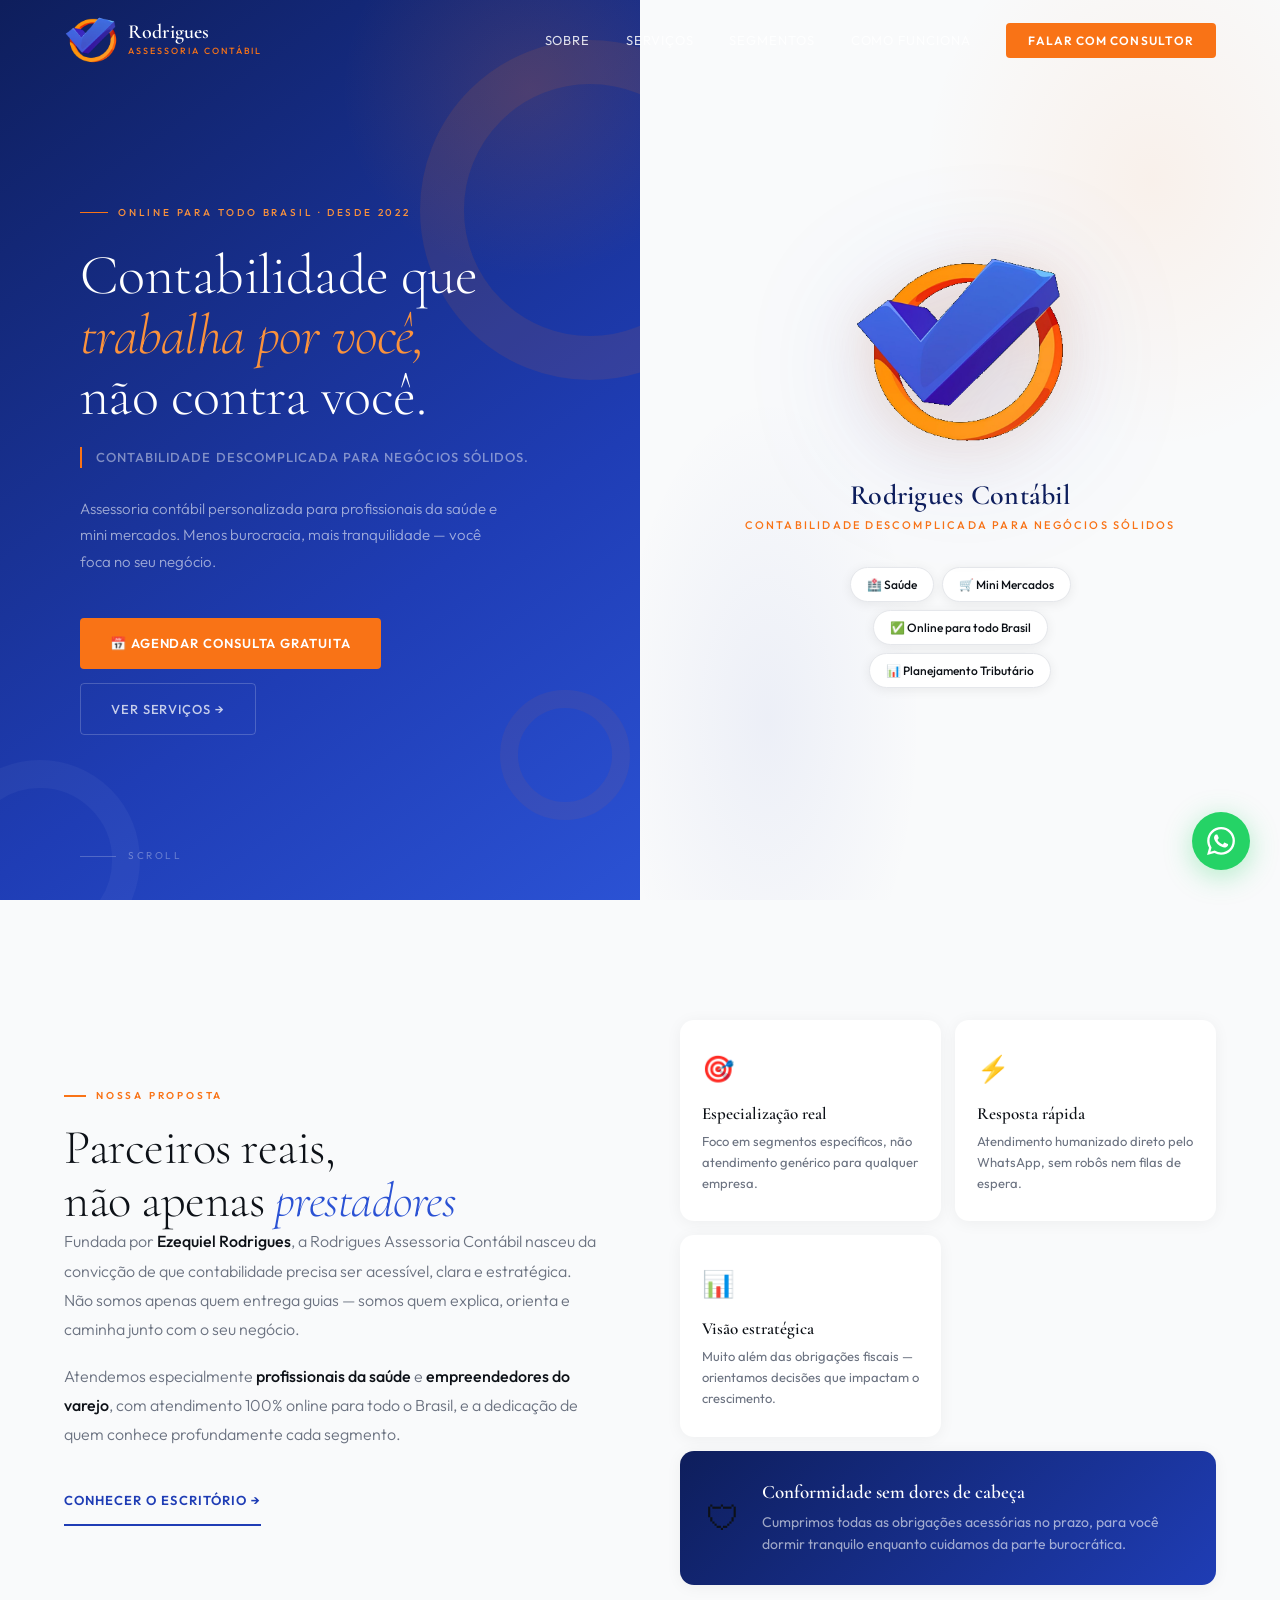
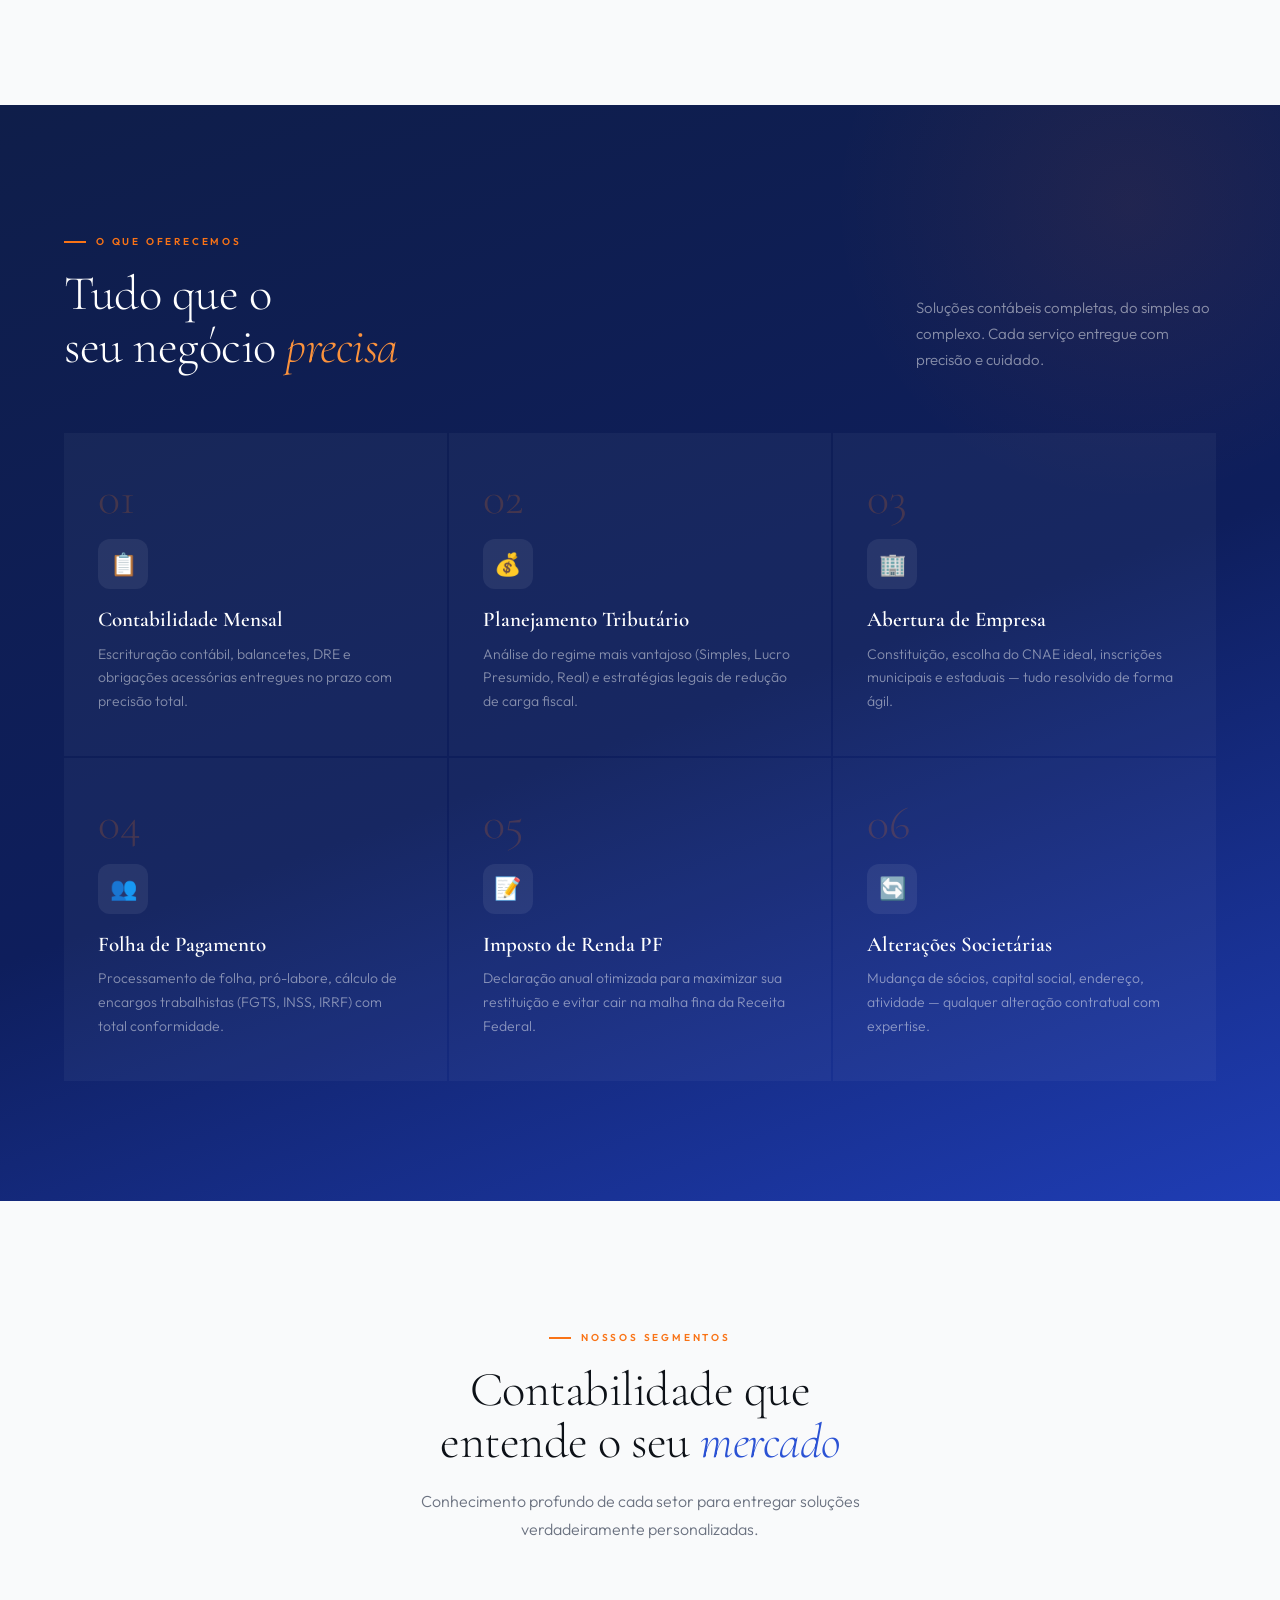
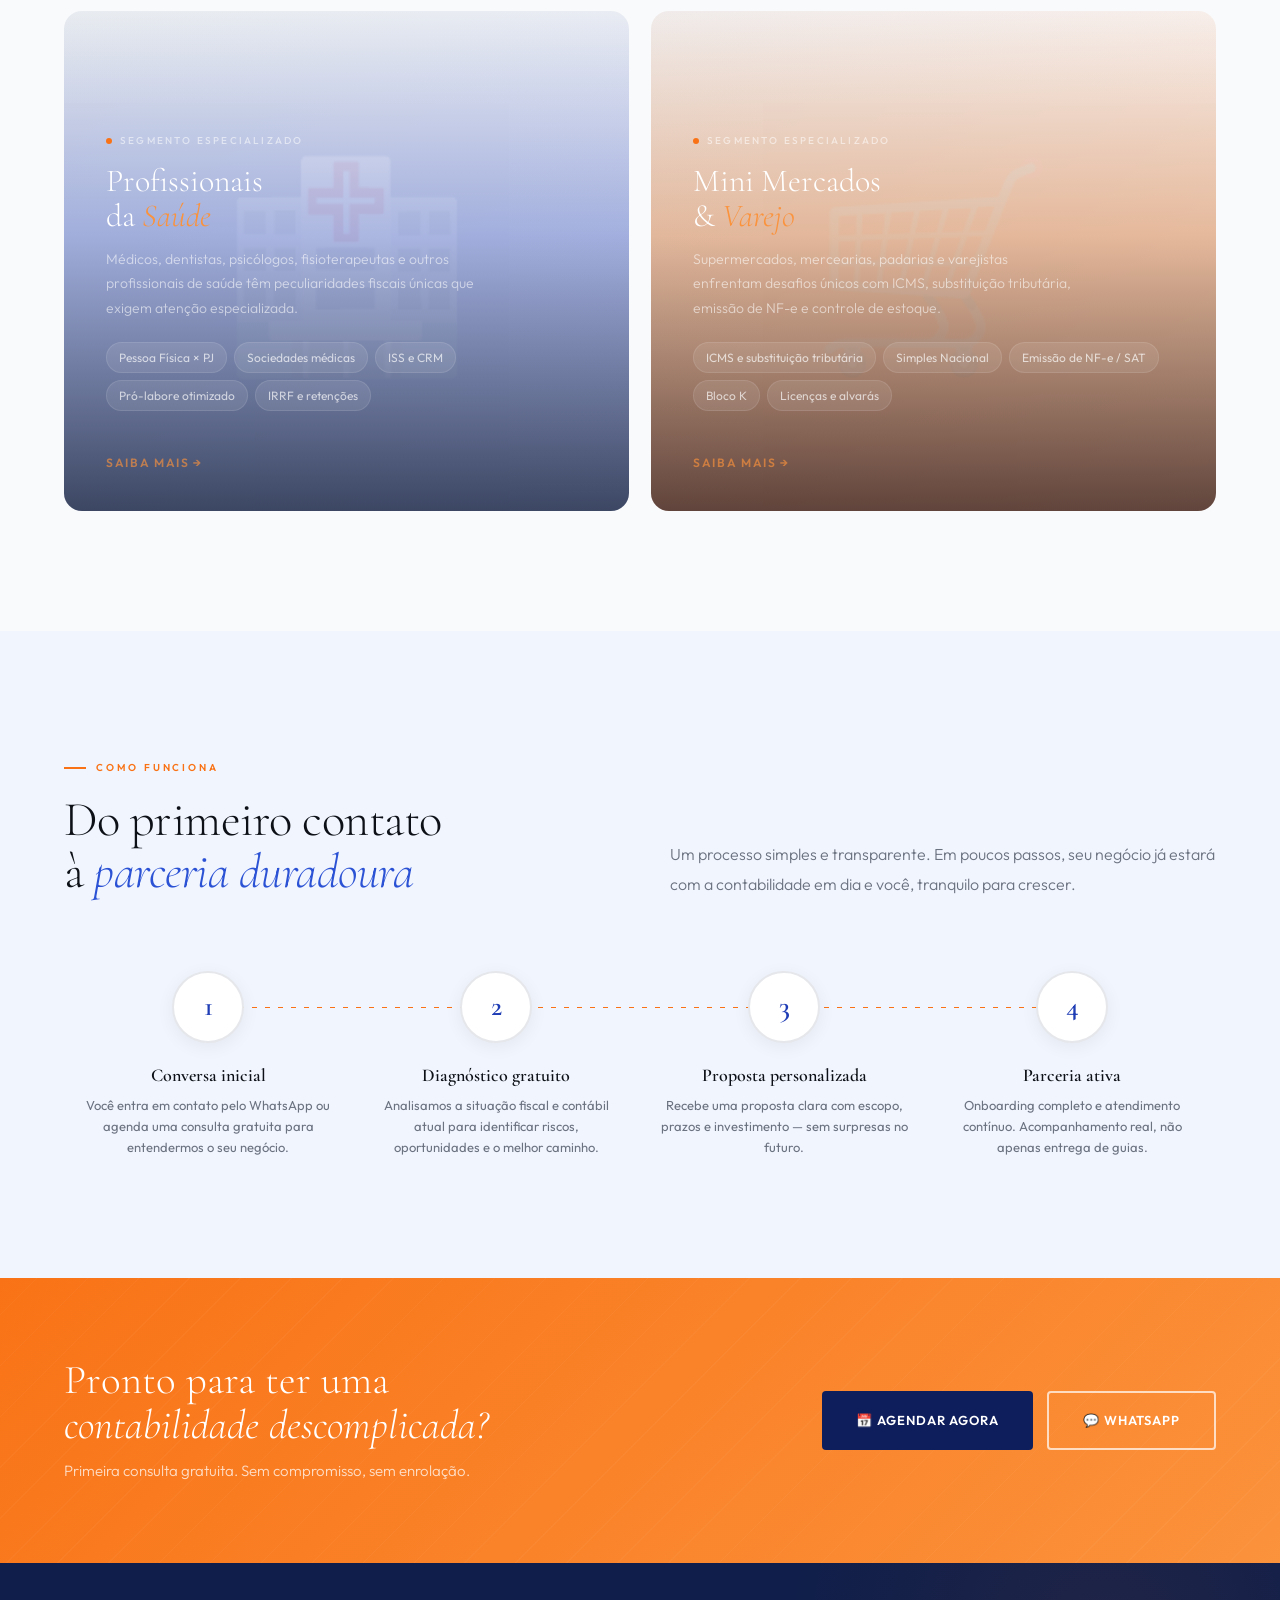
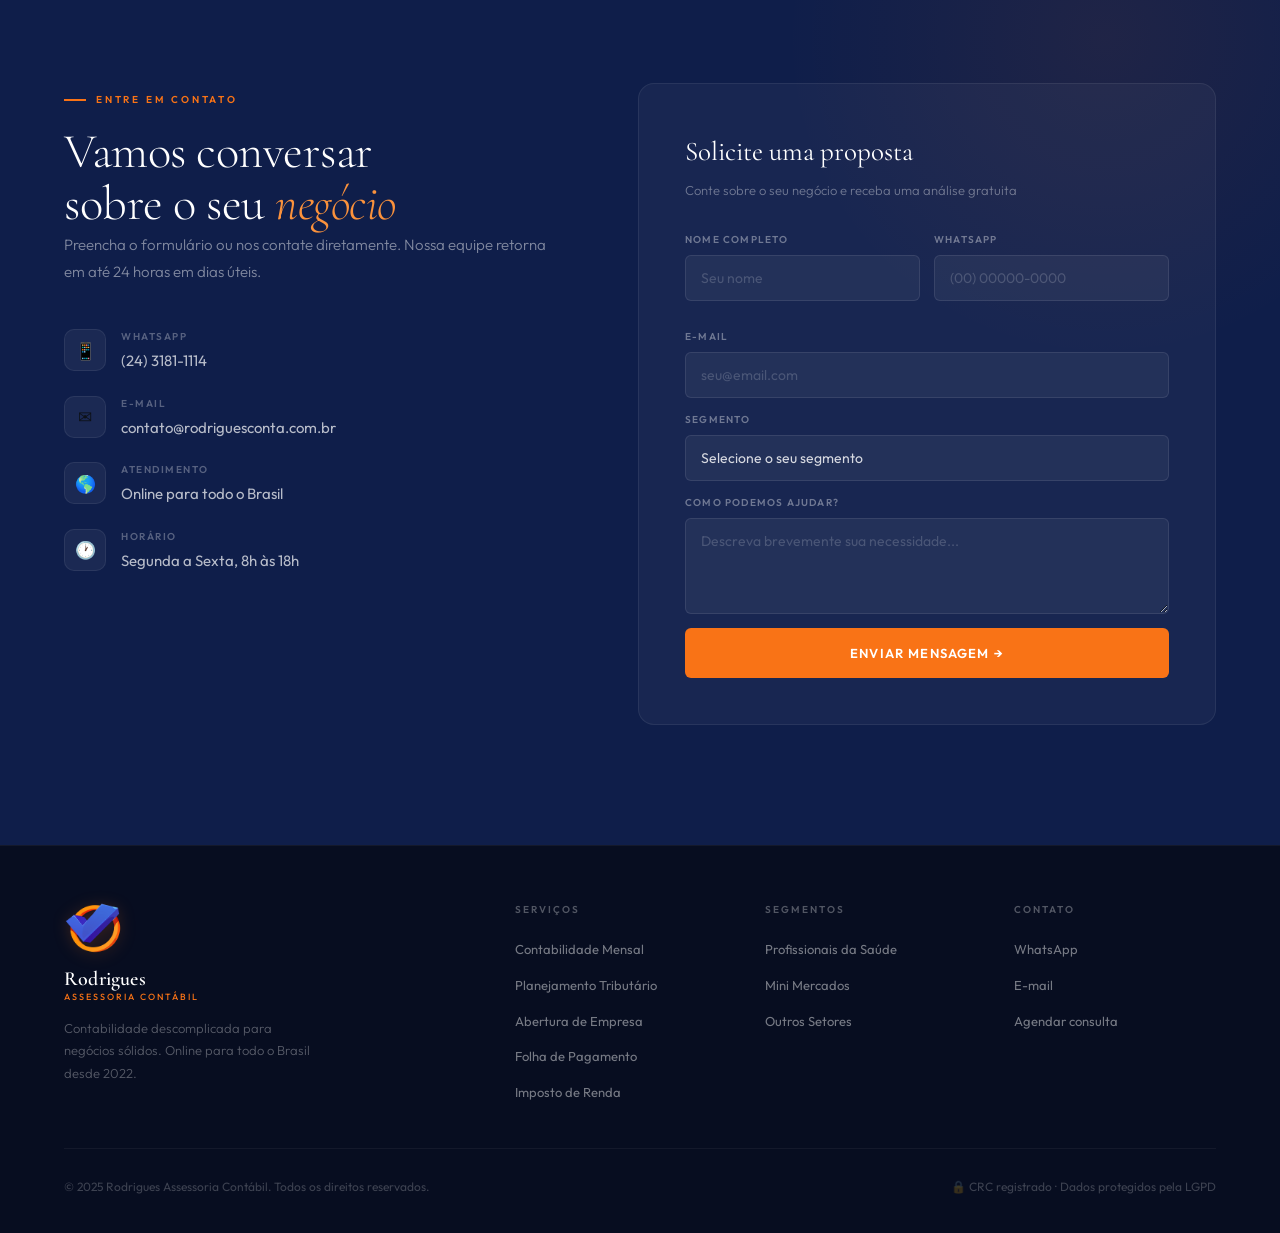
==== rodrigues-portal/index.html @ 8dd7952e "Add files via upload" ====
<!DOCTYPE html>
<html lang="pt-BR">
<head>
<meta charset="UTF-8">
<meta name="viewport" content="width=device-width, initial-scale=1.0">
<title>Rodrigues Assessoria Cont&aacute;bil | Contabilidade Descomplicada</title>
<meta name="description" content="Contabilidade descomplicada para neg&oacute;cios s&oacute;lidos. Assessoria cont&aacute;bil online para profissionais da sa&uacute;de e mini mercados em todo o Brasil.">
<link rel="preconnect" href="https://fonts.googleapis.com">
<link rel="preconnect" href="https://fonts.gstatic.com" crossorigin>
<link href="https://fonts.googleapis.com/css2?family=Cormorant+Garamond:ital,wght@0,300;0,400;0,500;0,600;1,300;1,400;1,600&family=Outfit:wght@300;400;500;600&display=swap" rel="stylesheet">
<style>
*,*::before,*::after{margin:0;padding:0;box-sizing:border-box}
:root{
  --blue:#1F3DB5;--blue-mid:#2B52D4;--blue-light:#3D6AFF;
  --blue-pale:#EEF2FF;--blue-dark:#0E1E5C;--navy:#0F1E4A;
  --orange:#F97316;--orange-light:#FB923C;--orange-pale:#FFF4ED;--orange-dark:#C2550A;
  --white:#FFFFFF;--cream:#F9FAFB;--dark:#0D1117;
  --gray:#6B7280;--gray-light:#E5E7EB;
  --serif:'Cormorant Garamond',Georgia,serif;--sans:'Outfit',sans-serif;
  --trans:0.4s cubic-bezier(0.25,0.46,0.45,0.94);
}
html{scroll-behavior:smooth}
body{font-family:var(--sans);background:var(--cream);color:var(--dark);overflow-x:hidden;line-height:1.6}
a{text-decoration:none;color:inherit}
img{max-width:100%;display:block}

/* NAV */
nav{position:fixed;top:0;left:0;right:0;z-index:100;padding:16px 64px;display:flex;align-items:center;justify-content:space-between;transition:all var(--trans)}
nav.scrolled{background:rgba(255,255,255,0.97);backdrop-filter:blur(16px);padding:11px 64px;box-shadow:0 1px 0 rgba(0,0,0,0.07)}
.logo{display:flex;align-items:center;gap:10px}
.logo-img{height:48px;width:auto;object-fit:contain;transition:filter var(--trans)}
nav.scrolled .logo-img{filter:none}
.logo-text{display:flex;flex-direction:column;gap:1px}
.logo-name{font-family:var(--serif);font-size:20px;font-weight:600;color:var(--white);line-height:1.1;letter-spacing:0.01em;transition:color var(--trans)}
.logo-sub{font-size:9px;font-weight:500;letter-spacing:0.22em;color:var(--orange);text-transform:uppercase}
nav.scrolled .logo-name{color:var(--blue-dark)}
.nav-links{display:flex;gap:36px;list-style:none}
.nav-links a{font-size:13px;font-weight:400;letter-spacing:0.07em;color:rgba(255,255,255,0.85);text-transform:uppercase;position:relative;transition:color var(--trans)}
nav.scrolled .nav-links a{color:var(--dark)}
.nav-links a::after{content:'';position:absolute;bottom:-3px;left:0;right:100%;height:1px;background:var(--orange);transition:right var(--trans)}
.nav-links a:hover::after{right:0}
.nav-links a:hover{color:var(--orange)!important}
.nav-cta{background:var(--orange)!important;color:var(--white)!important;padding:10px 22px;border-radius:4px;font-size:12px!important;font-weight:600!important;letter-spacing:0.09em!important}
.nav-cta::after{display:none!important}
.nav-cta:hover{background:var(--orange-light)!important}
.nav-burger{display:none;flex-direction:column;gap:5px;cursor:pointer;padding:4px}
.nav-burger span{width:24px;height:2px;background:var(--white);transition:var(--trans);display:block}
nav.scrolled .nav-burger span{background:var(--dark)}

/* HERO */
#hero{min-height:100vh;display:grid;grid-template-columns:1fr 1fr;position:relative;overflow:hidden}
.hero-left{background:linear-gradient(145deg,var(--blue-dark) 0%,var(--blue) 65%,var(--blue-mid) 100%);display:flex;flex-direction:column;justify-content:center;padding:120px 80px 80px 80px;position:relative;overflow:hidden}
.hero-left::before{content:'';position:absolute;top:-100px;right:-80px;width:380px;height:380px;border-radius:50%;background:radial-gradient(circle,rgba(249,115,22,0.14) 0%,transparent 70%);pointer-events:none}
.hero-ring{position:absolute;top:40px;right:-120px;width:340px;height:340px;border-radius:50%;border:44px solid rgba(249,115,22,0.1);pointer-events:none}
.hero-ring2{position:absolute;bottom:80px;right:10px;width:130px;height:130px;border-radius:50%;border:18px solid rgba(249,115,22,0.07);pointer-events:none}
.hero-ring3{position:absolute;bottom:-60px;left:-60px;width:200px;height:200px;border-radius:50%;border:28px solid rgba(255,255,255,0.04);pointer-events:none}

.hero-badge{
  display:inline-flex;align-items:center;gap:10px;
  font-size:10px;letter-spacing:0.28em;text-transform:uppercase;
  color:var(--orange-light);font-weight:500;margin-bottom:24px;
  opacity:0;animation:fadeUp 0.8s 0.2s forwards;
}
.hero-badge::before{content:'';width:28px;height:1px;background:var(--orange);display:inline-block}

.hero-title{
  font-family:var(--serif);
  font-size:clamp(42px,4.4vw,66px);
  font-weight:300;color:var(--white);line-height:1.08;
  letter-spacing:-0.01em;margin-bottom:20px;
  opacity:0;animation:fadeUp 0.8s 0.4s forwards;
}
.hero-title em{font-style:italic;color:var(--orange-light)}

.hero-lema{
  font-size:13px;font-weight:500;letter-spacing:0.08em;
  color:rgba(255,255,255,0.45);text-transform:uppercase;
  border-left:2px solid var(--orange);padding-left:14px;
  margin-bottom:28px;line-height:1.6;
  opacity:0;animation:fadeUp 0.8s 0.55s forwards;
}

.hero-desc{
  font-size:15px;color:rgba(255,255,255,0.58);line-height:1.78;
  max-width:420px;margin-bottom:42px;font-weight:300;
  opacity:0;animation:fadeUp 0.8s 0.6s forwards;
}

.hero-actions{
  display:flex;gap:14px;flex-wrap:wrap;
  opacity:0;animation:fadeUp 0.8s 0.8s forwards;
}
.btn-orange{display:inline-flex;align-items:center;gap:9px;background:var(--orange);color:var(--white);padding:15px 30px;font-size:13px;font-weight:600;letter-spacing:0.07em;text-transform:uppercase;border-radius:4px;border:none;cursor:pointer;transition:all var(--trans)}
.btn-orange:hover{background:var(--orange-light);transform:translateY(-2px);box-shadow:0 12px 32px rgba(249,115,22,0.35)}
.btn-ghost{display:inline-flex;align-items:center;gap:9px;background:transparent;color:rgba(255,255,255,0.75);padding:15px 30px;font-size:13px;font-weight:500;letter-spacing:0.07em;text-transform:uppercase;border-radius:4px;border:1px solid rgba(255,255,255,0.2);cursor:pointer;transition:all var(--trans)}
.btn-ghost:hover{border-color:rgba(255,255,255,0.55);color:var(--white);background:rgba(255,255,255,0.06)}

.hero-scroll{
  position:absolute;bottom:36px;left:80px;
  display:flex;align-items:center;gap:12px;
  opacity:0;animation:fadeUp 0.8s 1.1s forwards;
}
.scroll-line{width:36px;height:1px;background:rgba(255,255,255,0.22)}
.scroll-text{font-size:10px;letter-spacing:0.25em;text-transform:uppercase;color:rgba(255,255,255,0.32)}

.hero-right{
  background:var(--cream);display:flex;align-items:center;justify-content:center;
  padding:120px 60px 80px;position:relative;overflow:hidden;
}
.hero-right-bg{
  position:absolute;inset:0;
  background:radial-gradient(ellipse 60% 50% at 80% 20%,rgba(249,115,22,0.07) 0%,transparent 60%),
             radial-gradient(ellipse 40% 60% at 20% 80%,rgba(31,61,181,0.06) 0%,transparent 60%);
}
.hero-logo-large{
  position:relative;z-index:1;
  display:flex;flex-direction:column;align-items:center;gap:32px;
  opacity:0;animation:fadeUp 1s 0.5s forwards;
}
.hero-logo-img{
  width:220px;height:auto;filter:drop-shadow(0 20px 60px rgba(31,61,181,0.18)) drop-shadow(0 8px 24px rgba(249,115,22,0.15));
  transition:transform 0.6s ease,filter 0.6s ease;
}
.hero-logo-img:hover{transform:scale(1.03) rotate(-1deg);filter:drop-shadow(0 28px 70px rgba(31,61,181,0.25)) drop-shadow(0 10px 30px rgba(249,115,22,0.2))}
.hero-logo-brand{text-align:center}
.hero-logo-brand .brand-name{font-family:var(--serif);font-size:28px;font-weight:600;color:var(--blue-dark);line-height:1.1;letter-spacing:0.01em}
.hero-logo-brand .brand-tagline{font-size:11px;font-weight:500;letter-spacing:0.2em;color:var(--orange);text-transform:uppercase;margin-top:6px}
.hero-pills{display:flex;flex-wrap:wrap;gap:8px;justify-content:center;max-width:300px}
.hero-pill{
  background:var(--white);border-radius:20px;padding:7px 16px;
  font-size:12px;font-weight:500;color:var(--dark);
  box-shadow:0 2px 12px rgba(0,0,0,0.07);
  border:1px solid var(--gray-light);
  display:flex;align-items:center;gap:6px;
}

/* SECTION BASE */
.section-label{display:inline-flex;align-items:center;gap:10px;font-size:10px;letter-spacing:0.28em;text-transform:uppercase;color:var(--orange);font-weight:600;margin-bottom:18px}
.section-label::before{content:'';width:22px;height:2px;background:var(--orange);display:inline-block}
.section-title{font-family:var(--serif);font-size:clamp(34px,3.8vw,54px);font-weight:300;line-height:1.08;letter-spacing:-0.01em;color:var(--dark)}
.section-title.light{color:var(--white)}
.section-title em{font-style:italic;color:var(--blue-mid)}
.section-title.light em{color:var(--orange-light)}

/* SOBRE */
#sobre{padding:120px 64px;display:grid;grid-template-columns:1fr 1fr;gap:80px;align-items:center;max-width:1300px;margin:0 auto}
.sobre-text{font-size:16px;color:var(--gray);line-height:1.82;margin-bottom:18px;font-weight:300}
.sobre-text strong{color:var(--dark);font-weight:500}
.sobre-cta{display:inline-flex;align-items:center;gap:10px;color:var(--blue);font-size:13px;font-weight:600;letter-spacing:0.08em;text-transform:uppercase;padding:13px 0;border-bottom:2px solid var(--blue);transition:gap var(--trans),color var(--trans);margin-top:10px}
.sobre-cta:hover{gap:16px;color:var(--orange);border-color:var(--orange)}
.sobre-right{display:grid;grid-template-columns:1fr 1fr;gap:14px}
.dif-card{background:var(--white);border-radius:14px;padding:28px 22px;box-shadow:0 2px 16px rgba(0,0,0,0.05);transition:transform var(--trans),box-shadow var(--trans);position:relative;overflow:hidden}
.dif-card::after{content:'';position:absolute;top:0;left:0;right:0;height:3px;background:linear-gradient(90deg,var(--blue),var(--orange));transform:scaleX(0);transform-origin:left;transition:transform var(--trans)}
.dif-card:hover{transform:translateY(-4px);box-shadow:0 12px 36px rgba(0,0,0,0.09)}
.dif-card:hover::after{transform:scaleX(1)}
.dif-card.featured{background:linear-gradient(135deg,var(--blue-dark),var(--blue));grid-column:span 2;display:flex;align-items:center;gap:22px;padding:30px 26px}
.dif-card.featured::after{background:var(--orange)}
.dif-icon{font-size:26px;margin-bottom:14px;display:block}
.dif-card.featured .dif-icon{font-size:34px;margin-bottom:0;flex-shrink:0}
.dif-card h4{font-family:var(--serif);font-size:17px;font-weight:600;color:var(--dark);margin-bottom:7px;line-height:1.2}
.dif-card.featured h4{color:var(--white);font-size:19px}
.dif-card p{font-size:13px;color:var(--gray);line-height:1.6}
.dif-card.featured p{color:rgba(255,255,255,0.6);font-size:14px}

/* SERVI&Ccedil;OS */
#servicos{background:linear-gradient(160deg,var(--navy) 0%,var(--blue-dark) 55%,var(--blue) 100%);padding:120px 64px;position:relative;overflow:hidden}
#servicos::before{content:'';position:absolute;top:-200px;right:-150px;width:600px;height:600px;border-radius:50%;background:radial-gradient(circle,rgba(249,115,22,0.08) 0%,transparent 70%);pointer-events:none}
.servicos-inner{max-width:1300px;margin:0 auto;position:relative;z-index:1}
.servicos-header{display:flex;justify-content:space-between;align-items:flex-end;margin-bottom:60px;flex-wrap:wrap;gap:32px}
.servicos-header p{font-size:15px;color:rgba(255,255,255,0.5);line-height:1.75;max-width:300px;font-weight:300}
.servicos-grid{display:grid;grid-template-columns:repeat(3,1fr);gap:2px}
.servico-card{background:rgba(255,255,255,0.04);padding:42px 34px;cursor:default;transition:background var(--trans);position:relative;overflow:hidden}
.servico-card::after{content:'';position:absolute;inset:0;background:linear-gradient(135deg,rgba(249,115,22,0.08),transparent);opacity:0;transition:opacity var(--trans)}
.servico-card:hover{background:rgba(255,255,255,0.07)}
.servico-card:hover::after{opacity:1}
.servico-num{font-family:var(--serif);font-size:46px;font-weight:300;color:rgba(249,115,22,0.2);line-height:1;margin-bottom:18px}
.servico-icon{width:50px;height:50px;border-radius:12px;background:rgba(255,255,255,0.07);display:flex;align-items:center;justify-content:center;font-size:22px;margin-bottom:18px;transition:background var(--trans)}
.servico-card:hover .servico-icon{background:rgba(249,115,22,0.18)}
.servico-card h3{font-family:var(--serif);font-size:21px;font-weight:600;color:var(--white);margin-bottom:10px;line-height:1.2}
.servico-card p{font-size:14px;color:rgba(255,255,255,0.48);line-height:1.7;font-weight:300}

/* SEGMENTOS */
#segmentos{padding:120px 64px}
.segmentos-inner{max-width:1300px;margin:0 auto}
.segmentos-header{text-align:center;margin-bottom:68px}
.segmentos-header .section-label{justify-content:center}
.segmentos-header p{font-size:16px;color:var(--gray);line-height:1.75;max-width:520px;margin:18px auto 0;font-weight:300}
.segmentos-grid{display:grid;grid-template-columns:1fr 1fr;gap:22px}
.segmento-card{border-radius:18px;overflow:hidden;position:relative;min-height:500px;display:flex;flex-direction:column;justify-content:flex-end;cursor:pointer;transition:transform var(--trans)}
.segmento-card:hover{transform:translateY(-6px)}
.segmento-card:hover .segmento-overlay{opacity:0.9}
.segmento-card:hover .seg-cta{opacity:1;transform:translateY(0)}
.segmento-bg{position:absolute;inset:0;display:flex;align-items:center;justify-content:center;font-size:200px;opacity:0.07;user-select:none}
.saude-bg{background:linear-gradient(135deg,#0E2D5A 0%,#1F3DB5 100%)}
.mercado-bg{background:linear-gradient(135deg,#7C2D12 0%,#EA580C 60%,#FB923C 100%)}
.segmento-overlay{position:absolute;inset:0;opacity:0.78;transition:opacity var(--trans)}
.saude-overlay{background:linear-gradient(to top,rgba(7,20,55,0.98) 0%,rgba(31,61,181,0.45) 55%,transparent 100%)}
.mercado-overlay{background:linear-gradient(to top,rgba(50,15,5,0.98) 0%,rgba(194,85,10,0.45) 55%,transparent 100%)}
.segmento-content{position:relative;z-index:1;padding:44px 42px}
.seg-tag{display:inline-flex;align-items:center;gap:8px;font-size:10px;letter-spacing:0.22em;text-transform:uppercase;color:rgba(255,255,255,0.55);font-weight:500;margin-bottom:14px}
.seg-dot{width:6px;height:6px;border-radius:50%;background:var(--orange)}
.segmento-content h3{font-family:var(--serif);font-size:32px;font-weight:300;color:var(--white);line-height:1.1;margin-bottom:14px}
.segmento-content h3 em{font-style:italic;color:var(--orange-light)}
.segmento-content p{font-size:14px;color:rgba(255,255,255,0.58);line-height:1.72;max-width:380px;margin-bottom:22px;font-weight:300}
.seg-features{list-style:none;display:flex;flex-wrap:wrap;gap:7px;margin-bottom:30px}
.seg-features li{font-size:12px;color:rgba(255,255,255,0.68);background:rgba(255,255,255,0.09);padding:5px 12px;border-radius:20px;border:1px solid rgba(255,255,255,0.1)}
.seg-cta{display:inline-flex;align-items:center;gap:10px;color:var(--orange-light);font-size:12px;font-weight:600;letter-spacing:0.14em;text-transform:uppercase;opacity:0.65;transform:translateY(8px);transition:opacity var(--trans),transform var(--trans)}

/* PROCESSO */
#processo{background:#F1F5FE;padding:120px 64px}
.processo-inner{max-width:1300px;margin:0 auto}
.processo-header{display:grid;grid-template-columns:1fr 1fr;gap:60px;margin-bottom:72px;align-items:end}
.processo-header p{font-size:16px;color:var(--gray);line-height:1.82;font-weight:300}
.steps{display:grid;grid-template-columns:repeat(4,1fr);gap:0;position:relative}
.steps::before{content:'';position:absolute;top:36px;left:calc(12.5% + 18px);right:calc(12.5% + 18px);height:1px;background:repeating-linear-gradient(90deg,var(--orange) 0px,var(--orange) 5px,transparent 5px,transparent 13px);z-index:0}
.step{display:flex;flex-direction:column;align-items:center;text-align:center;padding:0 18px;position:relative;z-index:1}
.step-num{width:72px;height:72px;border-radius:50%;background:var(--white);border:2px solid var(--gray-light);display:flex;align-items:center;justify-content:center;font-family:var(--serif);font-size:28px;font-weight:600;color:var(--blue);margin-bottom:22px;transition:all var(--trans);box-shadow:0 4px 18px rgba(0,0,0,0.06)}
.step:hover .step-num{background:var(--orange);border-color:var(--orange);color:var(--white);transform:scale(1.05);box-shadow:0 8px 28px rgba(249,115,22,0.3)}
.step h4{font-family:var(--serif);font-size:18px;font-weight:600;color:var(--dark);margin-bottom:9px;line-height:1.2}
.step p{font-size:13px;color:var(--gray);line-height:1.62}

/* CTA BAND */
#cta-band{background:linear-gradient(135deg,var(--orange) 0%,var(--orange-light) 100%);padding:80px 64px;position:relative;overflow:hidden}
#cta-band::before{content:'';position:absolute;inset:0;background:repeating-linear-gradient(-45deg,rgba(255,255,255,0.03) 0px,rgba(255,255,255,0.03) 1px,transparent 1px,transparent 36px)}
.cta-inner{max-width:1300px;margin:0 auto;display:flex;align-items:center;justify-content:space-between;gap:48px;flex-wrap:wrap;position:relative;z-index:1}
.cta-text h2{font-family:var(--serif);font-size:clamp(28px,3.2vw,46px);font-weight:300;color:var(--white);line-height:1.1;margin-bottom:10px}
.cta-text h2 em{font-style:italic}
.cta-text p{font-size:15px;color:rgba(255,255,255,0.75);font-weight:300}
.cta-actions{display:flex;gap:14px;flex-wrap:wrap}
.btn-dark{display:inline-flex;align-items:center;gap:9px;background:var(--blue-dark);color:var(--white);padding:17px 34px;font-size:13px;font-weight:600;letter-spacing:0.07em;text-transform:uppercase;border-radius:4px;border:none;cursor:pointer;transition:all var(--trans)}
.btn-dark:hover{background:var(--blue);transform:translateY(-2px);box-shadow:0 12px 28px rgba(15,30,76,0.35)}
.btn-white{display:inline-flex;align-items:center;gap:9px;background:transparent;color:var(--white);padding:17px 34px;font-size:13px;font-weight:600;letter-spacing:0.07em;text-transform:uppercase;border-radius:4px;border:2px solid rgba(255,255,255,0.7);cursor:pointer;transition:all var(--trans)}
.btn-white:hover{background:rgba(255,255,255,0.15);border-color:var(--white)}

/* CONTATO */
#contato{padding:120px 64px;background:var(--navy);position:relative;overflow:hidden}
#contato::before{content:'';position:absolute;top:-250px;right:-150px;width:650px;height:650px;border-radius:50%;background:radial-gradient(circle,rgba(249,115,22,0.07) 0%,transparent 70%);pointer-events:none}
.contato-inner{max-width:1300px;margin:0 auto;display:grid;grid-template-columns:1fr 1.15fr;gap:80px;align-items:start;position:relative;z-index:1}
.contato-left p{font-size:15px;color:rgba(255,255,255,0.48);line-height:1.82;font-weight:300;margin-bottom:44px}
.contato-info{display:flex;flex-direction:column;gap:22px}
.contato-item{display:flex;align-items:flex-start;gap:15px}
.ci-icon{width:42px;height:42px;border-radius:10px;background:rgba(255,255,255,0.05);border:1px solid rgba(255,255,255,0.07);display:flex;align-items:center;justify-content:center;font-size:17px;flex-shrink:0;transition:background var(--trans)}
.contato-item:hover .ci-icon{background:rgba(249,115,22,0.2)}
.ci-text strong{display:block;font-size:10px;font-weight:600;letter-spacing:0.15em;text-transform:uppercase;color:rgba(255,255,255,0.3);margin-bottom:3px}
.ci-text a,.ci-text span{font-size:15px;color:rgba(255,255,255,0.7);transition:color var(--trans)}
.ci-text a:hover{color:var(--orange-light)}
.form-wrap{background:rgba(255,255,255,0.04);border:1px solid rgba(255,255,255,0.07);border-radius:16px;padding:46px}
.form-title{font-family:var(--serif);font-size:27px;font-weight:400;color:var(--white);margin-bottom:7px}
.form-subtitle{font-size:13px;color:rgba(255,255,255,0.38);margin-bottom:32px;font-weight:300}
.form-row{display:grid;grid-template-columns:1fr 1fr;gap:14px;margin-bottom:14px}
.form-group{display:flex;flex-direction:column;gap:7px;margin-bottom:14px}
.form-group label{font-size:10px;font-weight:600;letter-spacing:0.12em;text-transform:uppercase;color:rgba(255,255,255,0.38)}
.form-group input,.form-group select,.form-group textarea{background:rgba(255,255,255,0.05);border:1px solid rgba(255,255,255,0.09);border-radius:6px;padding:13px 15px;font-size:14px;color:rgba(255,255,255,0.82);font-family:var(--sans);outline:none;transition:border-color var(--trans),background var(--trans);-webkit-appearance:none}
.form-group input::placeholder,.form-group textarea::placeholder{color:rgba(255,255,255,0.18)}
.form-group input:focus,.form-group select:focus,.form-group textarea:focus{border-color:var(--orange);background:rgba(255,255,255,0.07)}
.form-group select option{background:#0F1E4A;color:white}
.form-group textarea{resize:vertical;min-height:96px}
.form-submit{width:100%;background:var(--orange);color:var(--white);padding:17px;font-size:13px;font-weight:600;letter-spacing:0.09em;text-transform:uppercase;border:none;border-radius:6px;cursor:pointer;transition:background var(--trans),transform var(--trans);margin-top:6px;display:flex;align-items:center;justify-content:center;gap:9px;font-family:var(--sans)}
.form-submit:hover{background:var(--orange-light);transform:translateY(-2px)}

/* FOOTER */
footer{background:#070D20;padding:56px 64px 36px;border-top:1px solid rgba(255,255,255,0.05)}
.footer-inner{max-width:1300px;margin:0 auto}
.footer-top{display:grid;grid-template-columns:2fr 1fr 1fr 1fr;gap:48px;margin-bottom:44px}
.footer-logo-img{height:52px;width:auto;margin-bottom:14px;filter:drop-shadow(0 2px 8px rgba(249,115,22,0.2))}
.footer-brand .logo-name{font-size:20px;color:var(--white);font-family:var(--serif);font-weight:600}
.footer-brand .logo-sub{color:var(--orange);font-size:9px;font-weight:500;letter-spacing:0.22em;text-transform:uppercase}
.footer-brand p{font-size:13px;color:rgba(255,255,255,0.32);line-height:1.72;margin-top:12px;max-width:250px;font-weight:300}
.footer-col h5{font-size:10px;font-weight:600;letter-spacing:0.2em;text-transform:uppercase;color:rgba(255,255,255,0.3);margin-bottom:18px}
.footer-links{list-style:none;display:flex;flex-direction:column;gap:10px}
.footer-links a{font-size:13px;color:rgba(255,255,255,0.45);transition:color var(--trans)}
.footer-links a:hover{color:rgba(255,255,255,0.8)}
.footer-bottom{display:flex;align-items:center;justify-content:space-between;padding-top:28px;border-top:1px solid rgba(255,255,255,0.05);flex-wrap:wrap;gap:14px}
.footer-bottom p{font-size:12px;color:rgba(255,255,255,0.22)}
.footer-badge{font-size:12px;color:rgba(255,255,255,0.22)}

/* WA FLOAT */
.wa-float{position:fixed;bottom:30px;right:30px;z-index:200;display:flex;flex-direction:column;align-items:flex-end;gap:10px}
.wa-tooltip{background:var(--white);padding:11px 16px;border-radius:10px;font-size:13px;color:var(--dark);box-shadow:0 6px 24px rgba(0,0,0,0.11);white-space:nowrap;opacity:0;transform:translateX(10px);transition:all 0.3s ease;pointer-events:none}
.wa-float:hover .wa-tooltip{opacity:1;transform:translateX(0)}
.wa-btn{width:58px;height:58px;border-radius:50%;background:#25D366;display:flex;align-items:center;justify-content:center;box-shadow:0 6px 28px rgba(37,211,102,0.35);transition:transform var(--trans),box-shadow var(--trans)}
.wa-btn:hover{transform:scale(1.08);box-shadow:0 10px 36px rgba(37,211,102,0.45)}
.wa-btn svg{width:28px;height:28px;fill:white}

/* ANIMATIONS */
@keyframes fadeUp{from{opacity:0;transform:translateY(22px)}to{opacity:1;transform:translateY(0)}}
.reveal{opacity:0;transform:translateY(28px);transition:opacity 0.7s ease,transform 0.7s ease}
.reveal.visible{opacity:1;transform:translateY(0)}

/* MOBILE MENU */
.mobile-menu{display:none;position:fixed;inset:0;background:var(--white);z-index:99;flex-direction:column;align-items:center;justify-content:center;gap:30px;opacity:0;pointer-events:none;transition:opacity var(--trans)}
.mobile-menu.open{display:flex;opacity:1;pointer-events:all}
.mobile-menu a{font-family:var(--serif);font-size:30px;font-weight:400;color:var(--dark);transition:color var(--trans)}
.mobile-menu a:hover{color:var(--orange)}
.mobile-menu-close{position:absolute;top:22px;right:26px;font-size:26px;cursor:pointer;color:var(--dark);background:none;border:none}

/* RESPONSIVE */
@media(max-width:1024px){
  #hero{grid-template-columns:1fr}
  .hero-right{display:none}
  .hero-left{padding:130px 44px 72px;min-height:100vh}
  #sobre{grid-template-columns:1fr;gap:44px;padding:80px 44px}
  .sobre-right{grid-template-columns:1fr 1fr}
  .servicos-grid{grid-template-columns:1fr 1fr}
  .segmentos-grid{grid-template-columns:1fr}
  .segmento-card{min-height:400px}
  .steps{grid-template-columns:1fr 1fr;gap:36px}
  .steps::before{display:none}
  .footer-top{grid-template-columns:1fr 1fr}
  .contato-inner{grid-template-columns:1fr;gap:44px}
  .processo-header{grid-template-columns:1fr;gap:18px}
  nav{padding:16px 40px}
  nav.scrolled{padding:11px 40px}
  .nav-links{display:none}
  .nav-burger{display:flex}
  #servicos,#processo,#segmentos,#contato{padding:80px 40px}
  #cta-band{padding:60px 40px}
  footer{padding:44px 40px 30px}
}
@media(max-width:640px){
  nav{padding:14px 22px}
  nav.scrolled{padding:10px 22px}
  .hero-left{padding:108px 24px 56px}
  .sobre-right{grid-template-columns:1fr}
  .dif-card.featured{grid-column:span 1;flex-direction:column}
  .servicos-grid{grid-template-columns:1fr}
  .form-row{grid-template-columns:1fr}
  .steps{grid-template-columns:1fr}
  .footer-top{grid-template-columns:1fr}
  #servicos,#processo,#segmentos,#contato{padding:60px 22px}
  #cta-band{padding:52px 22px}
  footer{padding:36px 22px 26px}
  .form-wrap{padding:28px 22px}
  .cta-inner{flex-direction:column;gap:28px}
  .cta-actions{width:100%}
  .btn-dark,.btn-white{width:100%;justify-content:center}
}
</style>
</head>
<body>

<nav id="navbar">
  <a href="#" class="logo">
    <img src="[data-uri]" alt="Rodrigues Assessoria Cont&aacute;bil" class="logo-img">
    <div class="logo-text">
      <div class="logo-name">Rodrigues</div>
      <div class="logo-sub">Assessoria Cont&aacute;bil</div>
    </div>
  </a>
  <ul class="nav-links">
    <li><a href="#sobre">Sobre</a></li>
    <li><a href="#servicos">Servi&ccedil;os</a></li>
    <li><a href="#segmentos">Segmentos</a></li>
    <li><a href="#processo">Como funciona</a></li>
    <li><a href="#contato" class="nav-cta">Falar com consultor</a></li>
  </ul>
  <div class="nav-burger" id="burgerBtn" role="button" aria-label="Menu">
    <span></span><span></span><span></span>
  </div>
</nav>

<div class="mobile-menu" id="mobileMenu">
  <button class="mobile-menu-close" id="menuClose">&times;</button>
  <a href="#sobre" class="menu-link">Sobre</a>
  <a href="#servicos" class="menu-link">Servi&ccedil;os</a>
  <a href="#segmentos" class="menu-link">Segmentos</a>
  <a href="#processo" class="menu-link">Como funciona</a>
  <a href="#contato" class="menu-link">Contato</a>
</div>

<!-- HERO -->
<section id="hero">
  <div class="hero-left">
    <div class="hero-ring"></div>
    <div class="hero-ring2"></div>
    <div class="hero-ring3"></div>
    <div class="hero-badge">Online para todo Brasil &middot; Desde 2022</div>
    <h1 class="hero-title">
      Contabilidade que<br><em>trabalha por voc&ecirc;,</em><br>n&atilde;o contra voc&ecirc;.
    </h1>
    <div class="hero-lema">Contabilidade descomplicada para neg&oacute;cios s&oacute;lidos.</div>
    <p class="hero-desc">
      Assessoria cont&aacute;bil personalizada para profissionais da sa&uacute;de e mini mercados. Menos burocracia, mais tranquilidade &mdash; voc&ecirc; foca no seu neg&oacute;cio.
    </p>
    <div class="hero-actions">
      <a href="https://calendly.com/contato-rodriguesconta/30min" target="_blank" class="btn-orange">
        &#128197; Agendar consulta gratuita
      </a>
      <a href="#servicos" class="btn-ghost">
        Ver servi&ccedil;os &rarr;
      </a>
    </div>
    <div class="hero-scroll">
      <div class="scroll-line"></div>
      <div class="scroll-text">Scroll</div>
    </div>
  </div>
  <div class="hero-right">
    <div class="hero-right-bg"></div>
    <div class="hero-logo-large">
      <img src="[data-uri]" alt="Rodrigues Assessoria Cont&aacute;bil" class="hero-logo-img">
      <div class="hero-logo-brand">
        <div class="brand-name">Rodrigues Cont&aacute;bil</div>
        <div class="brand-tagline">Contabilidade descomplicada para neg&oacute;cios s&oacute;lidos</div>
      </div>
      <div class="hero-pills">
        <span class="hero-pill">&#127973; Sa&uacute;de</span>
        <span class="hero-pill">&#128722; Mini Mercados</span>
        <span class="hero-pill">&#9989; Online para todo Brasil</span>
        <span class="hero-pill">&#128202; Planejamento Tribut&aacute;rio</span>
      </div>
    </div>
  </div>
</section>

<!-- SOBRE -->
<section id="sobre">
  <div class="sobre-left reveal">
    <div class="section-label">Nossa proposta</div>
    <h2 class="section-title">Parceiros reais,<br>n&atilde;o apenas <em>prestadores</em></h2>
    <p class="sobre-text">
      Fundada por <strong>Ezequiel Rodrigues</strong>, a Rodrigues Assessoria Cont&aacute;bil nasceu da convic&ccedil;&atilde;o de que contabilidade precisa ser acess&iacute;vel, clara e estrat&eacute;gica. N&atilde;o somos apenas quem entrega guias &mdash; somos quem explica, orienta e caminha junto com o seu neg&oacute;cio.
    </p>
    <p class="sobre-text">
      Atendemos especialmente <strong>profissionais da sa&uacute;de</strong> e <strong>empreendedores do varejo</strong>, com atendimento 100% online para todo o Brasil, e a dedica&ccedil;&atilde;o de quem conhece profundamente cada segmento.
    </p>
    <a href="https://wa.me/552431811114" target="_blank" class="sobre-cta">
      Conhecer o escrit&oacute;rio &rarr;
    </a>
  </div>
  <div class="sobre-right reveal">
    <div class="dif-card">
      <span class="dif-icon">&#127919;</span>
      <h4>Especializa&ccedil;&atilde;o real</h4>
      <p>Foco em segmentos espec&iacute;ficos, n&atilde;o atendimento gen&eacute;rico para qualquer empresa.</p>
    </div>
    <div class="dif-card">
      <span class="dif-icon">&#9889;</span>
      <h4>Resposta r&aacute;pida</h4>
      <p>Atendimento humanizado direto pelo WhatsApp, sem rob&ocirc;s nem filas de espera.</p>
    </div>
    <div class="dif-card">
      <span class="dif-icon">&#128202;</span>
      <h4>Vis&atilde;o estrat&eacute;gica</h4>
      <p>Muito al&eacute;m das obriga&ccedil;&otilde;es fiscais &mdash; orientamos decis&otilde;es que impactam o crescimento.</p>
    </div>
    <div class="dif-card featured">
      <span class="dif-icon">&#128737;</span>
      <div>
        <h4>Conformidade sem dores de cabe&ccedil;a</h4>
        <p>Cumprimos todas as obriga&ccedil;&otilde;es acess&oacute;rias no prazo, para voc&ecirc; dormir tranquilo enquanto cuidamos da parte burocrática.</p>
      </div>
    </div>
  </div>
</section>

<!-- SERVI&Ccedil;OS -->
<section id="servicos">
  <div class="servicos-inner">
    <div class="servicos-header reveal">
      <div>
        <div class="section-label">O que oferecemos</div>
        <h2 class="section-title light">Tudo que o<br>seu neg&oacute;cio <em>precisa</em></h2>
      </div>
      <p>Solu&ccedil;&otilde;es cont&aacute;beis completas, do simples ao complexo. Cada servi&ccedil;o entregue com precis&atilde;o e cuidado.</p>
    </div>
    <div class="servicos-grid reveal">
      <div class="servico-card">
        <div class="servico-num">01</div>
        <div class="servico-icon">&#128203;</div>
        <h3>Contabilidade Mensal</h3>
        <p>Escritura&ccedil;&atilde;o cont&aacute;bil, balancetes, DRE e obriga&ccedil;&otilde;es acess&oacute;rias entregues no prazo com precis&atilde;o total.</p>
      </div>
      <div class="servico-card">
        <div class="servico-num">02</div>
        <div class="servico-icon">&#128176;</div>
        <h3>Planejamento Tribut&aacute;rio</h3>
        <p>An&aacute;lise do regime mais vantajoso (Simples, Lucro Presumido, Real) e estrat&eacute;gias legais de redu&ccedil;&atilde;o de carga fiscal.</p>
      </div>
      <div class="servico-card">
        <div class="servico-num">03</div>
        <div class="servico-icon">&#127970;</div>
        <h3>Abertura de Empresa</h3>
        <p>Constitui&ccedil;&atilde;o, escolha do CNAE ideal, inscri&ccedil;&otilde;es municipais e estaduais &mdash; tudo resolvido de forma &aacute;gil.</p>
      </div>
      <div class="servico-card">
        <div class="servico-num">04</div>
        <div class="servico-icon">&#128101;</div>
        <h3>Folha de Pagamento</h3>
        <p>Processamento de folha, pr&oacute;-labore, c&aacute;lculo de encargos trabalhistas (FGTS, INSS, IRRF) com total conformidade.</p>
      </div>
      <div class="servico-card">
        <div class="servico-num">05</div>
        <div class="servico-icon">&#128221;</div>
        <h3>Imposto de Renda PF</h3>
        <p>Declara&ccedil;&atilde;o anual otimizada para maximizar sua restitui&ccedil;&atilde;o e evitar cair na malha fina da Receita Federal.</p>
      </div>
      <div class="servico-card">
        <div class="servico-num">06</div>
        <div class="servico-icon">&#128260;</div>
        <h3>Altera&ccedil;&otilde;es Societ&aacute;rias</h3>
        <p>Mudan&ccedil;a de s&oacute;cios, capital social, endere&ccedil;o, atividade &mdash; qualquer altera&ccedil;&atilde;o contratual com expertise.</p>
      </div>
    </div>
  </div>
</section>

<!-- SEGMENTOS -->
<section id="segmentos">
  <div class="segmentos-inner">
    <div class="segmentos-header reveal">
      <div class="section-label">Nossos segmentos</div>
      <h2 class="section-title">Contabilidade que<br>entende o seu <em>mercado</em></h2>
      <p>Conhecimento profundo de cada setor para entregar solu&ccedil;&otilde;es verdadeiramente personalizadas.</p>
    </div>
    <div class="segmentos-grid reveal">
      <div class="segmento-card" onclick="window.open('https://wa.me/552431811114','_blank')">
        <div class="segmento-bg saude-bg">&#127973;</div>
        <div class="segmento-overlay saude-overlay"></div>
        <div class="segmento-content">
          <div class="seg-tag"><div class="seg-dot"></div>Segmento Especializado</div>
          <h3>Profissionais<br>da <em>Sa&uacute;de</em></h3>
          <p>M&eacute;dicos, dentistas, psic&oacute;logos, fisioterapeutas e outros profissionais de sa&uacute;de t&ecirc;m peculiaridades fiscais &uacute;nicas que exigem aten&ccedil;&atilde;o especializada.</p>
          <ul class="seg-features">
            <li>Pessoa F&iacute;sica &times; PJ</li>
            <li>Sociedades m&eacute;dicas</li>
            <li>ISS e CRM</li>
            <li>Pr&oacute;-labore otimizado</li>
            <li>IRRF e reten&ccedil;&otilde;es</li>
          </ul>
          <div class="seg-cta">Saiba mais &rarr;</div>
        </div>
      </div>
      <div class="segmento-card" onclick="window.open('https://wa.me/552431811114','_blank')">
        <div class="segmento-bg mercado-bg">&#128722;</div>
        <div class="segmento-overlay mercado-overlay"></div>
        <div class="segmento-content">
          <div class="seg-tag"><div class="seg-dot"></div>Segmento Especializado</div>
          <h3>Mini Mercados<br>&amp; <em>Varejo</em></h3>
          <p>Supermercados, mercearias, padarias e varejistas enfrentam desafios &uacute;nicos com ICMS, substitui&ccedil;&atilde;o tribut&aacute;ria, emiss&atilde;o de NF-e e controle de estoque.</p>
          <ul class="seg-features">
            <li>ICMS e substitui&ccedil;&atilde;o tribut&aacute;ria</li>
            <li>Simples Nacional</li>
            <li>Emiss&atilde;o de NF-e / SAT</li>
            <li>Bloco K</li>
            <li>Licen&ccedil;as e alvar&aacute;s</li>
          </ul>
          <div class="seg-cta">Saiba mais &rarr;</div>
        </div>
      </div>
    </div>
  </div>
</section>

<!-- PROCESSO -->
<section id="processo">
  <div class="processo-inner">
    <div class="processo-header reveal">
      <div>
        <div class="section-label">Como funciona</div>
        <h2 class="section-title">Do primeiro contato<br>&agrave; <em>parceria duradoura</em></h2>
      </div>
      <p>Um processo simples e transparente. Em poucos passos, seu neg&oacute;cio j&aacute; estar&aacute; com a contabilidade em dia e voc&ecirc;, tranquilo para crescer.</p>
    </div>
    <div class="steps reveal">
      <div class="step">
        <div class="step-num">1</div>
        <h4>Conversa inicial</h4>
        <p>Voc&ecirc; entra em contato pelo WhatsApp ou agenda uma consulta gratuita para entendermos o seu neg&oacute;cio.</p>
      </div>
      <div class="step">
        <div class="step-num">2</div>
        <h4>Diagn&oacute;stico gratuito</h4>
        <p>Analisamos a situa&ccedil;&atilde;o fiscal e cont&aacute;bil atual para identificar riscos, oportunidades e o melhor caminho.</p>
      </div>
      <div class="step">
        <div class="step-num">3</div>
        <h4>Proposta personalizada</h4>
        <p>Recebe uma proposta clara com escopo, prazos e investimento &mdash; sem surpresas no futuro.</p>
      </div>
      <div class="step">
        <div class="step-num">4</div>
        <h4>Parceria ativa</h4>
        <p>Onboarding completo e atendimento cont&iacute;nuo. Acompanhamento real, n&atilde;o apenas entrega de guias.</p>
      </div>
    </div>
  </div>
</section>

<!-- CTA BAND -->
<section id="cta-band">
  <div class="cta-inner">
    <div class="cta-text reveal">
      <h2>Pronto para ter uma<br><em>contabilidade descomplicada?</em></h2>
      <p>Primeira consulta gratuita. Sem compromisso, sem enrola&ccedil;&atilde;o.</p>
    </div>
    <div class="cta-actions reveal">
      <a href="https://calendly.com/contato-rodriguesconta/30min" target="_blank" class="btn-dark">
        &#128197; Agendar agora
      </a>
      <a href="https://wa.me/552431811114" target="_blank" class="btn-white">
        &#128172; WhatsApp
      </a>
    </div>
  </div>
</section>

<!-- CONTATO -->
<section id="contato">
  <div class="contato-inner">
    <div class="contato-left reveal">
      <div class="section-label">Entre em contato</div>
      <h2 class="section-title light">Vamos conversar<br>sobre o seu <em>neg&oacute;cio</em></h2>
      <p>Preencha o formul&aacute;rio ou nos contate diretamente. Nossa equipe retorna em at&eacute; 24 horas em dias &uacute;teis.</p>
      <div class="contato-info">
        <div class="contato-item">
          <div class="ci-icon">&#128241;</div>
          <div class="ci-text">
            <strong>WhatsApp</strong>
            <a href="https://wa.me/552431811114" target="_blank">(24) 3181-1114</a>
          </div>
        </div>
        <div class="contato-item">
          <div class="ci-icon">&#9993;</div>
          <div class="ci-text">
            <strong>E-mail</strong>
            <a href="mailto:contato@rodriguesconta.com.br">contato@rodriguesconta.com.br</a>
          </div>
        </div>
        <div class="contato-item">
          <div class="ci-icon">&#127758;</div>
          <div class="ci-text">
            <strong>Atendimento</strong>
            <span>Online para todo o Brasil</span>
          </div>
        </div>
        <div class="contato-item">
          <div class="ci-icon">&#128336;</div>
          <div class="ci-text">
            <strong>Hor&aacute;rio</strong>
            <span>Segunda a Sexta, 8h &agrave;s 18h</span>
          </div>
        </div>
      </div>
    </div>
    <div class="form-wrap reveal">
      <div class="form-title">Solicite uma proposta</div>
      <div class="form-subtitle">Conte sobre o seu neg&oacute;cio e receba uma an&aacute;lise gratuita</div>
      <form action="https://formspree.io/f/xeevonnn" method="POST" id="contactForm">
        <div class="form-row">
          <div class="form-group">
            <label>Nome completo</label>
            <input type="text" name="nome" placeholder="Seu nome" required>
          </div>
          <div class="form-group">
            <label>WhatsApp</label>
            <input type="tel" name="whatsapp" placeholder="(00) 00000-0000" required>
          </div>
        </div>
        <div class="form-group">
          <label>E-mail</label>
          <input type="email" name="email" placeholder="seu@email.com">
        </div>
        <div class="form-group">
          <label>Segmento</label>
          <select name="segmento" required>
            <option value="" disabled selected>Selecione o seu segmento</option>
            <option value="saude">Profissional da Sa&uacute;de</option>
            <option value="mini_mercado">Mini Mercado / Varejo</option>
            <option value="outro">Outro segmento</option>
          </select>
        </div>
        <div class="form-group">
          <label>Como podemos ajudar?</label>
          <textarea name="mensagem" placeholder="Descreva brevemente sua necessidade..."></textarea>
        </div>
        <button type="submit" class="form-submit">Enviar mensagem &rarr;</button>
      </form>
    </div>
  </div>
</section>

<!-- FOOTER -->
<footer>
  <div class="footer-inner">
    <div class="footer-top">
      <div class="footer-brand">
        <img src="[data-uri]" alt="Logo" class="footer-logo-img">
        <div class="logo-name">Rodrigues</div>
        <div class="logo-sub">Assessoria Cont&aacute;bil</div>
        <p>Contabilidade descomplicada para neg&oacute;cios s&oacute;lidos. Online para todo o Brasil desde 2022.</p>
      </div>
      <div class="footer-col">
        <h5>Servi&ccedil;os</h5>
        <ul class="footer-links">
          <li><a href="#servicos">Contabilidade Mensal</a></li>
          <li><a href="#servicos">Planejamento Tribut&aacute;rio</a></li>
          <li><a href="#servicos">Abertura de Empresa</a></li>
          <li><a href="#servicos">Folha de Pagamento</a></li>
          <li><a href="#servicos">Imposto de Renda</a></li>
        </ul>
      </div>
      <div class="footer-col">
        <h5>Segmentos</h5>
        <ul class="footer-links">
          <li><a href="#segmentos">Profissionais da Sa&uacute;de</a></li>
          <li><a href="#segmentos">Mini Mercados</a></li>
          <li><a href="#segmentos">Outros Setores</a></li>
        </ul>
      </div>
      <div class="footer-col">
        <h5>Contato</h5>
        <ul class="footer-links">
          <li><a href="https://wa.me/552431811114" target="_blank">WhatsApp</a></li>
          <li><a href="mailto:contato@rodriguesconta.com.br">E-mail</a></li>
          <li><a href="https://calendly.com/contato-rodriguesconta/30min" target="_blank">Agendar consulta</a></li>
        </ul>
      </div>
    </div>
    <div class="footer-bottom">
      <p>&copy; 2025 Rodrigues Assessoria Cont&aacute;bil. Todos os direitos reservados.</p>
      <div class="footer-badge">&#128274; CRC registrado &middot; Dados protegidos pela LGPD</div>
    </div>
  </div>
</footer>

<div class="wa-float">
  <div class="wa-tooltip">&#128172; Fale conosco agora!</div>
  <a href="https://wa.me/552431811114" target="_blank" class="wa-btn" aria-label="WhatsApp">
    <svg viewBox="0 0 24 24" xmlns="http://www.w3.org/2000/svg"><path d="M17.472 14.382c-.297-.149-1.758-.867-2.03-.967-.273-.099-.471-.148-.67.15-.197.297-.767.966-.94 1.164-.173.199-.347.223-.644.075-.297-.15-1.255-.463-2.39-1.475-.883-.788-1.48-1.761-1.653-2.059-.173-.297-.018-.458.13-.606.134-.133.298-.347.446-.52.149-.174.198-.298.298-.497.099-.198.05-.371-.025-.52-.075-.149-.669-1.612-.916-2.207-.242-.579-.487-.5-.669-.51-.173-.008-.371-.01-.57-.01-.198 0-.52.074-.792.372-.272.297-1.04 1.016-1.04 2.479 0 1.462 1.065 2.875 1.213 3.074.149.198 2.096 3.2 5.077 4.487.709.306 1.262.489 1.694.625.712.227 1.36.195 1.871.118.571-.085 1.758-.719 2.006-1.413.248-.694.248-1.289.173-1.413-.074-.124-.272-.198-.57-.347m-5.421 7.403h-.004a9.87 9.87 0 01-5.031-1.378l-.361-.214-3.741.982.998-3.648-.235-.374a9.86 9.86 0 01-1.51-5.26c.001-5.45 4.436-9.884 9.888-9.884 2.64 0 5.122 1.03 6.988 2.898a9.825 9.825 0 012.893 6.994c-.003 5.45-4.437 9.884-9.885 9.884m8.413-18.297A11.815 11.815 0 0012.05 0C5.495 0 .16 5.335.157 11.892c0 2.096.547 4.142 1.588 5.945L.057 24l6.305-1.654a11.882 11.882 0 005.683 1.448h.005c6.554 0 11.890-5.335 11.893-11.893a11.821 11.821 0 00-3.48-8.413z"/></svg>
  </a>
</div>

<script>

  const navbar=document.getElementById('navbar');
  window.addEventListener('scroll',()=>navbar.classList.toggle('scrolled',scrollY>40));
  const burger=document.getElementById('burgerBtn'),menu=document.getElementById('mobileMenu'),mc=document.getElementById('menuClose');
  burger.addEventListener('click',()=>{menu.classList.add('open');document.body.style.overflow='hidden'});
  const closeMenu=()=>{menu.classList.remove('open');document.body.style.overflow=''};
  mc.addEventListener('click',closeMenu);
  document.querySelectorAll('.menu-link').forEach(l=>l.addEventListener('click',closeMenu));
  const obs=new IntersectionObserver((e)=>e.forEach((en,i)=>{if(en.isIntersecting)setTimeout(()=>en.target.classList.add('visible'),i*80)}),{threshold:0.1,rootMargin:'0px 0px -40px 0px'});
  document.querySelectorAll('.reveal').forEach(el=>obs.observe(el));
  const form=document.getElementById('contactForm');
  if(form)form.addEventListener('submit',async(e)=>{
    e.preventDefault();
    const btn=form.querySelector('.form-submit'),orig=btn.innerHTML;
    btn.innerHTML='&#9203; Enviando...';btn.disabled=true;
    try{
      const r=await fetch(form.action,{method:'POST',body:new FormData(form),headers:{'Accept':'application/json'}});
      if(r.ok){btn.innerHTML='&#9989; Enviado!';btn.style.background='#16A34A';form.reset();setTimeout(()=>{btn.innerHTML=orig;btn.disabled=false;btn.style.background=''},4000)}
      else throw new Error();
    }catch{btn.innerHTML='&#10060; Erro &mdash; tente novamente';setTimeout(()=>{btn.innerHTML=orig;btn.disabled=false},3000)}
  });
  document.querySelectorAll('a[href^="#"]').forEach(a=>a.addEventListener('click',e=>{const t=document.querySelector(a.getAttribute('href'));if(t){e.preventDefault();t.scrollIntoView({behavior:'smooth',block:'start'})}}));

</script>
</body>
</html>
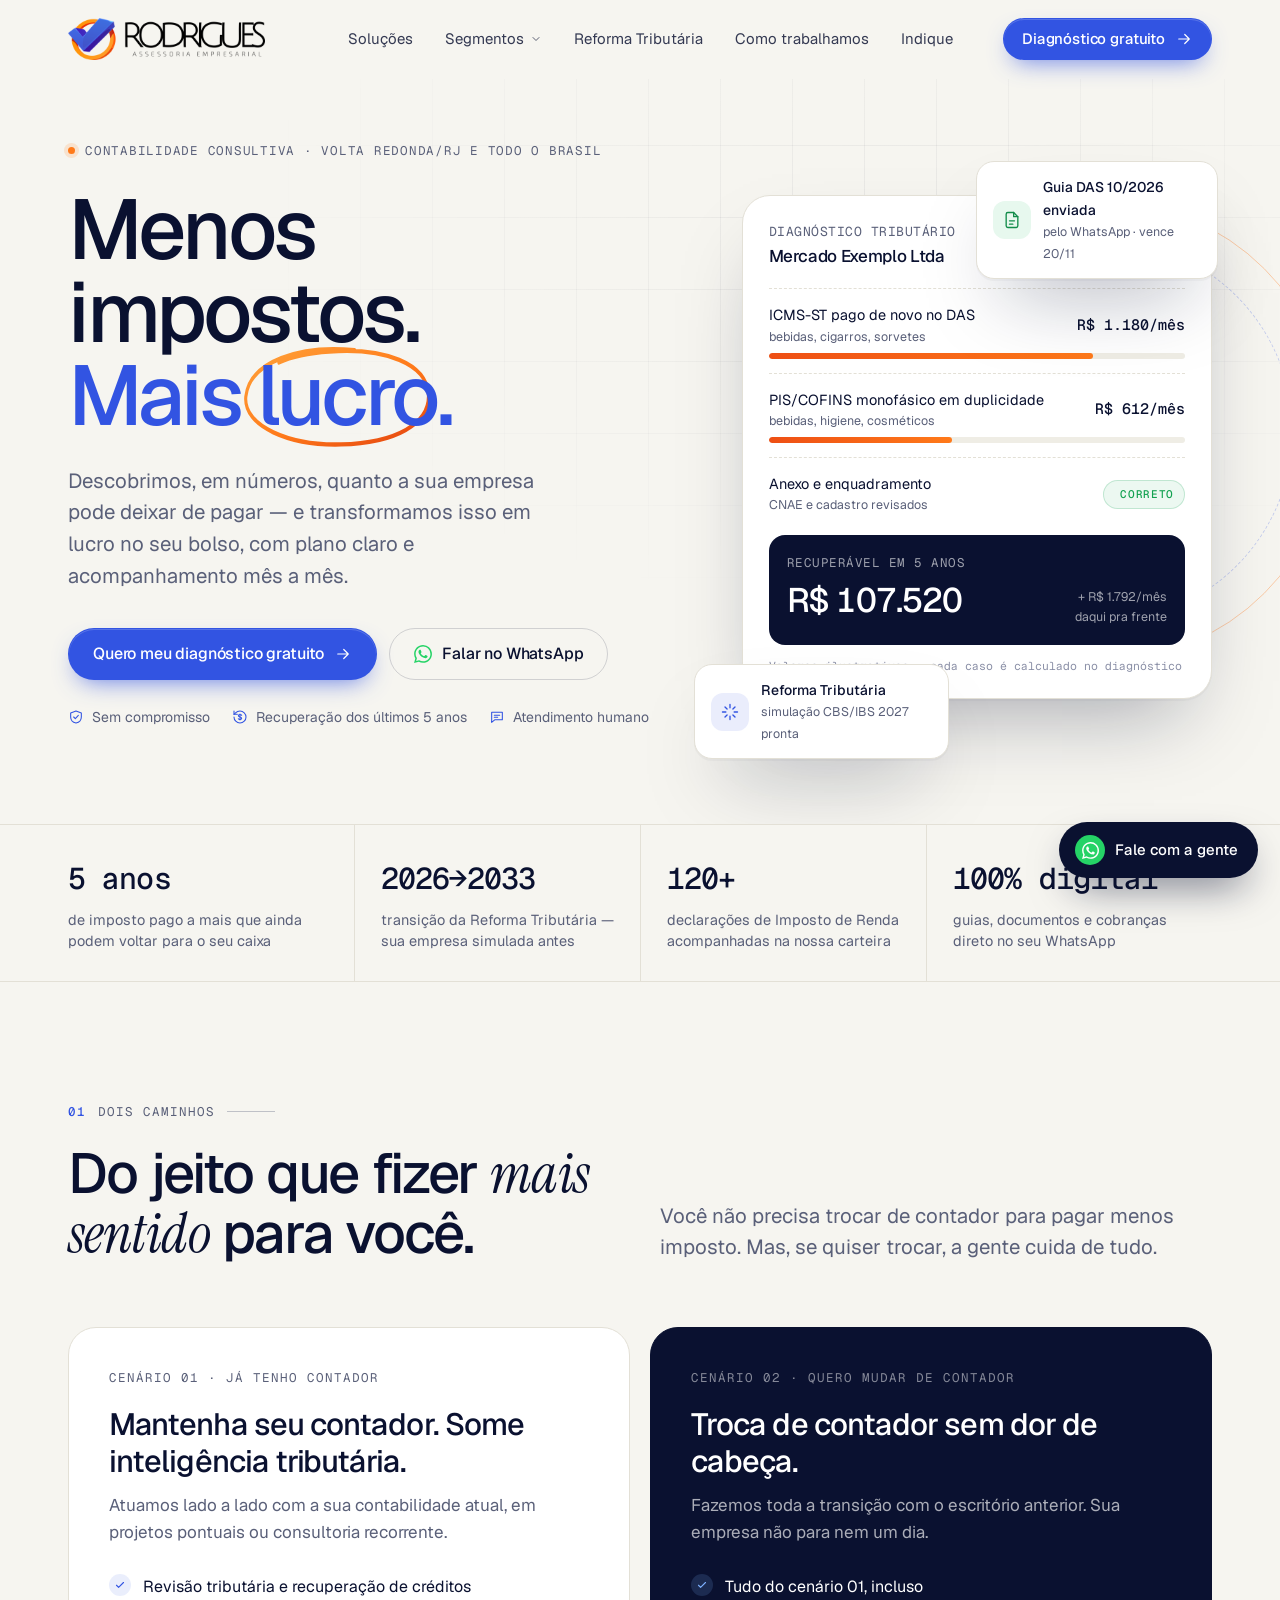
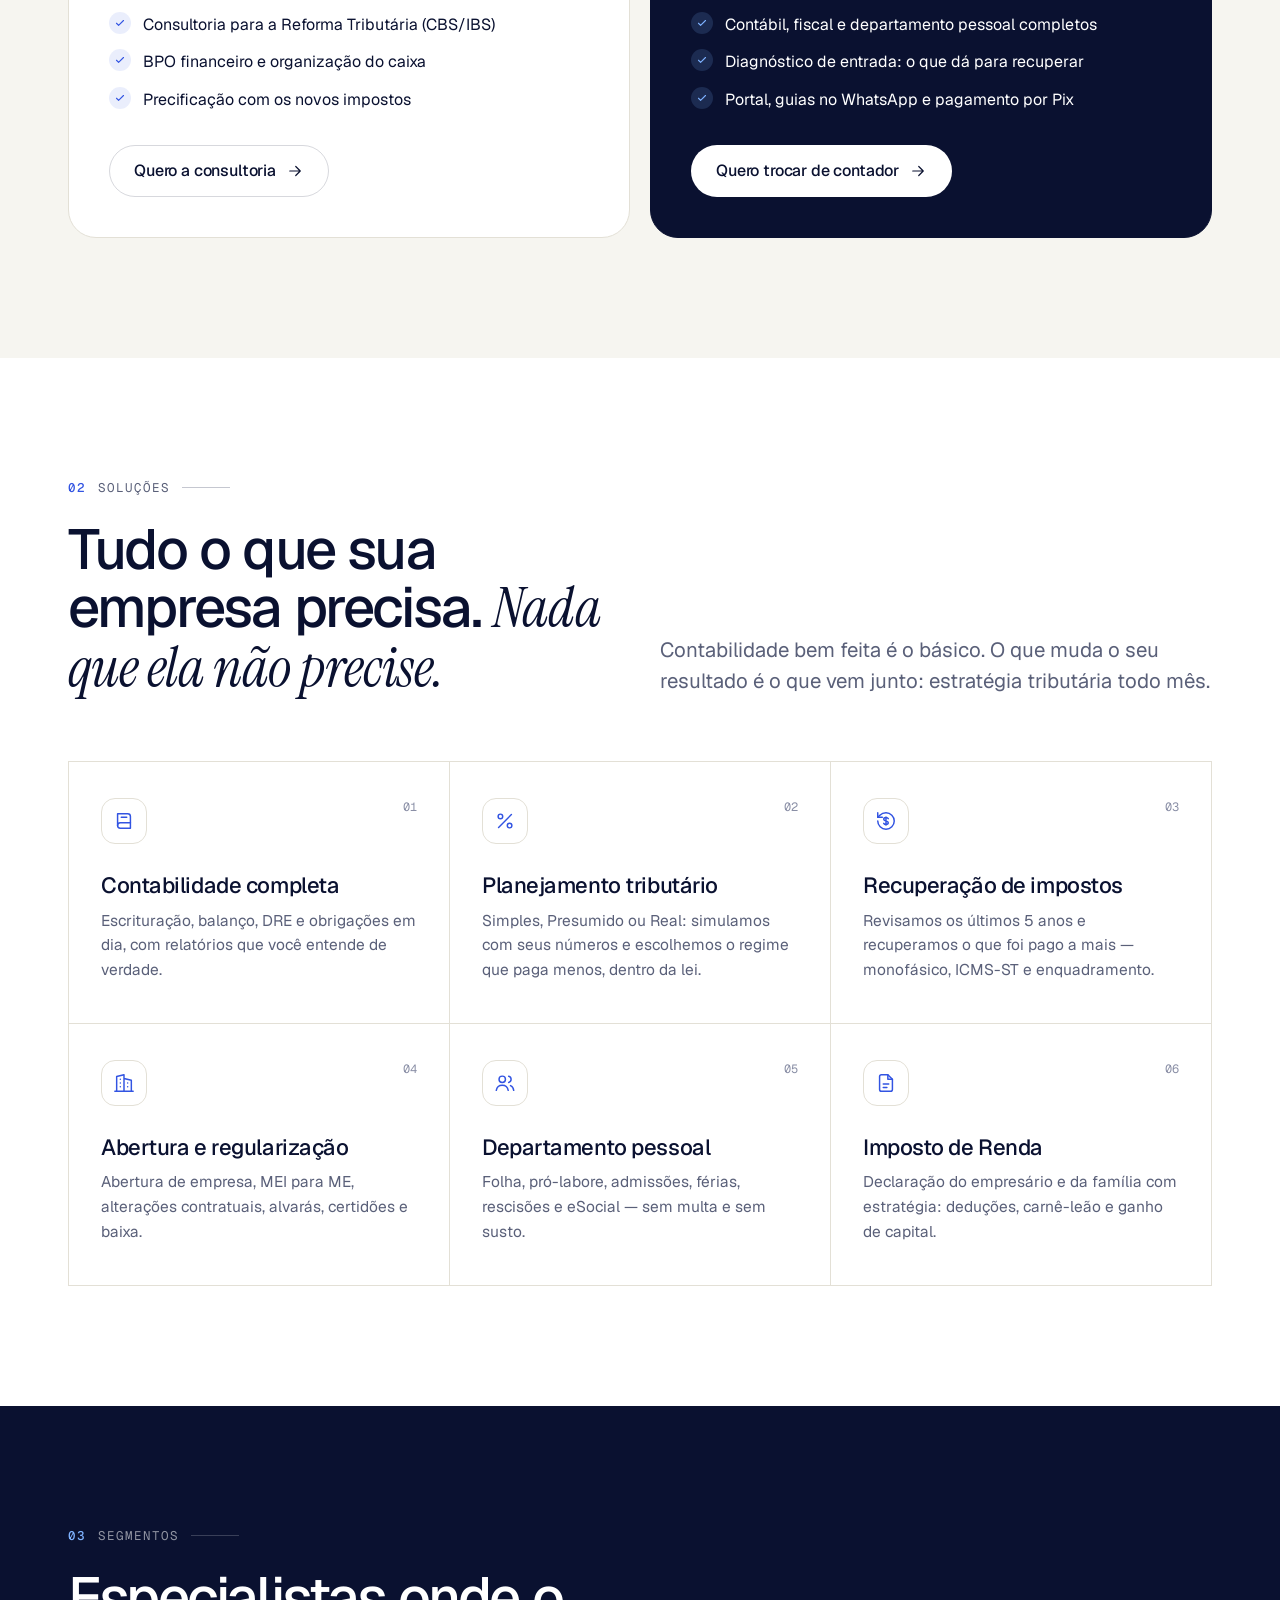
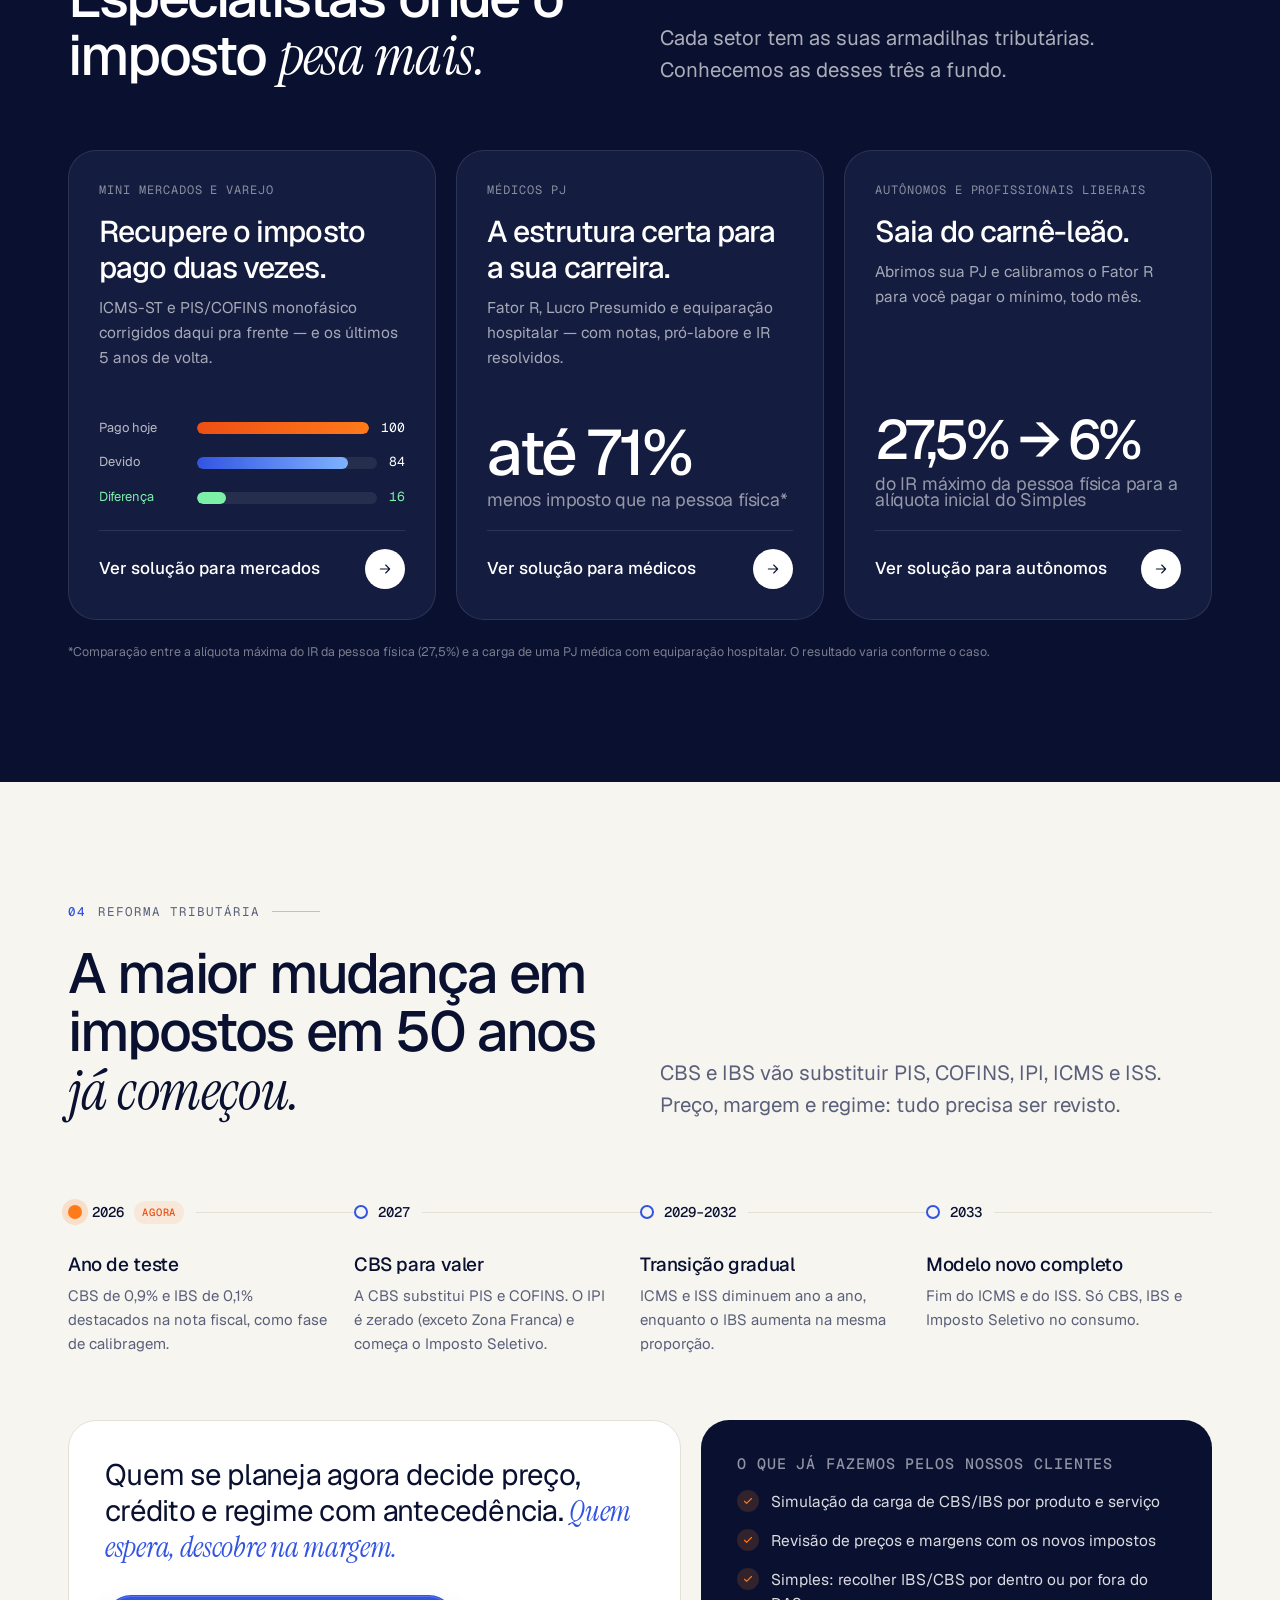
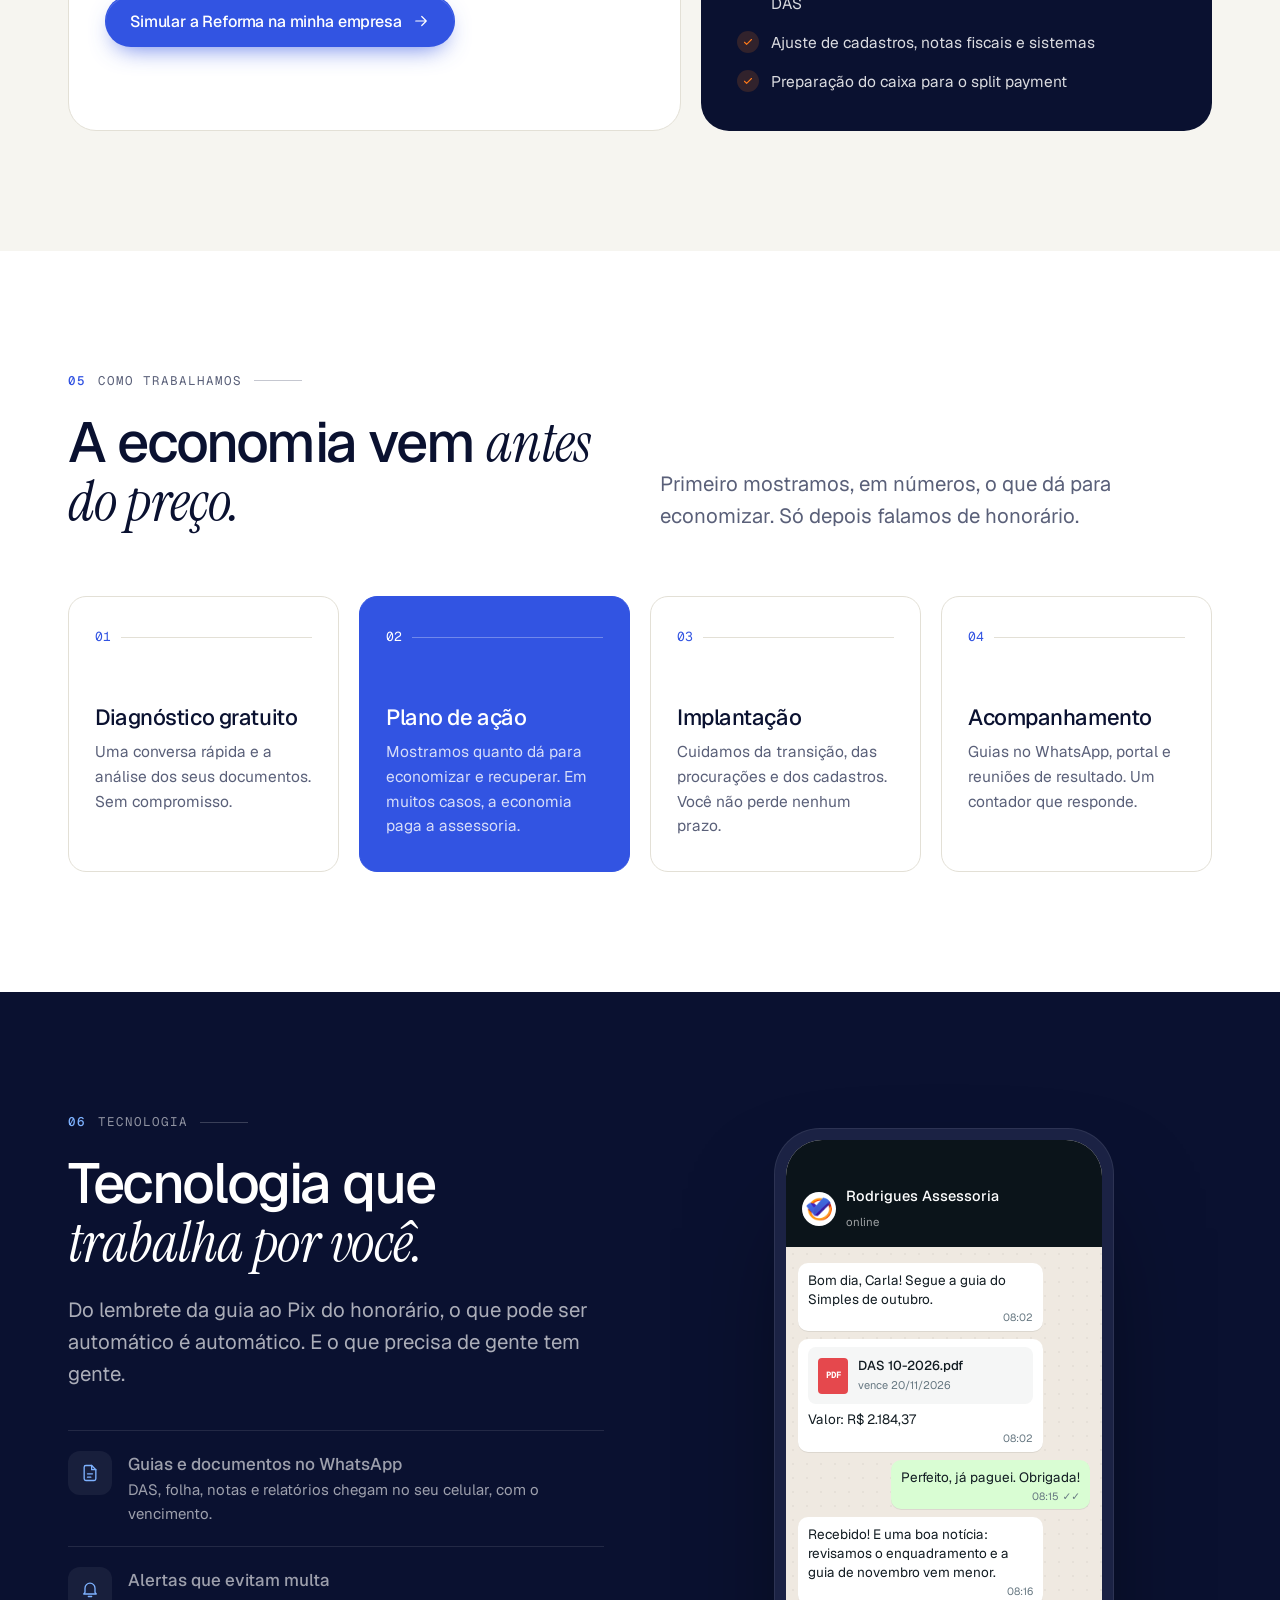
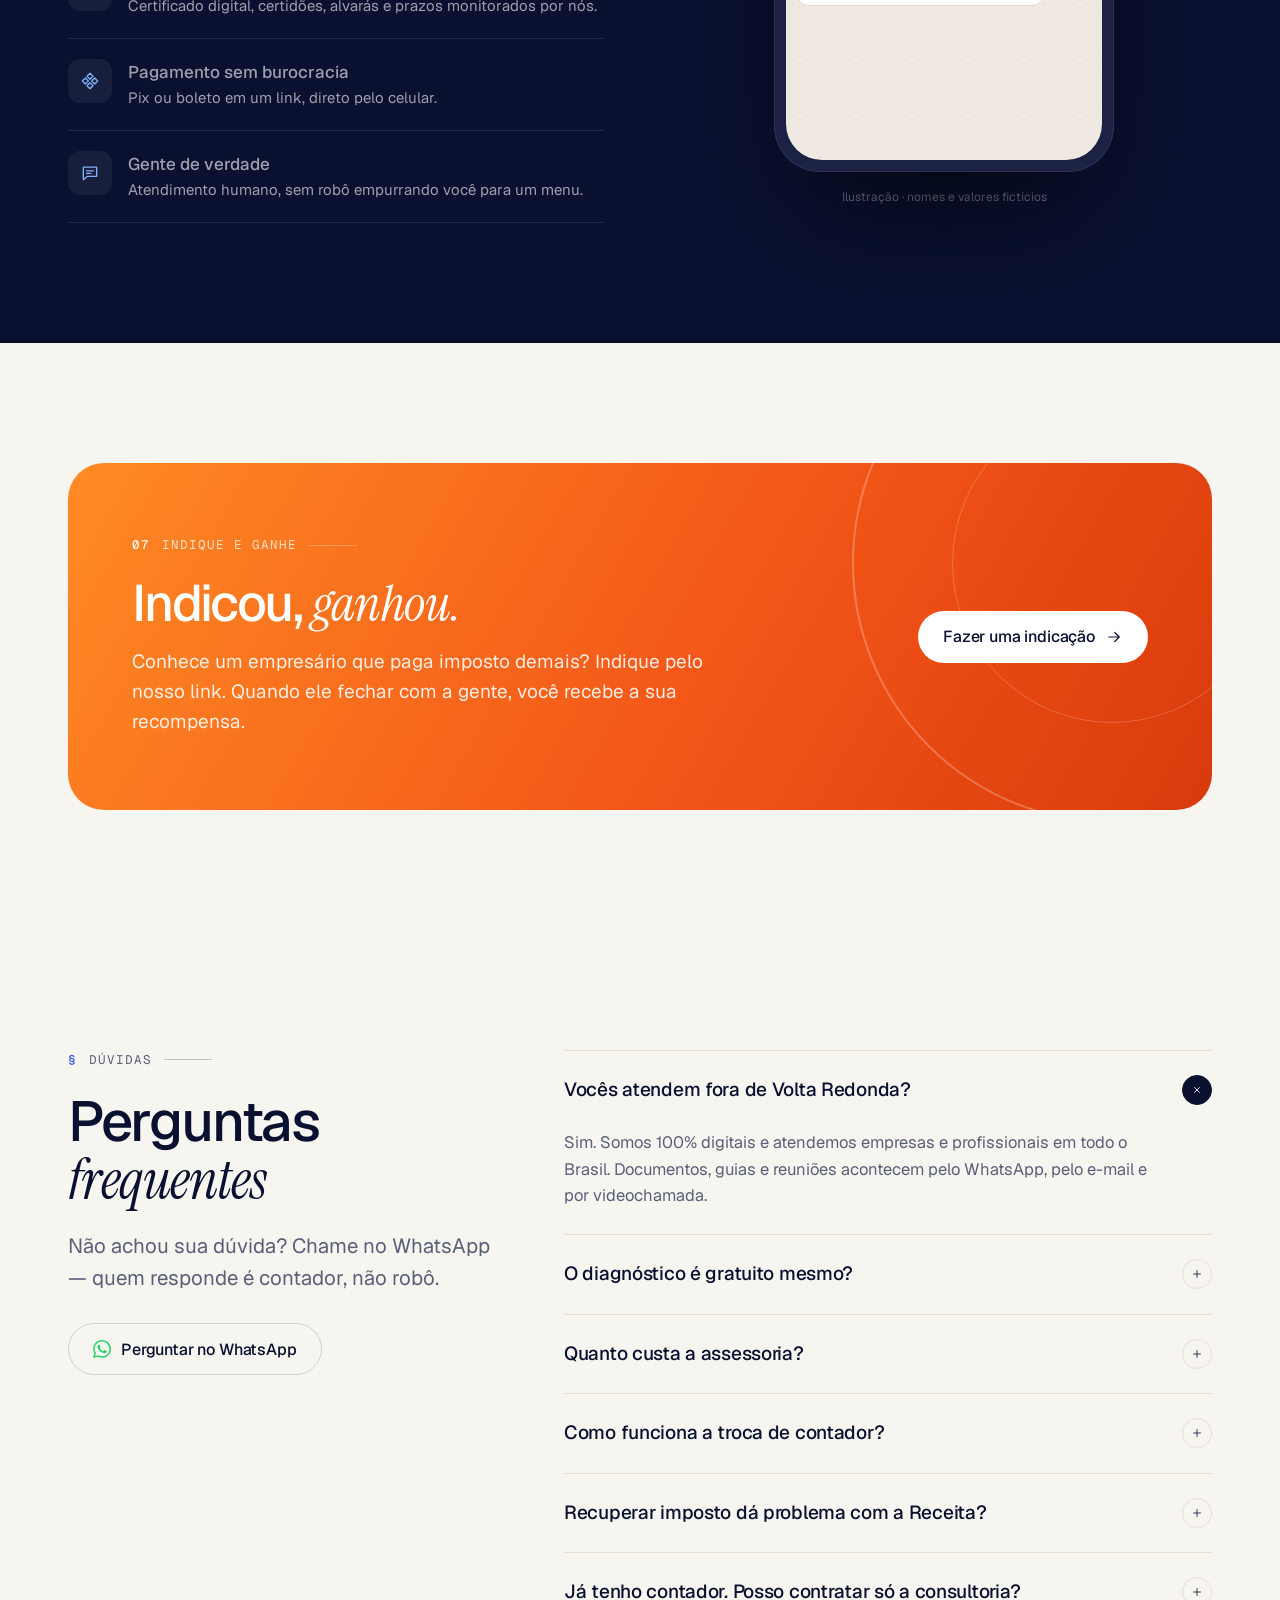
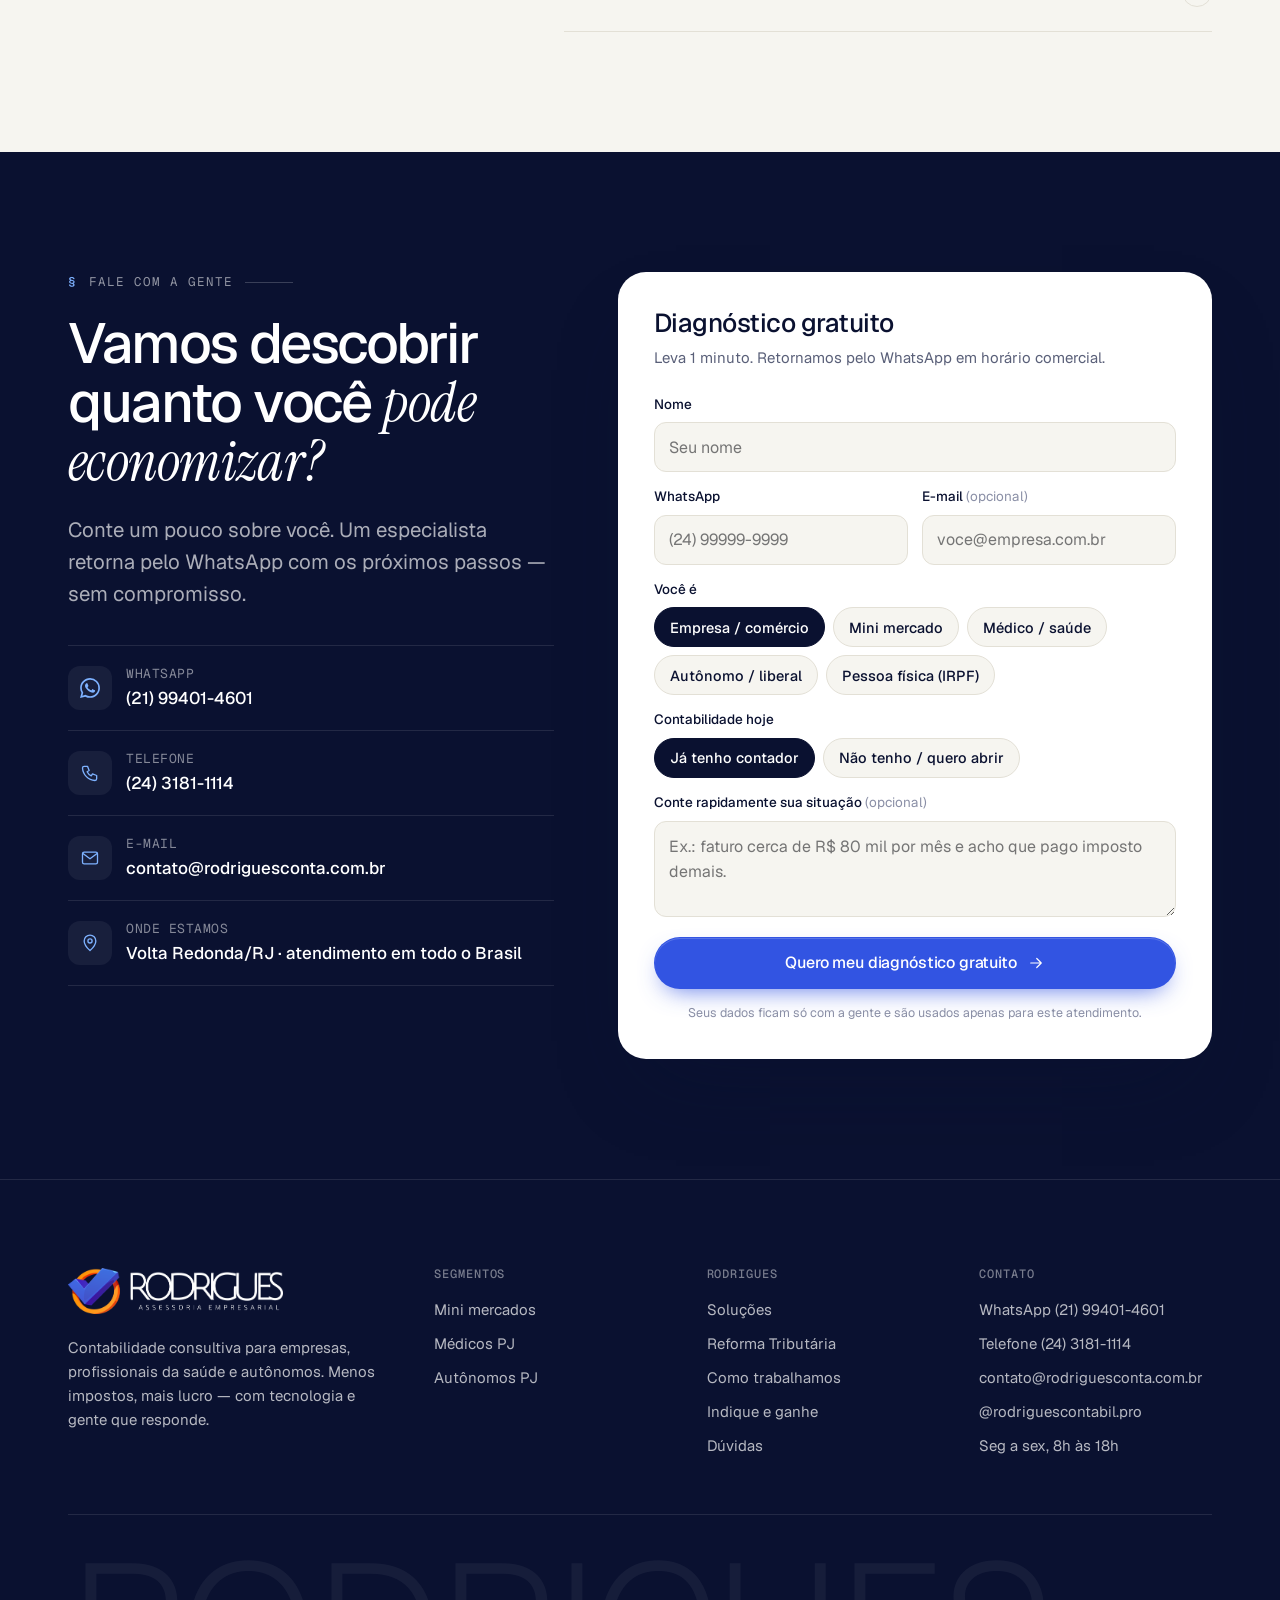
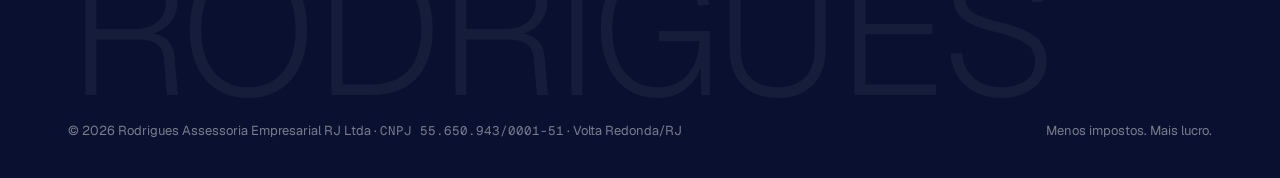
==== commit 2325569c: "Add files via upload" ====
--- a/rodrigues-portal/index.html
+++ b/rodrigues-portal/index.html
@@ -1,760 +1,366 @@
 <!DOCTYPE html>
 <html lang="pt-BR">
 <head>
-<meta charset="UTF-8">
-<meta name="viewport" content="width=device-width, initial-scale=1.0">
-<title>Rodrigues Assessoria Cont&aacute;bil | Contabilidade Descomplicada</title>
-<meta name="description" content="Contabilidade descomplicada para neg&oacute;cios s&oacute;lidos. Assessoria cont&aacute;bil online para profissionais da sa&uacute;de e mini mercados em todo o Brasil.">
-<link rel="preconnect" href="https://fonts.googleapis.com">
-<link rel="preconnect" href="https://fonts.gstatic.com" crossorigin>
-<link href="https://fonts.googleapis.com/css2?family=Cormorant+Garamond:ital,wght@0,300;0,400;0,500;0,600;1,300;1,400;1,600&family=Outfit:wght@300;400;500;600&display=swap" rel="stylesheet">
-<style>
-*,*::before,*::after{margin:0;padding:0;box-sizing:border-box}
-:root{
-  --blue:#1F3DB5;--blue-mid:#2B52D4;--blue-light:#3D6AFF;
-  --blue-pale:#EEF2FF;--blue-dark:#0E1E5C;--navy:#0F1E4A;
-  --orange:#F97316;--orange-light:#FB923C;--orange-pale:#FFF4ED;--orange-dark:#C2550A;
-  --white:#FFFFFF;--cream:#F9FAFB;--dark:#0D1117;
-  --gray:#6B7280;--gray-light:#E5E7EB;
-  --serif:'Cormorant Garamond',Georgia,serif;--sans:'Outfit',sans-serif;
-  --trans:0.4s cubic-bezier(0.25,0.46,0.45,0.94);
-}
-html{scroll-behavior:smooth}
-body{font-family:var(--sans);background:var(--cream);color:var(--dark);overflow-x:hidden;line-height:1.6}
-a{text-decoration:none;color:inherit}
-img{max-width:100%;display:block}
-
-/* NAV */
-nav{position:fixed;top:0;left:0;right:0;z-index:100;padding:16px 64px;display:flex;align-items:center;justify-content:space-between;transition:all var(--trans)}
-nav.scrolled{background:rgba(255,255,255,0.97);backdrop-filter:blur(16px);padding:11px 64px;box-shadow:0 1px 0 rgba(0,0,0,0.07)}
-.logo{display:flex;align-items:center;gap:10px}
-.logo-img{height:48px;width:auto;object-fit:contain;transition:filter var(--trans)}
-nav.scrolled .logo-img{filter:none}
-.logo-text{display:flex;flex-direction:column;gap:1px}
-.logo-name{font-family:var(--serif);font-size:20px;font-weight:600;color:var(--white);line-height:1.1;letter-spacing:0.01em;transition:color var(--trans)}
-.logo-sub{font-size:9px;font-weight:500;letter-spacing:0.22em;color:var(--orange);text-transform:uppercase}
-nav.scrolled .logo-name{color:var(--blue-dark)}
-.nav-links{display:flex;gap:36px;list-style:none}
-.nav-links a{font-size:13px;font-weight:400;letter-spacing:0.07em;color:rgba(255,255,255,0.85);text-transform:uppercase;position:relative;transition:color var(--trans)}
-nav.scrolled .nav-links a{color:var(--dark)}
-.nav-links a::after{content:'';position:absolute;bottom:-3px;left:0;right:100%;height:1px;background:var(--orange);transition:right var(--trans)}
-.nav-links a:hover::after{right:0}
-.nav-links a:hover{color:var(--orange)!important}
-.nav-cta{background:var(--orange)!important;color:var(--white)!important;padding:10px 22px;border-radius:4px;font-size:12px!important;font-weight:600!important;letter-spacing:0.09em!important}
-.nav-cta::after{display:none!important}
-.nav-cta:hover{background:var(--orange-light)!important}
-.nav-burger{display:none;flex-direction:column;gap:5px;cursor:pointer;padding:4px}
-.nav-burger span{width:24px;height:2px;background:var(--white);transition:var(--trans);display:block}
-nav.scrolled .nav-burger span{background:var(--dark)}
-
-/* HERO */
-#hero{min-height:100vh;display:grid;grid-template-columns:1fr 1fr;position:relative;overflow:hidden}
-.hero-left{background:linear-gradient(145deg,var(--blue-dark) 0%,var(--blue) 65%,var(--blue-mid) 100%);display:flex;flex-direction:column;justify-content:center;padding:120px 80px 80px 80px;position:relative;overflow:hidden}
-.hero-left::before{content:'';position:absolute;top:-100px;right:-80px;width:380px;height:380px;border-radius:50%;background:radial-gradient(circle,rgba(249,115,22,0.14) 0%,transparent 70%);pointer-events:none}
-.hero-ring{position:absolute;top:40px;right:-120px;width:340px;height:340px;border-radius:50%;border:44px solid rgba(249,115,22,0.1);pointer-events:none}
-.hero-ring2{position:absolute;bottom:80px;right:10px;width:130px;height:130px;border-radius:50%;border:18px solid rgba(249,115,22,0.07);pointer-events:none}
-.hero-ring3{position:absolute;bottom:-60px;left:-60px;width:200px;height:200px;border-radius:50%;border:28px solid rgba(255,255,255,0.04);pointer-events:none}
-
-.hero-badge{
-  display:inline-flex;align-items:center;gap:10px;
-  font-size:10px;letter-spacing:0.28em;text-transform:uppercase;
-  color:var(--orange-light);font-weight:500;margin-bottom:24px;
-  opacity:0;animation:fadeUp 0.8s 0.2s forwards;
-}
-.hero-badge::before{content:'';width:28px;height:1px;background:var(--orange);display:inline-block}
-
-.hero-title{
-  font-family:var(--serif);
-  font-size:clamp(42px,4.4vw,66px);
-  font-weight:300;color:var(--white);line-height:1.08;
-  letter-spacing:-0.01em;margin-bottom:20px;
-  opacity:0;animation:fadeUp 0.8s 0.4s forwards;
-}
-.hero-title em{font-style:italic;color:var(--orange-light)}
-
-.hero-lema{
-  font-size:13px;font-weight:500;letter-spacing:0.08em;
-  color:rgba(255,255,255,0.45);text-transform:uppercase;
-  border-left:2px solid var(--orange);padding-left:14px;
-  margin-bottom:28px;line-height:1.6;
-  opacity:0;animation:fadeUp 0.8s 0.55s forwards;
-}
-
-.hero-desc{
-  font-size:15px;color:rgba(255,255,255,0.58);line-height:1.78;
-  max-width:420px;margin-bottom:42px;font-weight:300;
-  opacity:0;animation:fadeUp 0.8s 0.6s forwards;
-}
-
-.hero-actions{
-  display:flex;gap:14px;flex-wrap:wrap;
-  opacity:0;animation:fadeUp 0.8s 0.8s forwards;
-}
-.btn-orange{display:inline-flex;align-items:center;gap:9px;background:var(--orange);color:var(--white);padding:15px 30px;font-size:13px;font-weight:600;letter-spacing:0.07em;text-transform:uppercase;border-radius:4px;border:none;cursor:pointer;transition:all var(--trans)}
-.btn-orange:hover{background:var(--orange-light);transform:translateY(-2px);box-shadow:0 12px 32px rgba(249,115,22,0.35)}
-.btn-ghost{display:inline-flex;align-items:center;gap:9px;background:transparent;color:rgba(255,255,255,0.75);padding:15px 30px;font-size:13px;font-weight:500;letter-spacing:0.07em;text-transform:uppercase;border-radius:4px;border:1px solid rgba(255,255,255,0.2);cursor:pointer;transition:all var(--trans)}
-.btn-ghost:hover{border-color:rgba(255,255,255,0.55);color:var(--white);background:rgba(255,255,255,0.06)}
-
-.hero-scroll{
-  position:absolute;bottom:36px;left:80px;
-  display:flex;align-items:center;gap:12px;
-  opacity:0;animation:fadeUp 0.8s 1.1s forwards;
-}
-.scroll-line{width:36px;height:1px;background:rgba(255,255,255,0.22)}
-.scroll-text{font-size:10px;letter-spacing:0.25em;text-transform:uppercase;color:rgba(255,255,255,0.32)}
-
-.hero-right{
-  background:var(--cream);display:flex;align-items:center;justify-content:center;
-  padding:120px 60px 80px;position:relative;overflow:hidden;
-}
-.hero-right-bg{
-  position:absolute;inset:0;
-  background:radial-gradient(ellipse 60% 50% at 80% 20%,rgba(249,115,22,0.07) 0%,transparent 60%),
-             radial-gradient(ellipse 40% 60% at 20% 80%,rgba(31,61,181,0.06) 0%,transparent 60%);
-}
-.hero-logo-large{
-  position:relative;z-index:1;
-  display:flex;flex-direction:column;align-items:center;gap:32px;
-  opacity:0;animation:fadeUp 1s 0.5s forwards;
-}
-.hero-logo-img{
-  width:220px;height:auto;filter:drop-shadow(0 20px 60px rgba(31,61,181,0.18)) drop-shadow(0 8px 24px rgba(249,115,22,0.15));
-  transition:transform 0.6s ease,filter 0.6s ease;
-}
-.hero-logo-img:hover{transform:scale(1.03) rotate(-1deg);filter:drop-shadow(0 28px 70px rgba(31,61,181,0.25)) drop-shadow(0 10px 30px rgba(249,115,22,0.2))}
-.hero-logo-brand{text-align:center}
-.hero-logo-brand .brand-name{font-family:var(--serif);font-size:28px;font-weight:600;color:var(--blue-dark);line-height:1.1;letter-spacing:0.01em}
-.hero-logo-brand .brand-tagline{font-size:11px;font-weight:500;letter-spacing:0.2em;color:var(--orange);text-transform:uppercase;margin-top:6px}
-.hero-pills{display:flex;flex-wrap:wrap;gap:8px;justify-content:center;max-width:300px}
-.hero-pill{
-  background:var(--white);border-radius:20px;padding:7px 16px;
-  font-size:12px;font-weight:500;color:var(--dark);
-  box-shadow:0 2px 12px rgba(0,0,0,0.07);
-  border:1px solid var(--gray-light);
-  display:flex;align-items:center;gap:6px;
-}
-
-/* SECTION BASE */
-.section-label{display:inline-flex;align-items:center;gap:10px;font-size:10px;letter-spacing:0.28em;text-transform:uppercase;color:var(--orange);font-weight:600;margin-bottom:18px}
-.section-label::before{content:'';width:22px;height:2px;background:var(--orange);display:inline-block}
-.section-title{font-family:var(--serif);font-size:clamp(34px,3.8vw,54px);font-weight:300;line-height:1.08;letter-spacing:-0.01em;color:var(--dark)}
-.section-title.light{color:var(--white)}
-.section-title em{font-style:italic;color:var(--blue-mid)}
-.section-title.light em{color:var(--orange-light)}
-
-/* SOBRE */
-#sobre{padding:120px 64px;display:grid;grid-template-columns:1fr 1fr;gap:80px;align-items:center;max-width:1300px;margin:0 auto}
-.sobre-text{font-size:16px;color:var(--gray);line-height:1.82;margin-bottom:18px;font-weight:300}
-.sobre-text strong{color:var(--dark);font-weight:500}
-.sobre-cta{display:inline-flex;align-items:center;gap:10px;color:var(--blue);font-size:13px;font-weight:600;letter-spacing:0.08em;text-transform:uppercase;padding:13px 0;border-bottom:2px solid var(--blue);transition:gap var(--trans),color var(--trans);margin-top:10px}
-.sobre-cta:hover{gap:16px;color:var(--orange);border-color:var(--orange)}
-.sobre-right{display:grid;grid-template-columns:1fr 1fr;gap:14px}
-.dif-card{background:var(--white);border-radius:14px;padding:28px 22px;box-shadow:0 2px 16px rgba(0,0,0,0.05);transition:transform var(--trans),box-shadow var(--trans);position:relative;overflow:hidden}
-.dif-card::after{content:'';position:absolute;top:0;left:0;right:0;height:3px;background:linear-gradient(90deg,var(--blue),var(--orange));transform:scaleX(0);transform-origin:left;transition:transform var(--trans)}
-.dif-card:hover{transform:translateY(-4px);box-shadow:0 12px 36px rgba(0,0,0,0.09)}
-.dif-card:hover::after{transform:scaleX(1)}
-.dif-card.featured{background:linear-gradient(135deg,var(--blue-dark),var(--blue));grid-column:span 2;display:flex;align-items:center;gap:22px;padding:30px 26px}
-.dif-card.featured::after{background:var(--orange)}
-.dif-icon{font-size:26px;margin-bottom:14px;display:block}
-.dif-card.featured .dif-icon{font-size:34px;margin-bottom:0;flex-shrink:0}
-.dif-card h4{font-family:var(--serif);font-size:17px;font-weight:600;color:var(--dark);margin-bottom:7px;line-height:1.2}
-.dif-card.featured h4{color:var(--white);font-size:19px}
-.dif-card p{font-size:13px;color:var(--gray);line-height:1.6}
-.dif-card.featured p{color:rgba(255,255,255,0.6);font-size:14px}
-
-/* SERVI&Ccedil;OS */
-#servicos{background:linear-gradient(160deg,var(--navy) 0%,var(--blue-dark) 55%,var(--blue) 100%);padding:120px 64px;position:relative;overflow:hidden}
-#servicos::before{content:'';position:absolute;top:-200px;right:-150px;width:600px;height:600px;border-radius:50%;background:radial-gradient(circle,rgba(249,115,22,0.08) 0%,transparent 70%);pointer-events:none}
-.servicos-inner{max-width:1300px;margin:0 auto;position:relative;z-index:1}
-.servicos-header{display:flex;justify-content:space-between;align-items:flex-end;margin-bottom:60px;flex-wrap:wrap;gap:32px}
-.servicos-header p{font-size:15px;color:rgba(255,255,255,0.5);line-height:1.75;max-width:300px;font-weight:300}
-.servicos-grid{display:grid;grid-template-columns:repeat(3,1fr);gap:2px}
-.servico-card{background:rgba(255,255,255,0.04);padding:42px 34px;cursor:default;transition:background var(--trans);position:relative;overflow:hidden}
-.servico-card::after{content:'';position:absolute;inset:0;background:linear-gradient(135deg,rgba(249,115,22,0.08),transparent);opacity:0;transition:opacity var(--trans)}
-.servico-card:hover{background:rgba(255,255,255,0.07)}
-.servico-card:hover::after{opacity:1}
-.servico-num{font-family:var(--serif);font-size:46px;font-weight:300;color:rgba(249,115,22,0.2);line-height:1;margin-bottom:18px}
-.servico-icon{width:50px;height:50px;border-radius:12px;background:rgba(255,255,255,0.07);display:flex;align-items:center;justify-content:center;font-size:22px;margin-bottom:18px;transition:background var(--trans)}
-.servico-card:hover .servico-icon{background:rgba(249,115,22,0.18)}
-.servico-card h3{font-family:var(--serif);font-size:21px;font-weight:600;color:var(--white);margin-bottom:10px;line-height:1.2}
-.servico-card p{font-size:14px;color:rgba(255,255,255,0.48);line-height:1.7;font-weight:300}
-
-/* SEGMENTOS */
-#segmentos{padding:120px 64px}
-.segmentos-inner{max-width:1300px;margin:0 auto}
-.segmentos-header{text-align:center;margin-bottom:68px}
-.segmentos-header .section-label{justify-content:center}
-.segmentos-header p{font-size:16px;color:var(--gray);line-height:1.75;max-width:520px;margin:18px auto 0;font-weight:300}
-.segmentos-grid{display:grid;grid-template-columns:1fr 1fr;gap:22px}
-.segmento-card{border-radius:18px;overflow:hidden;position:relative;min-height:500px;display:flex;flex-direction:column;justify-content:flex-end;cursor:pointer;transition:transform var(--trans)}
-.segmento-card:hover{transform:translateY(-6px)}
-.segmento-card:hover .segmento-overlay{opacity:0.9}
-.segmento-card:hover .seg-cta{opacity:1;transform:translateY(0)}
-.segmento-bg{position:absolute;inset:0;display:flex;align-items:center;justify-content:center;font-size:200px;opacity:0.07;user-select:none}
-.saude-bg{background:linear-gradient(135deg,#0E2D5A 0%,#1F3DB5 100%)}
-.mercado-bg{background:linear-gradient(135deg,#7C2D12 0%,#EA580C 60%,#FB923C 100%)}
-.segmento-overlay{position:absolute;inset:0;opacity:0.78;transition:opacity var(--trans)}
-.saude-overlay{background:linear-gradient(to top,rgba(7,20,55,0.98) 0%,rgba(31,61,181,0.45) 55%,transparent 100%)}
-.mercado-overlay{background:linear-gradient(to top,rgba(50,15,5,0.98) 0%,rgba(194,85,10,0.45) 55%,transparent 100%)}
-.segmento-content{position:relative;z-index:1;padding:44px 42px}
-.seg-tag{display:inline-flex;align-items:center;gap:8px;font-size:10px;letter-spacing:0.22em;text-transform:uppercase;color:rgba(255,255,255,0.55);font-weight:500;margin-bottom:14px}
-.seg-dot{width:6px;height:6px;border-radius:50%;background:var(--orange)}
-.segmento-content h3{font-family:var(--serif);font-size:32px;font-weight:300;color:var(--white);line-height:1.1;margin-bottom:14px}
-.segmento-content h3 em{font-style:italic;color:var(--orange-light)}
-.segmento-content p{font-size:14px;color:rgba(255,255,255,0.58);line-height:1.72;max-width:380px;margin-bottom:22px;font-weight:300}
-.seg-features{list-style:none;display:flex;flex-wrap:wrap;gap:7px;margin-bottom:30px}
-.seg-features li{font-size:12px;color:rgba(255,255,255,0.68);background:rgba(255,255,255,0.09);padding:5px 12px;border-radius:20px;border:1px solid rgba(255,255,255,0.1)}
-.seg-cta{display:inline-flex;align-items:center;gap:10px;color:var(--orange-light);font-size:12px;font-weight:600;letter-spacing:0.14em;text-transform:uppercase;opacity:0.65;transform:translateY(8px);transition:opacity var(--trans),transform var(--trans)}
-
-/* PROCESSO */
-#processo{background:#F1F5FE;padding:120px 64px}
-.processo-inner{max-width:1300px;margin:0 auto}
-.processo-header{display:grid;grid-template-columns:1fr 1fr;gap:60px;margin-bottom:72px;align-items:end}
-.processo-header p{font-size:16px;color:var(--gray);line-height:1.82;font-weight:300}
-.steps{display:grid;grid-template-columns:repeat(4,1fr);gap:0;position:relative}
-.steps::before{content:'';position:absolute;top:36px;left:calc(12.5% + 18px);right:calc(12.5% + 18px);height:1px;background:repeating-linear-gradient(90deg,var(--orange) 0px,var(--orange) 5px,transparent 5px,transparent 13px);z-index:0}
-.step{display:flex;flex-direction:column;align-items:center;text-align:center;padding:0 18px;position:relative;z-index:1}
-.step-num{width:72px;height:72px;border-radius:50%;background:var(--white);border:2px solid var(--gray-light);display:flex;align-items:center;justify-content:center;font-family:var(--serif);font-size:28px;font-weight:600;color:var(--blue);margin-bottom:22px;transition:all var(--trans);box-shadow:0 4px 18px rgba(0,0,0,0.06)}
-.step:hover .step-num{background:var(--orange);border-color:var(--orange);color:var(--white);transform:scale(1.05);box-shadow:0 8px 28px rgba(249,115,22,0.3)}
-.step h4{font-family:var(--serif);font-size:18px;font-weight:600;color:var(--dark);margin-bottom:9px;line-height:1.2}
-.step p{font-size:13px;color:var(--gray);line-height:1.62}
-
-/* CTA BAND */
-#cta-band{background:linear-gradient(135deg,var(--orange) 0%,var(--orange-light) 100%);padding:80px 64px;position:relative;overflow:hidden}
-#cta-band::before{content:'';position:absolute;inset:0;background:repeating-linear-gradient(-45deg,rgba(255,255,255,0.03) 0px,rgba(255,255,255,0.03) 1px,transparent 1px,transparent 36px)}
-.cta-inner{max-width:1300px;margin:0 auto;display:flex;align-items:center;justify-content:space-between;gap:48px;flex-wrap:wrap;position:relative;z-index:1}
-.cta-text h2{font-family:var(--serif);font-size:clamp(28px,3.2vw,46px);font-weight:300;color:var(--white);line-height:1.1;margin-bottom:10px}
-.cta-text h2 em{font-style:italic}
-.cta-text p{font-size:15px;color:rgba(255,255,255,0.75);font-weight:300}
-.cta-actions{display:flex;gap:14px;flex-wrap:wrap}
-.btn-dark{display:inline-flex;align-items:center;gap:9px;background:var(--blue-dark);color:var(--white);padding:17px 34px;font-size:13px;font-weight:600;letter-spacing:0.07em;text-transform:uppercase;border-radius:4px;border:none;cursor:pointer;transition:all var(--trans)}
-.btn-dark:hover{background:var(--blue);transform:translateY(-2px);box-shadow:0 12px 28px rgba(15,30,76,0.35)}
-.btn-white{display:inline-flex;align-items:center;gap:9px;background:transparent;color:var(--white);padding:17px 34px;font-size:13px;font-weight:600;letter-spacing:0.07em;text-transform:uppercase;border-radius:4px;border:2px solid rgba(255,255,255,0.7);cursor:pointer;transition:all var(--trans)}
-.btn-white:hover{background:rgba(255,255,255,0.15);border-color:var(--white)}
-
-/* CONTATO */
-#contato{padding:120px 64px;background:var(--navy);position:relative;overflow:hidden}
-#contato::before{content:'';position:absolute;top:-250px;right:-150px;width:650px;height:650px;border-radius:50%;background:radial-gradient(circle,rgba(249,115,22,0.07) 0%,transparent 70%);pointer-events:none}
-.contato-inner{max-width:1300px;margin:0 auto;display:grid;grid-template-columns:1fr 1.15fr;gap:80px;align-items:start;position:relative;z-index:1}
-.contato-left p{font-size:15px;color:rgba(255,255,255,0.48);line-height:1.82;font-weight:300;margin-bottom:44px}
-.contato-info{display:flex;flex-direction:column;gap:22px}
-.contato-item{display:flex;align-items:flex-start;gap:15px}
-.ci-icon{width:42px;height:42px;border-radius:10px;background:rgba(255,255,255,0.05);border:1px solid rgba(255,255,255,0.07);display:flex;align-items:center;justify-content:center;font-size:17px;flex-shrink:0;transition:background var(--trans)}
-.contato-item:hover .ci-icon{background:rgba(249,115,22,0.2)}
-.ci-text strong{display:block;font-size:10px;font-weight:600;letter-spacing:0.15em;text-transform:uppercase;color:rgba(255,255,255,0.3);margin-bottom:3px}
-.ci-text a,.ci-text span{font-size:15px;color:rgba(255,255,255,0.7);transition:color var(--trans)}
-.ci-text a:hover{color:var(--orange-light)}
-.form-wrap{background:rgba(255,255,255,0.04);border:1px solid rgba(255,255,255,0.07);border-radius:16px;padding:46px}
-.form-title{font-family:var(--serif);font-size:27px;font-weight:400;color:var(--white);margin-bottom:7px}
-.form-subtitle{font-size:13px;color:rgba(255,255,255,0.38);margin-bottom:32px;font-weight:300}
-.form-row{display:grid;grid-template-columns:1fr 1fr;gap:14px;margin-bottom:14px}
-.form-group{display:flex;flex-direction:column;gap:7px;margin-bottom:14px}
-.form-group label{font-size:10px;font-weight:600;letter-spacing:0.12em;text-transform:uppercase;color:rgba(255,255,255,0.38)}
-.form-group input,.form-group select,.form-group textarea{background:rgba(255,255,255,0.05);border:1px solid rgba(255,255,255,0.09);border-radius:6px;padding:13px 15px;font-size:14px;color:rgba(255,255,255,0.82);font-family:var(--sans);outline:none;transition:border-color var(--trans),background var(--trans);-webkit-appearance:none}
-.form-group input::placeholder,.form-group textarea::placeholder{color:rgba(255,255,255,0.18)}
-.form-group input:focus,.form-group select:focus,.form-group textarea:focus{border-color:var(--orange);background:rgba(255,255,255,0.07)}
-.form-group select option{background:#0F1E4A;color:white}
-.form-group textarea{resize:vertical;min-height:96px}
-.form-submit{width:100%;background:var(--orange);color:var(--white);padding:17px;font-size:13px;font-weight:600;letter-spacing:0.09em;text-transform:uppercase;border:none;border-radius:6px;cursor:pointer;transition:background var(--trans),transform var(--trans);margin-top:6px;display:flex;align-items:center;justify-content:center;gap:9px;font-family:var(--sans)}
-.form-submit:hover{background:var(--orange-light);transform:translateY(-2px)}
-
-/* FOOTER */
-footer{background:#070D20;padding:56px 64px 36px;border-top:1px solid rgba(255,255,255,0.05)}
-.footer-inner{max-width:1300px;margin:0 auto}
-.footer-top{display:grid;grid-template-columns:2fr 1fr 1fr 1fr;gap:48px;margin-bottom:44px}
-.footer-logo-img{height:52px;width:auto;margin-bottom:14px;filter:drop-shadow(0 2px 8px rgba(249,115,22,0.2))}
-.footer-brand .logo-name{font-size:20px;color:var(--white);font-family:var(--serif);font-weight:600}
-.footer-brand .logo-sub{color:var(--orange);font-size:9px;font-weight:500;letter-spacing:0.22em;text-transform:uppercase}
-.footer-brand p{font-size:13px;color:rgba(255,255,255,0.32);line-height:1.72;margin-top:12px;max-width:250px;font-weight:300}
-.footer-col h5{font-size:10px;font-weight:600;letter-spacing:0.2em;text-transform:uppercase;color:rgba(255,255,255,0.3);margin-bottom:18px}
-.footer-links{list-style:none;display:flex;flex-direction:column;gap:10px}
-.footer-links a{font-size:13px;color:rgba(255,255,255,0.45);transition:color var(--trans)}
-.footer-links a:hover{color:rgba(255,255,255,0.8)}
-.footer-bottom{display:flex;align-items:center;justify-content:space-between;padding-top:28px;border-top:1px solid rgba(255,255,255,0.05);flex-wrap:wrap;gap:14px}
-.footer-bottom p{font-size:12px;color:rgba(255,255,255,0.22)}
-.footer-badge{font-size:12px;color:rgba(255,255,255,0.22)}
-
-/* WA FLOAT */
-.wa-float{position:fixed;bottom:30px;right:30px;z-index:200;display:flex;flex-direction:column;align-items:flex-end;gap:10px}
-.wa-tooltip{background:var(--white);padding:11px 16px;border-radius:10px;font-size:13px;color:var(--dark);box-shadow:0 6px 24px rgba(0,0,0,0.11);white-space:nowrap;opacity:0;transform:translateX(10px);transition:all 0.3s ease;pointer-events:none}
-.wa-float:hover .wa-tooltip{opacity:1;transform:translateX(0)}
-.wa-btn{width:58px;height:58px;border-radius:50%;background:#25D366;display:flex;align-items:center;justify-content:center;box-shadow:0 6px 28px rgba(37,211,102,0.35);transition:transform var(--trans),box-shadow var(--trans)}
-.wa-btn:hover{transform:scale(1.08);box-shadow:0 10px 36px rgba(37,211,102,0.45)}
-.wa-btn svg{width:28px;height:28px;fill:white}
-
-/* ANIMATIONS */
-@keyframes fadeUp{from{opacity:0;transform:translateY(22px)}to{opacity:1;transform:translateY(0)}}
-.reveal{opacity:0;transform:translateY(28px);transition:opacity 0.7s ease,transform 0.7s ease}
-.reveal.visible{opacity:1;transform:translateY(0)}
-
-/* MOBILE MENU */
-.mobile-menu{display:none;position:fixed;inset:0;background:var(--white);z-index:99;flex-direction:column;align-items:center;justify-content:center;gap:30px;opacity:0;pointer-events:none;transition:opacity var(--trans)}
-.mobile-menu.open{display:flex;opacity:1;pointer-events:all}
-.mobile-menu a{font-family:var(--serif);font-size:30px;font-weight:400;color:var(--dark);transition:color var(--trans)}
-.mobile-menu a:hover{color:var(--orange)}
-.mobile-menu-close{position:absolute;top:22px;right:26px;font-size:26px;cursor:pointer;color:var(--dark);background:none;border:none}
-
-/* RESPONSIVE */
-@media(max-width:1024px){
-  #hero{grid-template-columns:1fr}
-  .hero-right{display:none}
-  .hero-left{padding:130px 44px 72px;min-height:100vh}
-  #sobre{grid-template-columns:1fr;gap:44px;padding:80px 44px}
-  .sobre-right{grid-template-columns:1fr 1fr}
-  .servicos-grid{grid-template-columns:1fr 1fr}
-  .segmentos-grid{grid-template-columns:1fr}
-  .segmento-card{min-height:400px}
-  .steps{grid-template-columns:1fr 1fr;gap:36px}
-  .steps::before{display:none}
-  .footer-top{grid-template-columns:1fr 1fr}
-  .contato-inner{grid-template-columns:1fr;gap:44px}
-  .processo-header{grid-template-columns:1fr;gap:18px}
-  nav{padding:16px 40px}
-  nav.scrolled{padding:11px 40px}
-  .nav-links{display:none}
-  .nav-burger{display:flex}
-  #servicos,#processo,#segmentos,#contato{padding:80px 40px}
-  #cta-band{padding:60px 40px}
-  footer{padding:44px 40px 30px}
-}
-@media(max-width:640px){
-  nav{padding:14px 22px}
-  nav.scrolled{padding:10px 22px}
-  .hero-left{padding:108px 24px 56px}
-  .sobre-right{grid-template-columns:1fr}
-  .dif-card.featured{grid-column:span 1;flex-direction:column}
-  .servicos-grid{grid-template-columns:1fr}
-  .form-row{grid-template-columns:1fr}
-  .steps{grid-template-columns:1fr}
-  .footer-top{grid-template-columns:1fr}
-  #servicos,#processo,#segmentos,#contato{padding:60px 22px}
-  #cta-band{padding:52px 22px}
-  footer{padding:36px 22px 26px}
-  .form-wrap{padding:28px 22px}
-  .cta-inner{flex-direction:column;gap:28px}
-  .cta-actions{width:100%}
-  .btn-dark,.btn-white{width:100%;justify-content:center}
-}
-</style>
+<meta charset="utf-8">
+<script>document.documentElement.classList.add("js")</script>
+<meta name="viewport" content="width=device-width,initial-scale=1,viewport-fit=cover">
+<title>Rodrigues Assessoria · Contabilidade consultiva — Menos impostos. Mais lucro.</title>
+<meta name="description" content="Contabilidade consultiva em Volta Redonda/RJ e todo o Brasil. Planejamento tributário, recuperação de impostos e Reforma Tributária, com guias no WhatsApp.">
+<link rel="canonical" href="https://rodriguesconta.com.br/">
+<meta name="theme-color" content="#0A1130">
+<meta property="og:type" content="website">
+<meta property="og:locale" content="pt_BR">
+<meta property="og:site_name" content="Rodrigues Assessoria">
+<meta property="og:title" content="Rodrigues Assessoria · Contabilidade consultiva — Menos impostos. Mais lucro.">
+<meta property="og:description" content="Contabilidade consultiva em Volta Redonda/RJ e todo o Brasil. Planejamento tributário, recuperação de impostos e Reforma Tributária, com guias no WhatsApp.">
+<meta property="og:url" content="https://rodriguesconta.com.br/">
+<meta property="og:image" content="https://rodriguesconta.com.br/assets/og.png">
+<meta property="og:image:width" content="1200"><meta property="og:image:height" content="630">
+<meta name="twitter:card" content="summary_large_image">
+<link rel="icon" href="/assets/favicon.ico" sizes="any">
+<link rel="icon" type="image/png" sizes="32x32" href="/assets/icon-32.png">
+<link rel="apple-touch-icon" href="/assets/apple-touch-icon.png">
+<link rel="preload" href="/assets/fonts/Geist-Variable.woff2" as="font" type="font/woff2" crossorigin>
+<link rel="stylesheet" href="/assets/site.css?v=1">
+<script type="application/ld+json">{"@context":"https://schema.org","@type":"AccountingService","name":"Rodrigues Assessoria Contábil","legalName":"Rodrigues Assessoria Empresarial RJ Ltda","taxID":"55.650.943/0001-51","url":"https://rodriguesconta.com.br/","logo":"https://rodriguesconta.com.br/assets/icon-512.png","image":"https://rodriguesconta.com.br/assets/og.png","email":"contato@rodriguesconta.com.br","telephone":"+55-24-3181-1114","address":{"@type":"PostalAddress","addressLocality":"Volta Redonda","addressRegion":"RJ","addressCountry":"BR"},"areaServed":"BR","openingHours":"Mo-Fr 08:00-18:00","sameAs":["https://www.instagram.com/rodriguescontabil.pro/"]}</script>
 </head>
-<body>
-
-<nav id="navbar">
-  <a href="#" class="logo">
-    <img src="[data-uri]" alt="Rodrigues Assessoria Cont&aacute;bil" class="logo-img">
-    <div class="logo-text">
-      <div class="logo-name">Rodrigues</div>
-      <div class="logo-sub">Assessoria Cont&aacute;bil</div>
-    </div>
-  </a>
-  <ul class="nav-links">
-    <li><a href="#sobre">Sobre</a></li>
-    <li><a href="#servicos">Servi&ccedil;os</a></li>
-    <li><a href="#segmentos">Segmentos</a></li>
-    <li><a href="#processo">Como funciona</a></li>
-    <li><a href="#contato" class="nav-cta">Falar com consultor</a></li>
-  </ul>
-  <div class="nav-burger" id="burgerBtn" role="button" aria-label="Menu">
-    <span></span><span></span><span></span>
-  </div>
+<body data-wa="Olá! Vim pelo site da Rodrigues e quero falar com um especialista.">
+<header class="hdr">
+  <div class="wrap">
+    <a class="brand" href="/" aria-label="Rodrigues Assessoria — início"><img src="/assets/logo-dark.png" alt="Rodrigues Assessoria Empresarial" width="197" height="42"></a>
+    <nav class="nav" aria-label="Principal">
+      <a href="/#solucoes">Soluções</a>
+      <div class="dd">
+        <button type="button" aria-expanded="false">Segmentos <svg class="" viewBox="0 0 24 24" fill="none" stroke="currentColor" stroke-width="1.6" stroke-linecap="round" stroke-linejoin="round" aria-hidden="true"><path d="M6 9l6 6 6-6"/></svg></button>
+        <div class="dd-menu">
+          <a href="/mini-mercado/"><span class="ic"><svg class="" viewBox="0 0 24 24" fill="none" stroke="currentColor" stroke-width="1.6" stroke-linecap="round" stroke-linejoin="round" aria-hidden="true"><path d="M4 10v10h16V10M3 10l2-6h14l2 6M3 10c0 1.7 1.3 3 3 3s3-1.3 3-3m0 0c0 1.7 1.3 3 3 3s3-1.3 3-3m0 0c0 1.7 1.3 3 3 3s3-1.3 3-3M10 20v-5h4v5"/></svg></span><span><b>Mini mercados</b><small>Recupere o imposto pago duas vezes</small></span></a>
+          <a href="/medicos/"><span class="ic"><svg class="" viewBox="0 0 24 24" fill="none" stroke="currentColor" stroke-width="1.6" stroke-linecap="round" stroke-linejoin="round" aria-hidden="true"><path d="M6 3H5v6a5 5 0 0010 0V3h-1M10 14v1.5a5.5 5.5 0 0011 0V13"/><circle cx="21" cy="11" r="2"/></svg></span><span><b>Médicos PJ</b><small>Estrutura certa, menos imposto</small></span></a>
+          <a href="/autonomos/"><span class="ic"><svg class="" viewBox="0 0 24 24" fill="none" stroke="currentColor" stroke-width="1.6" stroke-linecap="round" stroke-linejoin="round" aria-hidden="true"><rect x="4" y="5" width="16" height="11" rx="1.5"/><path d="M2 19h20"/></svg></span><span><b>Autônomos PJ</b><small>Saia do carnê-leão</small></span></a>
+        </div>
+      </div>
+      <a href="/#reforma">Reforma Tributária</a>
+      <a href="/#como">Como trabalhamos</a>
+      <a href="/indicar">Indique</a>
+    </nav>
+    <div class="hdr-cta">
+      <a class="btn btn-primary btn-sm" href="#contato">Diagnóstico gratuito <span class="arr"><svg class="" viewBox="0 0 24 24" fill="none" stroke="currentColor" stroke-width="1.6" stroke-linecap="round" stroke-linejoin="round" aria-hidden="true"><path d="M5 12h14M13 6l6 6-6 6"/></svg></span></a>
+    </div>
+    <button class="burger" type="button" aria-label="Abrir menu" aria-expanded="false"><span></span></button>
+  </div>
+</header>
+<nav class="mnav" aria-label="Menu">
+  <small>Navegação</small>
+  <a href="/#solucoes">Soluções</a>
+  <a href="/#reforma">Reforma Tributária</a>
+  <a href="/#como">Como trabalhamos</a>
+  <a href="/indicar">Indique e ganhe</a>
+  <small>Segmentos</small>
+  <a href="/mini-mercado/">Mini mercados</a>
+  <a href="/medicos/">Médicos PJ</a>
+  <a href="/autonomos/">Autônomos PJ</a>
+  <a class="btn btn-primary" href="#contato">Diagnóstico gratuito</a>
+  <a class="btn btn-ghost" href="#" data-wa><svg class="wa-ic" viewBox="0 0 24 24" fill="currentColor" aria-hidden="true"><path d="M17.47 14.38c-.3-.15-1.76-.87-2.03-.97-.27-.1-.47-.15-.67.15-.2.3-.77.97-.94 1.16-.17.2-.35.22-.64.07-.3-.15-1.26-.46-2.39-1.47-.88-.79-1.48-1.76-1.65-2.06-.17-.3-.02-.46.13-.6.13-.14.3-.35.45-.52.15-.17.2-.3.3-.5.1-.2.05-.37-.03-.52-.07-.15-.67-1.61-.92-2.2-.24-.58-.49-.5-.67-.51h-.57c-.2 0-.52.07-.8.37-.27.3-1.04 1.02-1.04 2.48s1.07 2.88 1.21 3.07c.15.2 2.1 3.2 5.08 4.49.71.3 1.26.49 1.7.63.71.22 1.36.19 1.87.12.57-.09 1.76-.72 2-1.42.25-.69.25-1.29.18-1.41-.08-.13-.28-.2-.57-.35m-5.42 7.4h-.01a9.87 9.87 0 01-5.03-1.38l-.36-.21-3.74.98 1-3.65-.24-.37a9.86 9.86 0 01-1.51-5.26c0-5.45 4.44-9.88 9.89-9.88 2.64 0 5.12 1.03 6.99 2.9a9.83 9.83 0 012.89 6.99c0 5.45-4.44 9.88-9.89 9.88m8.41-18.3A11.82 11.82 0 0012.05 0C5.5 0 .16 5.34.16 11.89c0 2.1.55 4.14 1.59 5.95L.06 24l6.3-1.65a11.88 11.88 0 005.68 1.45h.01c6.55 0 11.89-5.34 11.89-11.89 0-3.18-1.24-6.17-3.48-8.41z"/></svg> Falar no WhatsApp</a>
 </nav>
-
-<div class="mobile-menu" id="mobileMenu">
-  <button class="mobile-menu-close" id="menuClose">&times;</button>
-  <a href="#sobre" class="menu-link">Sobre</a>
-  <a href="#servicos" class="menu-link">Servi&ccedil;os</a>
-  <a href="#segmentos" class="menu-link">Segmentos</a>
-  <a href="#processo" class="menu-link">Como funciona</a>
-  <a href="#contato" class="menu-link">Contato</a>
-</div>
-
-<!-- HERO -->
-<section id="hero">
-  <div class="hero-left">
-    <div class="hero-ring"></div>
-    <div class="hero-ring2"></div>
-    <div class="hero-ring3"></div>
-    <div class="hero-badge">Online para todo Brasil &middot; Desde 2022</div>
-    <h1 class="hero-title">
-      Contabilidade que<br><em>trabalha por voc&ecirc;,</em><br>n&atilde;o contra voc&ecirc;.
-    </h1>
-    <div class="hero-lema">Contabilidade descomplicada para neg&oacute;cios s&oacute;lidos.</div>
-    <p class="hero-desc">
-      Assessoria cont&aacute;bil personalizada para profissionais da sa&uacute;de e mini mercados. Menos burocracia, mais tranquilidade &mdash; voc&ecirc; foca no seu neg&oacute;cio.
-    </p>
-    <div class="hero-actions">
-      <a href="https://calendly.com/contato-rodriguesconta/30min" target="_blank" class="btn-orange">
-        &#128197; Agendar consulta gratuita
+<main>
+<section class="hero">
+  <div class="wrap hero-grid">
+    <div>
+      <span class="eyebrow rv"><span class="dot"></span>Contabilidade consultiva · Volta Redonda/RJ e todo o Brasil</span>
+      <h1 class="rv d1">Menos impostos.<span class="l2">Mais <span class="ring">lucro.</span></span></h1>
+      <p class="lead rv d2">Descobrimos, em números, quanto a sua empresa pode deixar de pagar — e transformamos isso em lucro no seu bolso, com plano claro e acompanhamento mês a mês.</p>
+      <div class="hero-ctas rv d3">
+        <a class="btn btn-primary" href="#contato">Quero meu diagnóstico gratuito <span class="arr"><svg class="" viewBox="0 0 24 24" fill="none" stroke="currentColor" stroke-width="1.6" stroke-linecap="round" stroke-linejoin="round" aria-hidden="true"><path d="M5 12h14M13 6l6 6-6 6"/></svg></span></a>
+        <a class="btn btn-ghost" href="#" data-wa><svg class="wa-ic" viewBox="0 0 24 24" fill="currentColor" aria-hidden="true"><path d="M17.47 14.38c-.3-.15-1.76-.87-2.03-.97-.27-.1-.47-.15-.67.15-.2.3-.77.97-.94 1.16-.17.2-.35.22-.64.07-.3-.15-1.26-.46-2.39-1.47-.88-.79-1.48-1.76-1.65-2.06-.17-.3-.02-.46.13-.6.13-.14.3-.35.45-.52.15-.17.2-.3.3-.5.1-.2.05-.37-.03-.52-.07-.15-.67-1.61-.92-2.2-.24-.58-.49-.5-.67-.51h-.57c-.2 0-.52.07-.8.37-.27.3-1.04 1.02-1.04 2.48s1.07 2.88 1.21 3.07c.15.2 2.1 3.2 5.08 4.49.71.3 1.26.49 1.7.63.71.22 1.36.19 1.87.12.57-.09 1.76-.72 2-1.42.25-.69.25-1.29.18-1.41-.08-.13-.28-.2-.57-.35m-5.42 7.4h-.01a9.87 9.87 0 01-5.03-1.38l-.36-.21-3.74.98 1-3.65-.24-.37a9.86 9.86 0 01-1.51-5.26c0-5.45 4.44-9.88 9.89-9.88 2.64 0 5.12 1.03 6.99 2.9a9.83 9.83 0 012.89 6.99c0 5.45-4.44 9.88-9.89 9.88m8.41-18.3A11.82 11.82 0 0012.05 0C5.5 0 .16 5.34.16 11.89c0 2.1.55 4.14 1.59 5.95L.06 24l6.3-1.65a11.88 11.88 0 005.68 1.45h.01c6.55 0 11.89-5.34 11.89-11.89 0-3.18-1.24-6.17-3.48-8.41z"/></svg> Falar no WhatsApp</a>
+      </div>
+      <div class="hero-meta rv d3">
+        <span><svg class="" viewBox="0 0 24 24" fill="none" stroke="currentColor" stroke-width="1.6" stroke-linecap="round" stroke-linejoin="round" aria-hidden="true"><path d="M12 3l8 3v6c0 4.5-3.4 8.1-8 9-4.6-.9-8-4.5-8-9V6l8-3z"/><path d="M8.5 12l2.5 2.5 4.5-5"/></svg> Sem compromisso</span><span><svg class="" viewBox="0 0 24 24" fill="none" stroke="currentColor" stroke-width="1.6" stroke-linecap="round" stroke-linejoin="round" aria-hidden="true"><path d="M3 12a9 9 0 109-9 9.7 9.7 0 00-6.7 2.8L3 8"/><path d="M3 3v5h5M12 7.5v9M14.5 9.5c-.5-.9-1.5-1.3-2.5-1.3-1.4 0-2.5.8-2.5 1.9 0 2.6 5 1.3 5 3.9 0 1.1-1.1 1.9-2.5 1.9-1 0-2-.4-2.5-1.3"/></svg> Recuperação dos últimos 5 anos</span><span><svg class="" viewBox="0 0 24 24" fill="none" stroke="currentColor" stroke-width="1.6" stroke-linecap="round" stroke-linejoin="round" aria-hidden="true"><path d="M4 5h16v11H9l-5 4V5z"/><path d="M8 9.5h8M8 12.5h5"/></svg> Atendimento humano</span>
+      </div>
+    </div>
+    <div class="stage">
+      <div class="orb" aria-hidden="true"></div>
+      <div class="float f-wa rv d2"><span class="ic"><svg class="" viewBox="0 0 24 24" fill="none" stroke="currentColor" stroke-width="1.6" stroke-linecap="round" stroke-linejoin="round" aria-hidden="true"><path d="M14 3H7a2 2 0 00-2 2v14a2 2 0 002 2h10a2 2 0 002-2V8l-5-5z"/><path d="M14 3v5h5M9 13h6M9 17h4"/></svg></span><span><b>Guia DAS 10/2026 enviada</b><small>pelo WhatsApp · vence 20/11</small></span></div>
+      <div class="card diag anim rv d1" aria-label="Exemplo ilustrativo de diagnóstico tributário">
+        <div class="diag-hd"><div><div class="t">Diagnóstico tributário</div><div class="co">Mercado Exemplo Ltda</div></div><span class="tag">exemplo</span></div>
+        <div class="drow"><div class="k">ICMS-ST pago de novo no DAS<small>bebidas, cigarros, sorvetes</small></div><div class="v">R$ 1.180/mês</div><div class="bar"><i class="o" style="--w:78%"></i></div></div>
+        <div class="drow"><div class="k">PIS/COFINS monofásico em duplicidade<small>bebidas, higiene, cosméticos</small></div><div class="v">R$ 612/mês</div><div class="bar"><i class="o" style="--w:44%"></i></div></div>
+        <div class="drow"><div class="k">Anexo e enquadramento<small>CNAE e cadastro revisados</small></div><div class="v"><span class="tag ok"><svg class="" viewBox="0 0 24 24" fill="none" stroke="currentColor" stroke-width="2.2" stroke-linecap="round" stroke-linejoin="round" aria-hidden="true"><path d="M5 12.5l4.2 4.2L19 7"/></svg> correto</span></div></div>
+        <div class="diag-total"><div><small>Recuperável em 5 anos</small><b class="tnum">R$ 107.520</b></div><div class="sub">+ R$ 1.792/mês<br>daqui pra frente</div></div>
+        <div class="diag-foot">Valores ilustrativos · cada caso é calculado no diagnóstico</div>
+      </div>
+      <div class="float f-ref rv d3"><span class="ic"><svg class="" viewBox="0 0 24 24" fill="none" stroke="currentColor" stroke-width="1.6" stroke-linecap="round" stroke-linejoin="round" aria-hidden="true"><path d="M12 3v4M12 17v4M3 12h4M17 12h4M6 6l2.5 2.5M15.5 15.5L18 18M6 18l2.5-2.5M15.5 8.5L18 6"/></svg></span><span><b>Reforma Tributária</b><small>simulação CBS/IBS 2027 pronta</small></span></div>
+    </div>
+  </div>
+</section>
+
+<section class="facts">
+  <div class="wrap">
+    <div class="fact rv"><b>5 anos</b><span>de imposto pago a mais que ainda podem voltar para o seu caixa</span></div>
+    <div class="fact rv d1"><b>2026→2033</b><span>transição da Reforma Tributária — sua empresa simulada antes</span></div>
+    <div class="fact rv d2"><b data-count="120" data-suf="+">120+</b><span>declarações de Imposto de Renda acompanhadas na nossa carteira</span></div>
+    <div class="fact rv d3"><b>100% digital</b><span>guias, documentos e cobranças direto no seu WhatsApp</span></div>
+  </div>
+</section>
+
+<section class="sec">
+  <div class="wrap">
+    <div class="sec-hd">
+      <div class="rv"><div class="sec-label"><b>01</b> Dois caminhos</div><h2>Do jeito que fizer <span class="serif">mais sentido</span> para você.</h2></div>
+      <p class="lead rv d1">Você não precisa trocar de contador para pagar menos imposto. Mas, se quiser trocar, a gente cuida de tudo.</p>
+    </div>
+    <div class="paths">
+      <div class="path rv">
+        <span class="num">Cenário 01 · Já tenho contador</span>
+        <h3>Mantenha seu contador. Some inteligência tributária.</h3>
+        <p>Atuamos lado a lado com a sua contabilidade atual, em projetos pontuais ou consultoria recorrente.</p>
+        <ul>
+          <li><span class="tick"><svg class="" viewBox="0 0 24 24" fill="none" stroke="currentColor" stroke-width="2.2" stroke-linecap="round" stroke-linejoin="round" aria-hidden="true"><path d="M5 12.5l4.2 4.2L19 7"/></svg></span> Revisão tributária e recuperação de créditos</li>
+          <li><span class="tick"><svg class="" viewBox="0 0 24 24" fill="none" stroke="currentColor" stroke-width="2.2" stroke-linecap="round" stroke-linejoin="round" aria-hidden="true"><path d="M5 12.5l4.2 4.2L19 7"/></svg></span> Consultoria para a Reforma Tributária (CBS/IBS)</li>
+          <li><span class="tick"><svg class="" viewBox="0 0 24 24" fill="none" stroke="currentColor" stroke-width="2.2" stroke-linecap="round" stroke-linejoin="round" aria-hidden="true"><path d="M5 12.5l4.2 4.2L19 7"/></svg></span> BPO financeiro e organização do caixa</li>
+          <li><span class="tick"><svg class="" viewBox="0 0 24 24" fill="none" stroke="currentColor" stroke-width="2.2" stroke-linecap="round" stroke-linejoin="round" aria-hidden="true"><path d="M5 12.5l4.2 4.2L19 7"/></svg></span> Precificação com os novos impostos</li>
+        </ul>
+        <a class="btn btn-ghost" href="#" data-wa="Olá! Já tenho contador e quero conhecer a consultoria tributária da Rodrigues.">Quero a consultoria <span class="arr"><svg class="" viewBox="0 0 24 24" fill="none" stroke="currentColor" stroke-width="1.6" stroke-linecap="round" stroke-linejoin="round" aria-hidden="true"><path d="M5 12h14M13 6l6 6-6 6"/></svg></span></a>
+      </div>
+      <div class="path alt rv d1">
+        <span class="num">Cenário 02 · Quero mudar de contador</span>
+        <h3>Troca de contador sem dor de cabeça.</h3>
+        <p>Fazemos toda a transição com o escritório anterior. Sua empresa não para nem um dia.</p>
+        <ul>
+          <li><span class="tick"><svg class="" viewBox="0 0 24 24" fill="none" stroke="currentColor" stroke-width="2.2" stroke-linecap="round" stroke-linejoin="round" aria-hidden="true"><path d="M5 12.5l4.2 4.2L19 7"/></svg></span> Tudo do cenário 01, incluso</li>
+          <li><span class="tick"><svg class="" viewBox="0 0 24 24" fill="none" stroke="currentColor" stroke-width="2.2" stroke-linecap="round" stroke-linejoin="round" aria-hidden="true"><path d="M5 12.5l4.2 4.2L19 7"/></svg></span> Contábil, fiscal e departamento pessoal completos</li>
+          <li><span class="tick"><svg class="" viewBox="0 0 24 24" fill="none" stroke="currentColor" stroke-width="2.2" stroke-linecap="round" stroke-linejoin="round" aria-hidden="true"><path d="M5 12.5l4.2 4.2L19 7"/></svg></span> Diagnóstico de entrada: o que dá para recuperar</li>
+          <li><span class="tick"><svg class="" viewBox="0 0 24 24" fill="none" stroke="currentColor" stroke-width="2.2" stroke-linecap="round" stroke-linejoin="round" aria-hidden="true"><path d="M5 12.5l4.2 4.2L19 7"/></svg></span> Portal, guias no WhatsApp e pagamento por Pix</li>
+        </ul>
+        <a class="btn btn-light" href="#" data-wa="Olá! Quero trocar de contador e conhecer a Rodrigues.">Quero trocar de contador <span class="arr"><svg class="" viewBox="0 0 24 24" fill="none" stroke="currentColor" stroke-width="1.6" stroke-linecap="round" stroke-linejoin="round" aria-hidden="true"><path d="M5 12h14M13 6l6 6-6 6"/></svg></span></a>
+      </div>
+    </div>
+  </div>
+</section>
+
+<section class="sec on-white" id="solucoes">
+  <div class="wrap">
+    <div class="sec-hd">
+      <div class="rv"><div class="sec-label"><b>02</b> Soluções</div><h2>Tudo o que sua empresa precisa. <span class="serif">Nada que ela não precise.</span></h2></div>
+      <p class="lead rv d1">Contabilidade bem feita é o básico. O que muda o seu resultado é o que vem junto: estratégia tributária todo mês.</p>
+    </div>
+    <div class="svc">
+      <div class="svc-i rv"><span class="n">01</span><div class="ic"><svg class="" viewBox="0 0 24 24" fill="none" stroke="currentColor" stroke-width="1.6" stroke-linecap="round" stroke-linejoin="round" aria-hidden="true"><path d="M5 4h11a3 3 0 013 3v13H8a3 3 0 01-3-3V4z"/><path d="M5 17a3 3 0 013-3h11M9 8h6"/></svg></div><h3>Contabilidade completa</h3><p>Escrituração, balanço, DRE e obrigações em dia, com relatórios que você entende de verdade.</p></div>
+      <div class="svc-i rv d1"><span class="n">02</span><div class="ic"><svg class="" viewBox="0 0 24 24" fill="none" stroke="currentColor" stroke-width="1.6" stroke-linecap="round" stroke-linejoin="round" aria-hidden="true"><path d="M19 5L5 19"/><circle cx="7" cy="7" r="2.5"/><circle cx="17" cy="17" r="2.5"/></svg></div><h3>Planejamento tributário</h3><p>Simples, Presumido ou Real: simulamos com seus números e escolhemos o regime que paga menos, dentro da lei.</p></div>
+      <div class="svc-i rv d2"><span class="n">03</span><div class="ic"><svg class="" viewBox="0 0 24 24" fill="none" stroke="currentColor" stroke-width="1.6" stroke-linecap="round" stroke-linejoin="round" aria-hidden="true"><path d="M3 12a9 9 0 109-9 9.7 9.7 0 00-6.7 2.8L3 8"/><path d="M3 3v5h5M12 7.5v9M14.5 9.5c-.5-.9-1.5-1.3-2.5-1.3-1.4 0-2.5.8-2.5 1.9 0 2.6 5 1.3 5 3.9 0 1.1-1.1 1.9-2.5 1.9-1 0-2-.4-2.5-1.3"/></svg></div><h3>Recuperação de impostos</h3><p>Revisamos os últimos 5 anos e recuperamos o que foi pago a mais — monofásico, ICMS-ST e enquadramento.</p></div>
+      <div class="svc-i rv"><span class="n">04</span><div class="ic"><svg class="" viewBox="0 0 24 24" fill="none" stroke="currentColor" stroke-width="1.6" stroke-linecap="round" stroke-linejoin="round" aria-hidden="true"><path d="M4 21V5l8-2v18M12 21h8V9l-8-2M8 8v.01M8 12v.01M8 16v.01M16 12v.01M16 16v.01M2 21h20"/></svg></div><h3>Abertura e regularização</h3><p>Abertura de empresa, MEI para ME, alterações contratuais, alvarás, certidões e baixa.</p></div>
+      <div class="svc-i rv d1"><span class="n">05</span><div class="ic"><svg class="" viewBox="0 0 24 24" fill="none" stroke="currentColor" stroke-width="1.6" stroke-linecap="round" stroke-linejoin="round" aria-hidden="true"><circle cx="9" cy="8" r="3.5"/><path d="M2.5 20c.6-3.4 3.3-5.5 6.5-5.5s5.9 2.1 6.5 5.5M16 4.6a3.5 3.5 0 010 6.8M18 14.8c1.9.8 3.2 2.6 3.5 5.2"/></svg></div><h3>Departamento pessoal</h3><p>Folha, pró-labore, admissões, férias, rescisões e eSocial — sem multa e sem susto.</p></div>
+      <div class="svc-i rv d2"><span class="n">06</span><div class="ic"><svg class="" viewBox="0 0 24 24" fill="none" stroke="currentColor" stroke-width="1.6" stroke-linecap="round" stroke-linejoin="round" aria-hidden="true"><path d="M14 3H7a2 2 0 00-2 2v14a2 2 0 002 2h10a2 2 0 002-2V8l-5-5z"/><path d="M14 3v5h5M9 13h6M9 17h4"/></svg></div><h3>Imposto de Renda</h3><p>Declaração do empresário e da família com estratégia: deduções, carnê-leão e ganho de capital.</p></div>
+    </div>
+  </div>
+</section>
+
+<section class="sec on-ink" id="segmentos">
+  <div class="wrap">
+    <div class="sec-hd">
+      <div class="rv"><div class="sec-label"><b>03</b> Segmentos</div><h2>Especialistas onde o imposto <span class="serif">pesa mais.</span></h2></div>
+      <p class="lead rv d1">Cada setor tem as suas armadilhas tributárias. Conhecemos as desses três a fundo.</p>
+    </div>
+    <div class="segs">
+      <a class="seg rv" href="/mini-mercado/">
+        <span class="k">Mini mercados e varejo</span>
+        <h3>Recupere o imposto pago duas vezes.</h3>
+        <p>ICMS-ST e PIS/COFINS monofásico corrigidos daqui pra frente — e os últimos 5 anos de volta.</p>
+        <div class="viz anim"><div class="cmp">
+          <div class="cmp-r"><span>Pago hoje</span><span class="b"><i style="--w:100%;background:linear-gradient(90deg,#EE4F14,#FF7A1A)"></i></span><span class="v">100</span></div>
+          <div class="cmp-r"><span>Devido</span><span class="b"><i style="--w:84%;background:linear-gradient(90deg,#3254E2,#7EB2FF)"></i></span><span class="v">84</span></div>
+          <div class="cmp-r"><span style="color:#7DF0A8">Diferença</span><span class="b"><i style="--w:16%;background:#7DF0A8"></i></span><span class="v" style="color:#7DF0A8">16</span></div>
+        </div></div>
+        <span class="go">Ver solução para mercados <span class="c"><svg class="" viewBox="0 0 24 24" fill="none" stroke="currentColor" stroke-width="1.6" stroke-linecap="round" stroke-linejoin="round" aria-hidden="true"><path d="M5 12h14M13 6l6 6-6 6"/></svg></span></span>
       </a>
-      <a href="#servicos" class="btn-ghost">
-        Ver servi&ccedil;os &rarr;
+      <a class="seg rv d1" href="/medicos/">
+        <span class="k">Médicos PJ</span>
+        <h3>A estrutura certa para a sua carreira.</h3>
+        <p>Fator R, Lucro Presumido e equiparação hospitalar — com notas, pró-labore e IR resolvidos.</p>
+        <div class="viz"><div class="big">até 71%<small>menos imposto que na pessoa física*</small></div></div>
+        <span class="go">Ver solução para médicos <span class="c"><svg class="" viewBox="0 0 24 24" fill="none" stroke="currentColor" stroke-width="1.6" stroke-linecap="round" stroke-linejoin="round" aria-hidden="true"><path d="M5 12h14M13 6l6 6-6 6"/></svg></span></span>
       </a>
-    </div>
-    <div class="hero-scroll">
-      <div class="scroll-line"></div>
-      <div class="scroll-text">Scroll</div>
-    </div>
-  </div>
-  <div class="hero-right">
-    <div class="hero-right-bg"></div>
-    <div class="hero-logo-large">
-      <img src="[data-uri]" alt="Rodrigues Assessoria Cont&aacute;bil" class="hero-logo-img">
-      <div class="hero-logo-brand">
-        <div class="brand-name">Rodrigues Cont&aacute;bil</div>
-        <div class="brand-tagline">Contabilidade descomplicada para neg&oacute;cios s&oacute;lidos</div>
-      </div>
-      <div class="hero-pills">
-        <span class="hero-pill">&#127973; Sa&uacute;de</span>
-        <span class="hero-pill">&#128722; Mini Mercados</span>
-        <span class="hero-pill">&#9989; Online para todo Brasil</span>
-        <span class="hero-pill">&#128202; Planejamento Tribut&aacute;rio</span>
-      </div>
-    </div>
-  </div>
-</section>
-
-<!-- SOBRE -->
-<section id="sobre">
-  <div class="sobre-left reveal">
-    <div class="section-label">Nossa proposta</div>
-    <h2 class="section-title">Parceiros reais,<br>n&atilde;o apenas <em>prestadores</em></h2>
-    <p class="sobre-text">
-      Fundada por <strong>Ezequiel Rodrigues</strong>, a Rodrigues Assessoria Cont&aacute;bil nasceu da convic&ccedil;&atilde;o de que contabilidade precisa ser acess&iacute;vel, clara e estrat&eacute;gica. N&atilde;o somos apenas quem entrega guias &mdash; somos quem explica, orienta e caminha junto com o seu neg&oacute;cio.
-    </p>
-    <p class="sobre-text">
-      Atendemos especialmente <strong>profissionais da sa&uacute;de</strong> e <strong>empreendedores do varejo</strong>, com atendimento 100% online para todo o Brasil, e a dedica&ccedil;&atilde;o de quem conhece profundamente cada segmento.
-    </p>
-    <a href="https://wa.me/552431811114" target="_blank" class="sobre-cta">
-      Conhecer o escrit&oacute;rio &rarr;
-    </a>
-  </div>
-  <div class="sobre-right reveal">
-    <div class="dif-card">
-      <span class="dif-icon">&#127919;</span>
-      <h4>Especializa&ccedil;&atilde;o real</h4>
-      <p>Foco em segmentos espec&iacute;ficos, n&atilde;o atendimento gen&eacute;rico para qualquer empresa.</p>
-    </div>
-    <div class="dif-card">
-      <span class="dif-icon">&#9889;</span>
-      <h4>Resposta r&aacute;pida</h4>
-      <p>Atendimento humanizado direto pelo WhatsApp, sem rob&ocirc;s nem filas de espera.</p>
-    </div>
-    <div class="dif-card">
-      <span class="dif-icon">&#128202;</span>
-      <h4>Vis&atilde;o estrat&eacute;gica</h4>
-      <p>Muito al&eacute;m das obriga&ccedil;&otilde;es fiscais &mdash; orientamos decis&otilde;es que impactam o crescimento.</p>
-    </div>
-    <div class="dif-card featured">
-      <span class="dif-icon">&#128737;</span>
-      <div>
-        <h4>Conformidade sem dores de cabe&ccedil;a</h4>
-        <p>Cumprimos todas as obriga&ccedil;&otilde;es acess&oacute;rias no prazo, para voc&ecirc; dormir tranquilo enquanto cuidamos da parte burocrática.</p>
-      </div>
-    </div>
-  </div>
-</section>
-
-<!-- SERVI&Ccedil;OS -->
-<section id="servicos">
-  <div class="servicos-inner">
-    <div class="servicos-header reveal">
-      <div>
-        <div class="section-label">O que oferecemos</div>
-        <h2 class="section-title light">Tudo que o<br>seu neg&oacute;cio <em>precisa</em></h2>
-      </div>
-      <p>Solu&ccedil;&otilde;es cont&aacute;beis completas, do simples ao complexo. Cada servi&ccedil;o entregue com precis&atilde;o e cuidado.</p>
-    </div>
-    <div class="servicos-grid reveal">
-      <div class="servico-card">
-        <div class="servico-num">01</div>
-        <div class="servico-icon">&#128203;</div>
-        <h3>Contabilidade Mensal</h3>
-        <p>Escritura&ccedil;&atilde;o cont&aacute;bil, balancetes, DRE e obriga&ccedil;&otilde;es acess&oacute;rias entregues no prazo com precis&atilde;o total.</p>
-      </div>
-      <div class="servico-card">
-        <div class="servico-num">02</div>
-        <div class="servico-icon">&#128176;</div>
-        <h3>Planejamento Tribut&aacute;rio</h3>
-        <p>An&aacute;lise do regime mais vantajoso (Simples, Lucro Presumido, Real) e estrat&eacute;gias legais de redu&ccedil;&atilde;o de carga fiscal.</p>
-      </div>
-      <div class="servico-card">
-        <div class="servico-num">03</div>
-        <div class="servico-icon">&#127970;</div>
-        <h3>Abertura de Empresa</h3>
-        <p>Constitui&ccedil;&atilde;o, escolha do CNAE ideal, inscri&ccedil;&otilde;es municipais e estaduais &mdash; tudo resolvido de forma &aacute;gil.</p>
-      </div>
-      <div class="servico-card">
-        <div class="servico-num">04</div>
-        <div class="servico-icon">&#128101;</div>
-        <h3>Folha de Pagamento</h3>
-        <p>Processamento de folha, pr&oacute;-labore, c&aacute;lculo de encargos trabalhistas (FGTS, INSS, IRRF) com total conformidade.</p>
-      </div>
-      <div class="servico-card">
-        <div class="servico-num">05</div>
-        <div class="servico-icon">&#128221;</div>
-        <h3>Imposto de Renda PF</h3>
-        <p>Declara&ccedil;&atilde;o anual otimizada para maximizar sua restitui&ccedil;&atilde;o e evitar cair na malha fina da Receita Federal.</p>
-      </div>
-      <div class="servico-card">
-        <div class="servico-num">06</div>
-        <div class="servico-icon">&#128260;</div>
-        <h3>Altera&ccedil;&otilde;es Societ&aacute;rias</h3>
-        <p>Mudan&ccedil;a de s&oacute;cios, capital social, endere&ccedil;o, atividade &mdash; qualquer altera&ccedil;&atilde;o contratual com expertise.</p>
-      </div>
-    </div>
-  </div>
-</section>
-
-<!-- SEGMENTOS -->
-<section id="segmentos">
-  <div class="segmentos-inner">
-    <div class="segmentos-header reveal">
-      <div class="section-label">Nossos segmentos</div>
-      <h2 class="section-title">Contabilidade que<br>entende o seu <em>mercado</em></h2>
-      <p>Conhecimento profundo de cada setor para entregar solu&ccedil;&otilde;es verdadeiramente personalizadas.</p>
-    </div>
-    <div class="segmentos-grid reveal">
-      <div class="segmento-card" onclick="window.open('https://wa.me/552431811114','_blank')">
-        <div class="segmento-bg saude-bg">&#127973;</div>
-        <div class="segmento-overlay saude-overlay"></div>
-        <div class="segmento-content">
-          <div class="seg-tag"><div class="seg-dot"></div>Segmento Especializado</div>
-          <h3>Profissionais<br>da <em>Sa&uacute;de</em></h3>
-          <p>M&eacute;dicos, dentistas, psic&oacute;logos, fisioterapeutas e outros profissionais de sa&uacute;de t&ecirc;m peculiaridades fiscais &uacute;nicas que exigem aten&ccedil;&atilde;o especializada.</p>
-          <ul class="seg-features">
-            <li>Pessoa F&iacute;sica &times; PJ</li>
-            <li>Sociedades m&eacute;dicas</li>
-            <li>ISS e CRM</li>
-            <li>Pr&oacute;-labore otimizado</li>
-            <li>IRRF e reten&ccedil;&otilde;es</li>
-          </ul>
-          <div class="seg-cta">Saiba mais &rarr;</div>
-        </div>
-      </div>
-      <div class="segmento-card" onclick="window.open('https://wa.me/552431811114','_blank')">
-        <div class="segmento-bg mercado-bg">&#128722;</div>
-        <div class="segmento-overlay mercado-overlay"></div>
-        <div class="segmento-content">
-          <div class="seg-tag"><div class="seg-dot"></div>Segmento Especializado</div>
-          <h3>Mini Mercados<br>&amp; <em>Varejo</em></h3>
-          <p>Supermercados, mercearias, padarias e varejistas enfrentam desafios &uacute;nicos com ICMS, substitui&ccedil;&atilde;o tribut&aacute;ria, emiss&atilde;o de NF-e e controle de estoque.</p>
-          <ul class="seg-features">
-            <li>ICMS e substitui&ccedil;&atilde;o tribut&aacute;ria</li>
-            <li>Simples Nacional</li>
-            <li>Emiss&atilde;o de NF-e / SAT</li>
-            <li>Bloco K</li>
-            <li>Licen&ccedil;as e alvar&aacute;s</li>
-          </ul>
-          <div class="seg-cta">Saiba mais &rarr;</div>
-        </div>
-      </div>
-    </div>
-  </div>
-</section>
-
-<!-- PROCESSO -->
-<section id="processo">
-  <div class="processo-inner">
-    <div class="processo-header reveal">
-      <div>
-        <div class="section-label">Como funciona</div>
-        <h2 class="section-title">Do primeiro contato<br>&agrave; <em>parceria duradoura</em></h2>
-      </div>
-      <p>Um processo simples e transparente. Em poucos passos, seu neg&oacute;cio j&aacute; estar&aacute; com a contabilidade em dia e voc&ecirc;, tranquilo para crescer.</p>
-    </div>
-    <div class="steps reveal">
-      <div class="step">
-        <div class="step-num">1</div>
-        <h4>Conversa inicial</h4>
-        <p>Voc&ecirc; entra em contato pelo WhatsApp ou agenda uma consulta gratuita para entendermos o seu neg&oacute;cio.</p>
-      </div>
-      <div class="step">
-        <div class="step-num">2</div>
-        <h4>Diagn&oacute;stico gratuito</h4>
-        <p>Analisamos a situa&ccedil;&atilde;o fiscal e cont&aacute;bil atual para identificar riscos, oportunidades e o melhor caminho.</p>
-      </div>
-      <div class="step">
-        <div class="step-num">3</div>
-        <h4>Proposta personalizada</h4>
-        <p>Recebe uma proposta clara com escopo, prazos e investimento &mdash; sem surpresas no futuro.</p>
-      </div>
-      <div class="step">
-        <div class="step-num">4</div>
-        <h4>Parceria ativa</h4>
-        <p>Onboarding completo e atendimento cont&iacute;nuo. Acompanhamento real, n&atilde;o apenas entrega de guias.</p>
-      </div>
-    </div>
-  </div>
-</section>
-
-<!-- CTA BAND -->
-<section id="cta-band">
-  <div class="cta-inner">
-    <div class="cta-text reveal">
-      <h2>Pronto para ter uma<br><em>contabilidade descomplicada?</em></h2>
-      <p>Primeira consulta gratuita. Sem compromisso, sem enrola&ccedil;&atilde;o.</p>
-    </div>
-    <div class="cta-actions reveal">
-      <a href="https://calendly.com/contato-rodriguesconta/30min" target="_blank" class="btn-dark">
-        &#128197; Agendar agora
+      <a class="seg rv d2" href="/autonomos/">
+        <span class="k">Autônomos e profissionais liberais</span>
+        <h3>Saia do carnê-leão.</h3>
+        <p>Abrimos sua PJ e calibramos o Fator R para você pagar o mínimo, todo mês.</p>
+        <div class="viz"><div class="big"><span style="font-size:.86em">27,5% → 6%</span><small>do IR máximo da pessoa física para a alíquota inicial do Simples</small></div></div>
+        <span class="go">Ver solução para autônomos <span class="c"><svg class="" viewBox="0 0 24 24" fill="none" stroke="currentColor" stroke-width="1.6" stroke-linecap="round" stroke-linejoin="round" aria-hidden="true"><path d="M5 12h14M13 6l6 6-6 6"/></svg></span></span>
       </a>
-      <a href="https://wa.me/552431811114" target="_blank" class="btn-white">
-        &#128172; WhatsApp
-      </a>
-    </div>
-  </div>
-</section>
-
-<!-- CONTATO -->
-<section id="contato">
-  <div class="contato-inner">
-    <div class="contato-left reveal">
-      <div class="section-label">Entre em contato</div>
-      <h2 class="section-title light">Vamos conversar<br>sobre o seu <em>neg&oacute;cio</em></h2>
-      <p>Preencha o formul&aacute;rio ou nos contate diretamente. Nossa equipe retorna em at&eacute; 24 horas em dias &uacute;teis.</p>
-      <div class="contato-info">
-        <div class="contato-item">
-          <div class="ci-icon">&#128241;</div>
-          <div class="ci-text">
-            <strong>WhatsApp</strong>
-            <a href="https://wa.me/552431811114" target="_blank">(24) 3181-1114</a>
+    </div>
+    <p style="margin-top:22px;font-size:12.5px;color:rgba(255,255,255,.45)">*Comparação entre a alíquota máxima do IR da pessoa física (27,5%) e a carga de uma PJ médica com equiparação hospitalar. O resultado varia conforme o caso.</p>
+  </div>
+</section>
+
+<section class="sec" id="reforma">
+  <div class="wrap">
+    <div class="sec-hd">
+      <div class="rv"><div class="sec-label"><b>04</b> Reforma Tributária</div><h2>A maior mudança em impostos em 50 anos <span class="serif">já começou.</span></h2></div>
+      <p class="lead rv d1">CBS e IBS vão substituir PIS, COFINS, IPI, ICMS e ISS. Preço, margem e regime: tudo precisa ser revisto.</p>
+    </div>
+    <div class="tl">
+      <div class="tl-i now rv"><span class="y"><i></i>2026</span><h3>Ano de teste</h3><p>CBS de 0,9% e IBS de 0,1% destacados na nota fiscal, como fase de calibragem.</p></div>
+      <div class="tl-i rv d1"><span class="y"><i></i>2027</span><h3>CBS para valer</h3><p>A CBS substitui PIS e COFINS. O IPI é zerado (exceto Zona Franca) e começa o Imposto Seletivo.</p></div>
+      <div class="tl-i rv d2"><span class="y"><i></i>2029–2032</span><h3>Transição gradual</h3><p>ICMS e ISS diminuem ano a ano, enquanto o IBS aumenta na mesma proporção.</p></div>
+      <div class="tl-i rv d3"><span class="y"><i></i>2033</span><h3>Modelo novo completo</h3><p>Fim do ICMS e do ISS. Só CBS, IBS e Imposto Seletivo no consumo.</p></div>
+    </div>
+    <div class="rf-box">
+      <div class="rf-q rv"><blockquote>Quem se planeja agora decide preço, crédito e regime com antecedência. <span class="serif">Quem espera, descobre na margem.</span></blockquote>
+        <a class="btn btn-primary" style="margin-top:30px" href="#" data-wa="Olá! Quero entender como a Reforma Tributária afeta a minha empresa.">Simular a Reforma na minha empresa <span class="arr"><svg class="" viewBox="0 0 24 24" fill="none" stroke="currentColor" stroke-width="1.6" stroke-linecap="round" stroke-linejoin="round" aria-hidden="true"><path d="M5 12h14M13 6l6 6-6 6"/></svg></span></a></div>
+      <div class="rf-list rv d1"><h4>O que já fazemos pelos nossos clientes</h4><ul>
+        <li><span class="tick"><svg class="" viewBox="0 0 24 24" fill="none" stroke="currentColor" stroke-width="2.2" stroke-linecap="round" stroke-linejoin="round" aria-hidden="true"><path d="M5 12.5l4.2 4.2L19 7"/></svg></span> Simulação da carga de CBS/IBS por produto e serviço</li>
+        <li><span class="tick"><svg class="" viewBox="0 0 24 24" fill="none" stroke="currentColor" stroke-width="2.2" stroke-linecap="round" stroke-linejoin="round" aria-hidden="true"><path d="M5 12.5l4.2 4.2L19 7"/></svg></span> Revisão de preços e margens com os novos impostos</li>
+        <li><span class="tick"><svg class="" viewBox="0 0 24 24" fill="none" stroke="currentColor" stroke-width="2.2" stroke-linecap="round" stroke-linejoin="round" aria-hidden="true"><path d="M5 12.5l4.2 4.2L19 7"/></svg></span> Simples: recolher IBS/CBS por dentro ou por fora do DAS</li>
+        <li><span class="tick"><svg class="" viewBox="0 0 24 24" fill="none" stroke="currentColor" stroke-width="2.2" stroke-linecap="round" stroke-linejoin="round" aria-hidden="true"><path d="M5 12.5l4.2 4.2L19 7"/></svg></span> Ajuste de cadastros, notas fiscais e sistemas</li>
+        <li><span class="tick"><svg class="" viewBox="0 0 24 24" fill="none" stroke="currentColor" stroke-width="2.2" stroke-linecap="round" stroke-linejoin="round" aria-hidden="true"><path d="M5 12.5l4.2 4.2L19 7"/></svg></span> Preparação do caixa para o split payment</li>
+      </ul></div>
+    </div>
+  </div>
+</section>
+
+<section class="sec on-white" id="como">
+  <div class="wrap">
+    <div class="sec-hd">
+      <div class="rv"><div class="sec-label"><b>05</b> Como trabalhamos</div><h2>A economia vem <span class="serif">antes do preço.</span></h2></div>
+      <p class="lead rv d1">Primeiro mostramos, em números, o que dá para economizar. Só depois falamos de honorário.</p>
+    </div>
+    <div class="steps">
+      <div class="step rv"><div class="n">01</div><h3>Diagnóstico gratuito</h3><p>Uma conversa rápida e a análise dos seus documentos. Sem compromisso.</p></div>
+      <div class="step hl rv d1"><div class="n">02</div><h3>Plano de ação</h3><p>Mostramos quanto dá para economizar e recuperar. Em muitos casos, a economia paga a assessoria.</p></div>
+      <div class="step rv d2"><div class="n">03</div><h3>Implantação</h3><p>Cuidamos da transição, das procurações e dos cadastros. Você não perde nenhum prazo.</p></div>
+      <div class="step rv d3"><div class="n">04</div><h3>Acompanhamento</h3><p>Guias no WhatsApp, portal e reuniões de resultado. Um contador que responde.</p></div>
+    </div>
+  </div>
+</section>
+
+<section class="sec on-ink">
+  <div class="wrap tech">
+    <div class="rv">
+      <div class="sec-label"><b>06</b> Tecnologia</div>
+      <h2>Tecnologia que <span class="serif">trabalha por você.</span></h2>
+      <p class="lead" style="margin-top:22px">Do lembrete da guia ao Pix do honorário, o que pode ser automático é automático. E o que precisa de gente tem gente.</p>
+      <ul class="feat">
+        <li><span class="ic"><svg class="" viewBox="0 0 24 24" fill="none" stroke="currentColor" stroke-width="1.6" stroke-linecap="round" stroke-linejoin="round" aria-hidden="true"><path d="M14 3H7a2 2 0 00-2 2v14a2 2 0 002 2h10a2 2 0 002-2V8l-5-5z"/><path d="M14 3v5h5M9 13h6M9 17h4"/></svg></span><span><b>Guias e documentos no WhatsApp</b><span>DAS, folha, notas e relatórios chegam no seu celular, com o vencimento.</span></span></li>
+        <li><span class="ic"><svg class="" viewBox="0 0 24 24" fill="none" stroke="currentColor" stroke-width="1.6" stroke-linecap="round" stroke-linejoin="round" aria-hidden="true"><path d="M6 16V11a6 6 0 1112 0v5l1.5 2h-15L6 16zM10 21h4"/></svg></span><span><b>Alertas que evitam multa</b><span>Certificado digital, certidões, alvarás e prazos monitorados por nós.</span></span></li>
+        <li><span class="ic"><svg class="" viewBox="0 0 24 24" fill="none" stroke="currentColor" stroke-width="1.6" stroke-linecap="round" stroke-linejoin="round" aria-hidden="true"><path d="M12 2.8l3.6 3.6-3.6 3.6-3.6-3.6L12 2.8zM12 14l3.6 3.6-3.6 3.6-3.6-3.6L12 14zM2.8 12l3.6-3.6L10 12l-3.6 3.6L2.8 12zM14 12l3.6-3.6 3.6 3.6-3.6 3.6L14 12z"/></svg></span><span><b>Pagamento sem burocracia</b><span>Pix ou boleto em um link, direto pelo celular.</span></span></li>
+        <li><span class="ic"><svg class="" viewBox="0 0 24 24" fill="none" stroke="currentColor" stroke-width="1.6" stroke-linecap="round" stroke-linejoin="round" aria-hidden="true"><path d="M4 5h16v11H9l-5 4V5z"/><path d="M8 9.5h8M8 12.5h5"/></svg></span><span><b>Gente de verdade</b><span>Atendimento humano, sem robô empurrando você para um menu.</span></span></li>
+      </ul>
+    </div>
+    <div class="rv d1">
+      <div class="phone anim" aria-label="Ilustração de conversa no WhatsApp">
+        <div class="scr">
+          <div class="top"><img src="/assets/icon-64.png" alt=""><span><b>Rodrigues Assessoria</b><small>online</small></span></div>
+          <div class="chat">
+            <div class="msg">Bom dia, Carla! Segue a guia do Simples de outubro.<span class="tm">08:02</span></div>
+            <div class="msg"><div class="doc"><span class="pdf">PDF</span><span><b>DAS 10-2026.pdf</b><small>vence 20/11/2026</small></span></div>Valor: R$ 2.184,37<span class="tm">08:02</span></div>
+            <div class="msg me">Perfeito, já paguei. Obrigada!<span class="tm">08:15 ✓✓</span></div>
+            <div class="msg">Recebido! E uma boa notícia: revisamos o enquadramento e a guia de novembro vem menor.<span class="tm">08:16</span></div>
           </div>
         </div>
-        <div class="contato-item">
-          <div class="ci-icon">&#9993;</div>
-          <div class="ci-text">
-            <strong>E-mail</strong>
-            <a href="mailto:contato@rodriguesconta.com.br">contato@rodriguesconta.com.br</a>
-          </div>
+      </div>
+      <p style="text-align:center;margin-top:16px;font-size:12px;color:rgba(255,255,255,.4)">Ilustração · nomes e valores fictícios</p>
+    </div>
+  </div>
+</section>
+
+<section class="sec">
+  <div class="wrap">
+    <div class="ref rv">
+      <div style="position:relative;z-index:1">
+        <div class="sec-label" style="color:rgba(255,255,255,.75)"><b style="color:#fff">07</b> Indique e ganhe</div>
+        <h2>Indicou, <span class="serif">ganhou.</span></h2>
+        <p>Conhece um empresário que paga imposto demais? Indique pelo nosso link. Quando ele fechar com a gente, você recebe a sua recompensa.</p>
+      </div>
+      <a class="btn btn-light" href="/indicar">Fazer uma indicação <span class="arr"><svg class="" viewBox="0 0 24 24" fill="none" stroke="currentColor" stroke-width="1.6" stroke-linecap="round" stroke-linejoin="round" aria-hidden="true"><path d="M5 12h14M13 6l6 6-6 6"/></svg></span></a>
+    </div>
+  </div>
+</section>
+<section class="sec" id="duvidas">
+  <div class="wrap faq">
+    <div class="rv">
+      <div class="sec-label"><b>§</b> Dúvidas</div>
+      <h2>Perguntas <span class="serif">frequentes</span></h2>
+      <p class="lead" style="margin-top:20px">Não achou sua dúvida? Chame no WhatsApp — quem responde é contador, não robô.</p>
+      <a class="btn btn-ghost" style="margin-top:30px" href="#" data-wa><svg class="wa-ic" viewBox="0 0 24 24" fill="currentColor" aria-hidden="true"><path d="M17.47 14.38c-.3-.15-1.76-.87-2.03-.97-.27-.1-.47-.15-.67.15-.2.3-.77.97-.94 1.16-.17.2-.35.22-.64.07-.3-.15-1.26-.46-2.39-1.47-.88-.79-1.48-1.76-1.65-2.06-.17-.3-.02-.46.13-.6.13-.14.3-.35.45-.52.15-.17.2-.3.3-.5.1-.2.05-.37-.03-.52-.07-.15-.67-1.61-.92-2.2-.24-.58-.49-.5-.67-.51h-.57c-.2 0-.52.07-.8.37-.27.3-1.04 1.02-1.04 2.48s1.07 2.88 1.21 3.07c.15.2 2.1 3.2 5.08 4.49.71.3 1.26.49 1.7.63.71.22 1.36.19 1.87.12.57-.09 1.76-.72 2-1.42.25-.69.25-1.29.18-1.41-.08-.13-.28-.2-.57-.35m-5.42 7.4h-.01a9.87 9.87 0 01-5.03-1.38l-.36-.21-3.74.98 1-3.65-.24-.37a9.86 9.86 0 01-1.51-5.26c0-5.45 4.44-9.88 9.89-9.88 2.64 0 5.12 1.03 6.99 2.9a9.83 9.83 0 012.89 6.99c0 5.45-4.44 9.88-9.89 9.88m8.41-18.3A11.82 11.82 0 0012.05 0C5.5 0 .16 5.34.16 11.89c0 2.1.55 4.14 1.59 5.95L.06 24l6.3-1.65a11.88 11.88 0 005.68 1.45h.01c6.55 0 11.89-5.34 11.89-11.89 0-3.18-1.24-6.17-3.48-8.41z"/></svg> Perguntar no WhatsApp</a>
+    </div>
+    <div class="qa rv d1"><details open><summary>Vocês atendem fora de Volta Redonda?<span class="pm"><svg class="" viewBox="0 0 24 24" fill="none" stroke="currentColor" stroke-width="1.6" stroke-linecap="round" stroke-linejoin="round" aria-hidden="true"><path d="M12 5v14M5 12h14"/></svg></span></summary><div class="ans">Sim. Somos 100% digitais e atendemos empresas e profissionais em todo o Brasil. Documentos, guias e reuniões acontecem pelo WhatsApp, pelo e-mail e por videochamada.</div></details><details><summary>O diagnóstico é gratuito mesmo?<span class="pm"><svg class="" viewBox="0 0 24 24" fill="none" stroke="currentColor" stroke-width="1.6" stroke-linecap="round" stroke-linejoin="round" aria-hidden="true"><path d="M12 5v14M5 12h14"/></svg></span></summary><div class="ans">É. Analisamos a sua situação, mostramos em números o que dá para economizar ou recuperar e só então apresentamos uma proposta. Se não fizer sentido para você, tudo bem.</div></details><details><summary>Quanto custa a assessoria?<span class="pm"><svg class="" viewBox="0 0 24 24" fill="none" stroke="currentColor" stroke-width="1.6" stroke-linecap="round" stroke-linejoin="round" aria-hidden="true"><path d="M12 5v14M5 12h14"/></svg></span></summary><div class="ans">Depende da realidade da empresa: regime, faturamento, funcionários e volume de notas. Por isso a proposta vem depois do diagnóstico, sempre ao lado da economia que encontramos.</div></details><details><summary>Como funciona a troca de contador?<span class="pm"><svg class="" viewBox="0 0 24 24" fill="none" stroke="currentColor" stroke-width="1.6" stroke-linecap="round" stroke-linejoin="round" aria-hidden="true"><path d="M12 5v14M5 12h14"/></svg></span></summary><div class="ans">Você assina a nossa proposta e nós fazemos o resto: falamos com o escritório anterior, pegamos os arquivos, ajustamos procurações e cadastros. Você não precisa intermediar nada.</div></details><details><summary>Recuperar imposto dá problema com a Receita?<span class="pm"><svg class="" viewBox="0 0 24 24" fill="none" stroke="currentColor" stroke-width="1.6" stroke-linecap="round" stroke-linejoin="round" aria-hidden="true"><path d="M12 5v14M5 12h14"/></svg></span></summary><div class="ans">Não, quando é feito do jeito certo. A recuperação é um direito previsto em lei: retificamos as declarações e usamos os canais oficiais de restituição ou compensação, com toda a documentação guardada.</div></details><details><summary>Já tenho contador. Posso contratar só a consultoria?<span class="pm"><svg class="" viewBox="0 0 24 24" fill="none" stroke="currentColor" stroke-width="1.6" stroke-linecap="round" stroke-linejoin="round" aria-hidden="true"><path d="M12 5v14M5 12h14"/></svg></span></summary><div class="ans">Pode. Fazemos revisão tributária, recuperação de créditos, preparação para a Reforma e BPO financeiro trabalhando junto com o seu contador atual.</div></details></div>
+  </div>
+</section>
+<section class="sec on-ink" id="contato">
+  <div class="wrap contact">
+    <div class="rv">
+      <div class="sec-label"><b>§</b> Fale com a gente</div>
+      <h2>Vamos descobrir quanto você <span class="serif">pode economizar?</span></h2>
+      <p class="lead" style="margin-top:22px">Conte um pouco sobre você. Um especialista retorna pelo WhatsApp com os próximos passos — sem compromisso.</p>
+      <div class="ch">
+        <a href="#" data-wa><span class="ic"><svg class="" viewBox="0 0 24 24" fill="currentColor" aria-hidden="true"><path d="M17.47 14.38c-.3-.15-1.76-.87-2.03-.97-.27-.1-.47-.15-.67.15-.2.3-.77.97-.94 1.16-.17.2-.35.22-.64.07-.3-.15-1.26-.46-2.39-1.47-.88-.79-1.48-1.76-1.65-2.06-.17-.3-.02-.46.13-.6.13-.14.3-.35.45-.52.15-.17.2-.3.3-.5.1-.2.05-.37-.03-.52-.07-.15-.67-1.61-.92-2.2-.24-.58-.49-.5-.67-.51h-.57c-.2 0-.52.07-.8.37-.27.3-1.04 1.02-1.04 2.48s1.07 2.88 1.21 3.07c.15.2 2.1 3.2 5.08 4.49.71.3 1.26.49 1.7.63.71.22 1.36.19 1.87.12.57-.09 1.76-.72 2-1.42.25-.69.25-1.29.18-1.41-.08-.13-.28-.2-.57-.35m-5.42 7.4h-.01a9.87 9.87 0 01-5.03-1.38l-.36-.21-3.74.98 1-3.65-.24-.37a9.86 9.86 0 01-1.51-5.26c0-5.45 4.44-9.88 9.89-9.88 2.64 0 5.12 1.03 6.99 2.9a9.83 9.83 0 012.89 6.99c0 5.45-4.44 9.88-9.89 9.88m8.41-18.3A11.82 11.82 0 0012.05 0C5.5 0 .16 5.34.16 11.89c0 2.1.55 4.14 1.59 5.95L.06 24l6.3-1.65a11.88 11.88 0 005.68 1.45h.01c6.55 0 11.89-5.34 11.89-11.89 0-3.18-1.24-6.17-3.48-8.41z"/></svg></span><span><small>WhatsApp</small><b>(21) 99401-4601</b></span></a>
+        <a href="tel:+552431811114"><span class="ic"><svg class="" viewBox="0 0 24 24" fill="none" stroke="currentColor" stroke-width="1.6" stroke-linecap="round" stroke-linejoin="round" aria-hidden="true"><path d="M5 4h4l2 5-2.5 1.5a11 11 0 005 5L15 13l5 2v4a2 2 0 01-2 2A16 16 0 013 6a2 2 0 012-2"/></svg></span><span><small>Telefone</small><b>(24) 3181-1114</b></span></a>
+        <a href="mailto:contato@rodriguesconta.com.br"><span class="ic"><svg class="" viewBox="0 0 24 24" fill="none" stroke="currentColor" stroke-width="1.6" stroke-linecap="round" stroke-linejoin="round" aria-hidden="true"><rect x="3" y="5" width="18" height="14" rx="2"/><path d="M3.5 6.5l8.5 6.5 8.5-6.5"/></svg></span><span><small>E-mail</small><b>contato@rodriguesconta.com.br</b></span></a>
+        <div><span class="ic"><svg class="" viewBox="0 0 24 24" fill="none" stroke="currentColor" stroke-width="1.6" stroke-linecap="round" stroke-linejoin="round" aria-hidden="true"><path d="M12 21s-7-6.1-7-11.5a7 7 0 1114 0C19 14.9 12 21 12 21z"/><circle cx="12" cy="9.5" r="2.5"/></svg></span><span><small>Onde estamos</small><b>Volta Redonda/RJ · atendimento em todo o Brasil</b></span></div>
+      </div>
+    </div>
+    <form class="form rv d1" novalidate>
+      <div class="fbody">
+        <h3>Diagnóstico gratuito</h3>
+        <p>Leva 1 minuto. Retornamos pelo WhatsApp em horário comercial.</p>
+        <div class="fgrid">
+          <div class="fld full"><label for="f-nome-home">Nome</label><input id="f-nome-home" name="nome" autocomplete="name" required placeholder="Seu nome"></div>
+          <div class="fld"><label for="f-tel-home">WhatsApp</label><input id="f-tel-home" name="telefone" type="tel" inputmode="tel" autocomplete="tel" required placeholder="(24) 99999-9999"></div>
+          <div class="fld"><label for="f-mail-home">E-mail <span style="color:var(--muted-2);font-weight:400">(opcional)</span></label><input id="f-mail-home" name="email" type="email" autocomplete="email" placeholder="voce@empresa.com.br"></div>
+          <div class="fld full"><label>Você é</label><div class="chips"><label><input type="radio" name="perfil" value="Empresa / comércio" checked><span>Empresa / comércio</span></label><label><input type="radio" name="perfil" value="Mini mercado"><span>Mini mercado</span></label><label><input type="radio" name="perfil" value="Médico / saúde"><span>Médico / saúde</span></label><label><input type="radio" name="perfil" value="Autônomo / liberal"><span>Autônomo / liberal</span></label><label><input type="radio" name="perfil" value="Pessoa física (IRPF)"><span>Pessoa física (IRPF)</span></label></div></div>
+          <div class="fld full"><label>Contabilidade hoje</label><div class="chips">
+            <label><input type="radio" name="contador" value="Já tenho contador" checked><span>Já tenho contador</span></label>
+            <label><input type="radio" name="contador" value="Não tenho / quero abrir empresa"><span>Não tenho / quero abrir</span></label>
+          </div></div>
+          <div class="fld full"><label for="f-msg-home">Conte rapidamente sua situação <span style="color:var(--muted-2);font-weight:400">(opcional)</span></label><textarea id="f-msg-home" name="mensagem" placeholder="Ex.: faturo cerca de R$ 80 mil por mês e acho que pago imposto demais."></textarea></div>
+          <input class="hp" type="text" name="website" tabindex="-1" autocomplete="off" aria-hidden="true">
         </div>
-        <div class="contato-item">
-          <div class="ci-icon">&#127758;</div>
-          <div class="ci-text">
-            <strong>Atendimento</strong>
-            <span>Online para todo o Brasil</span>
-          </div>
-        </div>
-        <div class="contato-item">
-          <div class="ci-icon">&#128336;</div>
-          <div class="ci-text">
-            <strong>Hor&aacute;rio</strong>
-            <span>Segunda a Sexta, 8h &agrave;s 18h</span>
-          </div>
-        </div>
-      </div>
-    </div>
-    <div class="form-wrap reveal">
-      <div class="form-title">Solicite uma proposta</div>
-      <div class="form-subtitle">Conte sobre o seu neg&oacute;cio e receba uma an&aacute;lise gratuita</div>
-      <form action="https://formspree.io/f/xeevonnn" method="POST" id="contactForm">
-        <div class="form-row">
-          <div class="form-group">
-            <label>Nome completo</label>
-            <input type="text" name="nome" placeholder="Seu nome" required>
-          </div>
-          <div class="form-group">
-            <label>WhatsApp</label>
-            <input type="tel" name="whatsapp" placeholder="(00) 00000-0000" required>
-          </div>
-        </div>
-        <div class="form-group">
-          <label>E-mail</label>
-          <input type="email" name="email" placeholder="seu@email.com">
-        </div>
-        <div class="form-group">
-          <label>Segmento</label>
-          <select name="segmento" required>
-            <option value="" disabled selected>Selecione o seu segmento</option>
-            <option value="saude">Profissional da Sa&uacute;de</option>
-            <option value="mini_mercado">Mini Mercado / Varejo</option>
-            <option value="outro">Outro segmento</option>
-          </select>
-        </div>
-        <div class="form-group">
-          <label>Como podemos ajudar?</label>
-          <textarea name="mensagem" placeholder="Descreva brevemente sua necessidade..."></textarea>
-        </div>
-        <button type="submit" class="form-submit">Enviar mensagem &rarr;</button>
-      </form>
-    </div>
-  </div>
-</section>
-
-<!-- FOOTER -->
-<footer>
-  <div class="footer-inner">
-    <div class="footer-top">
-      <div class="footer-brand">
-        <img src="[data-uri]